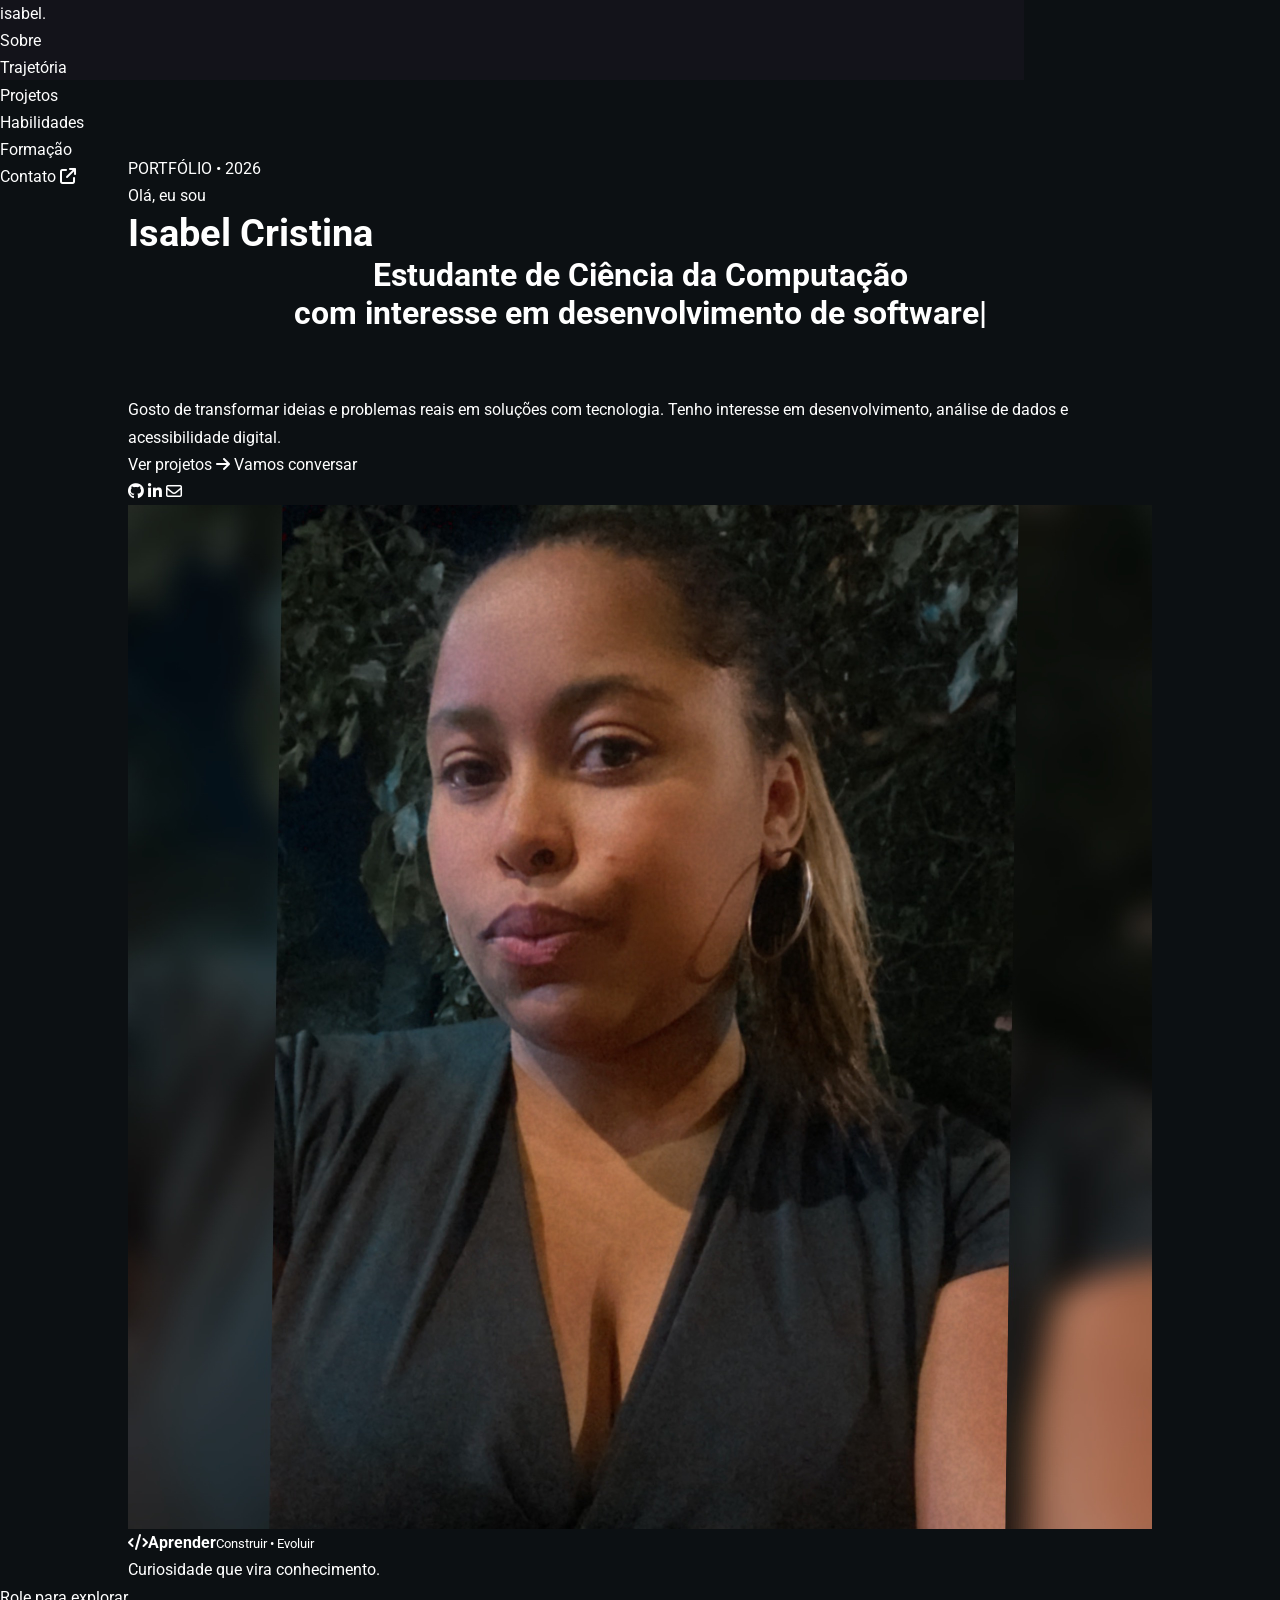
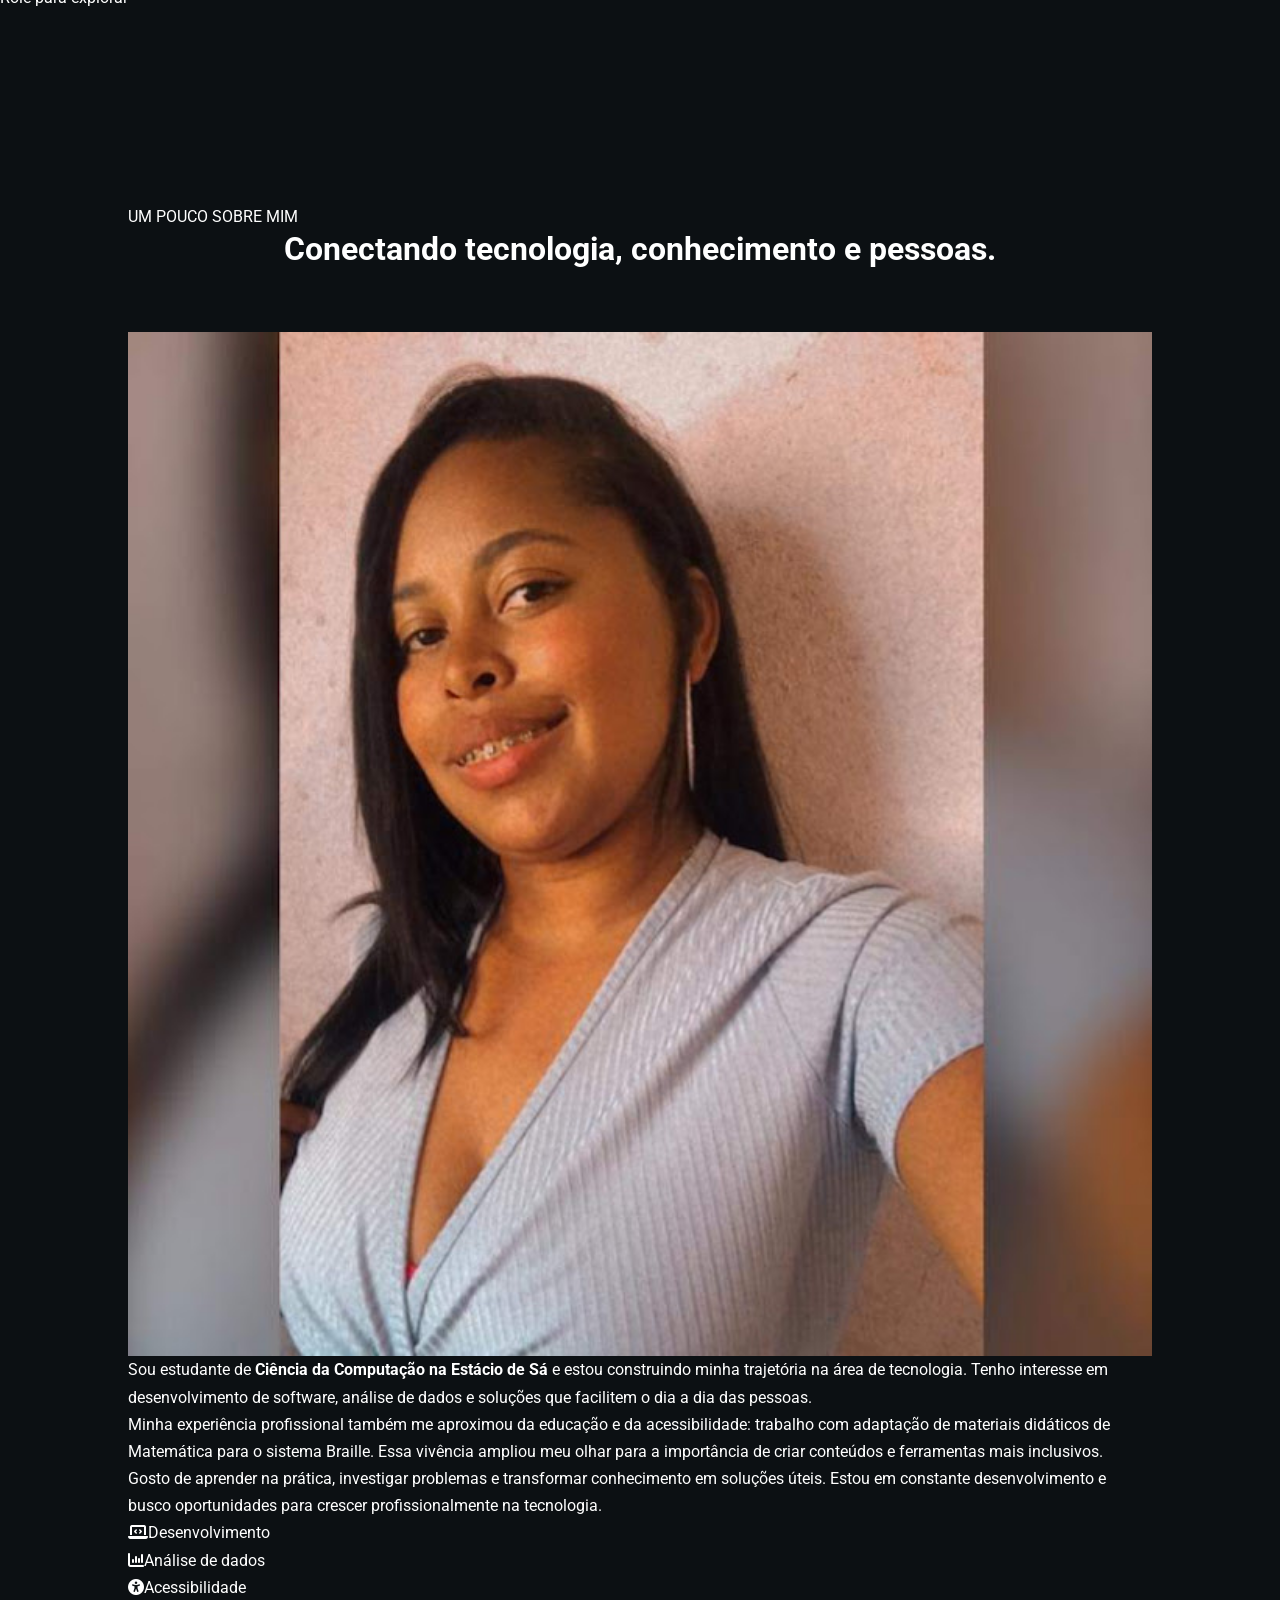
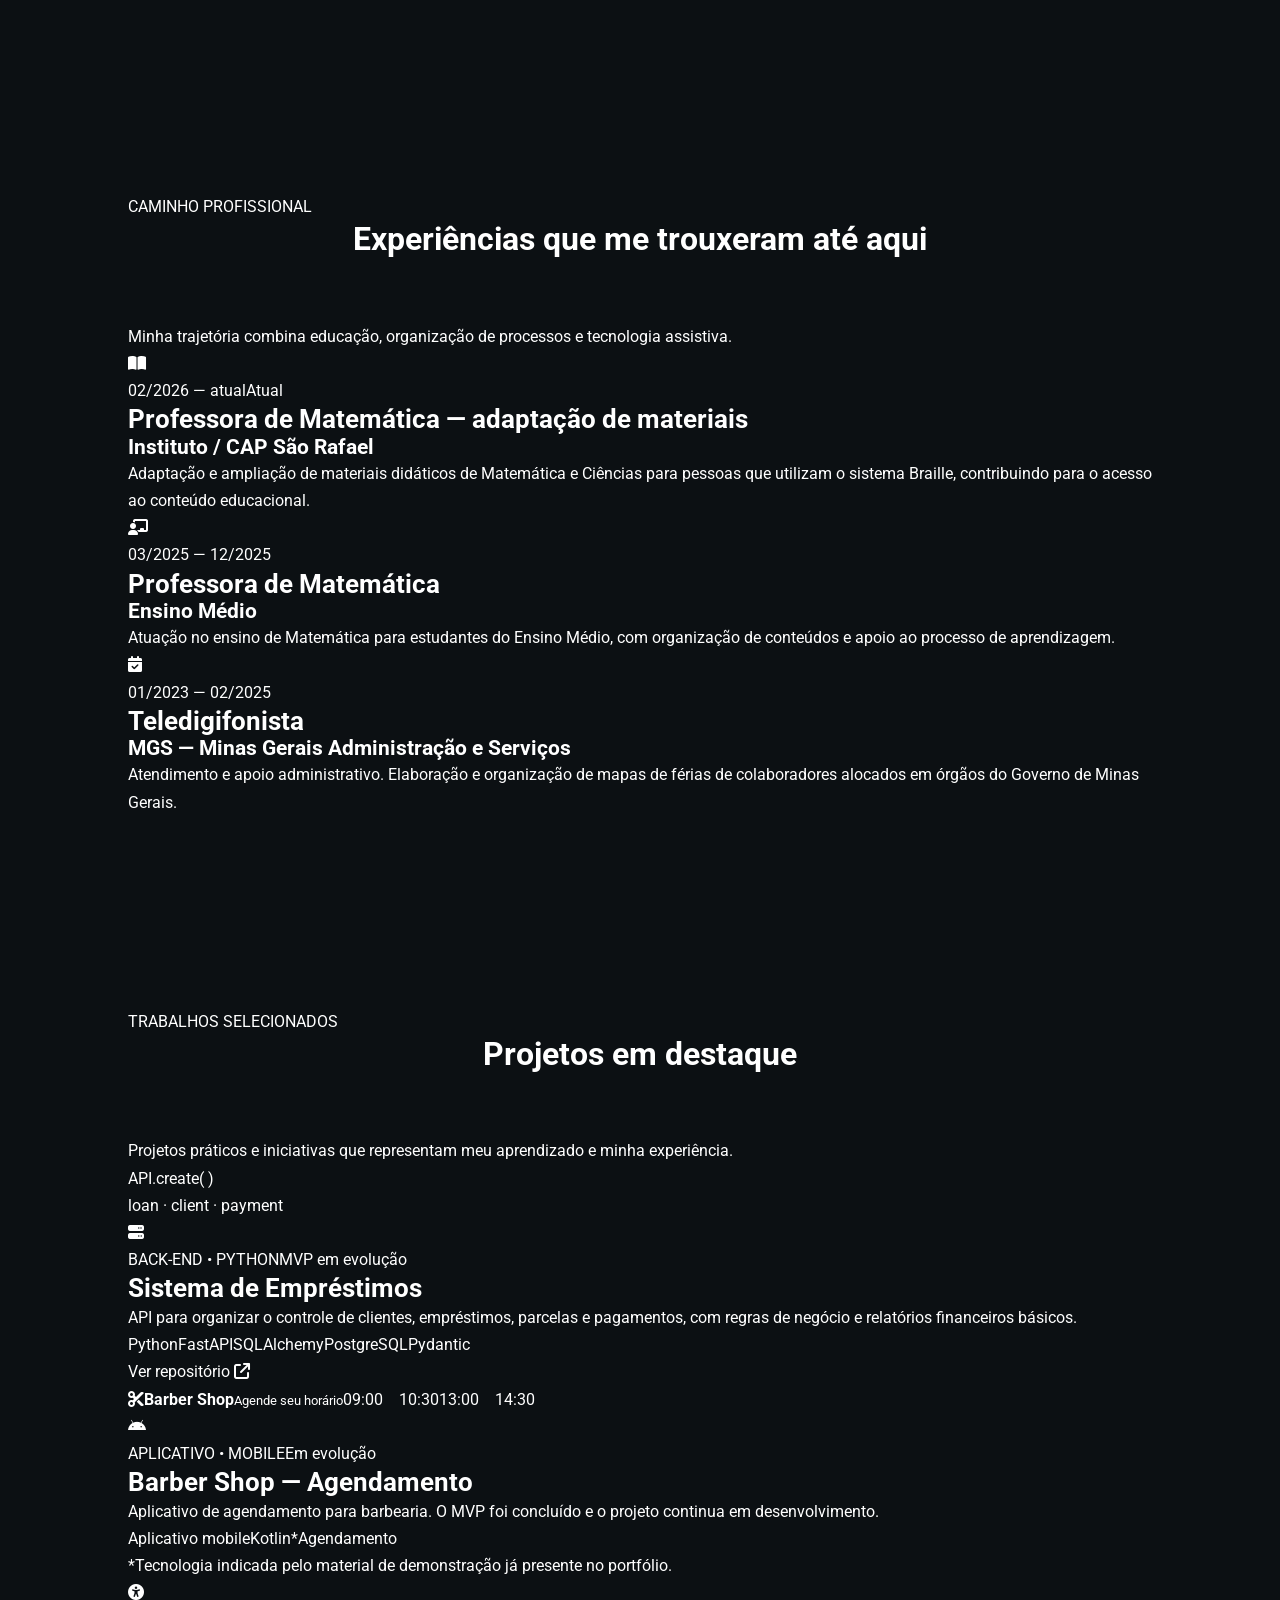
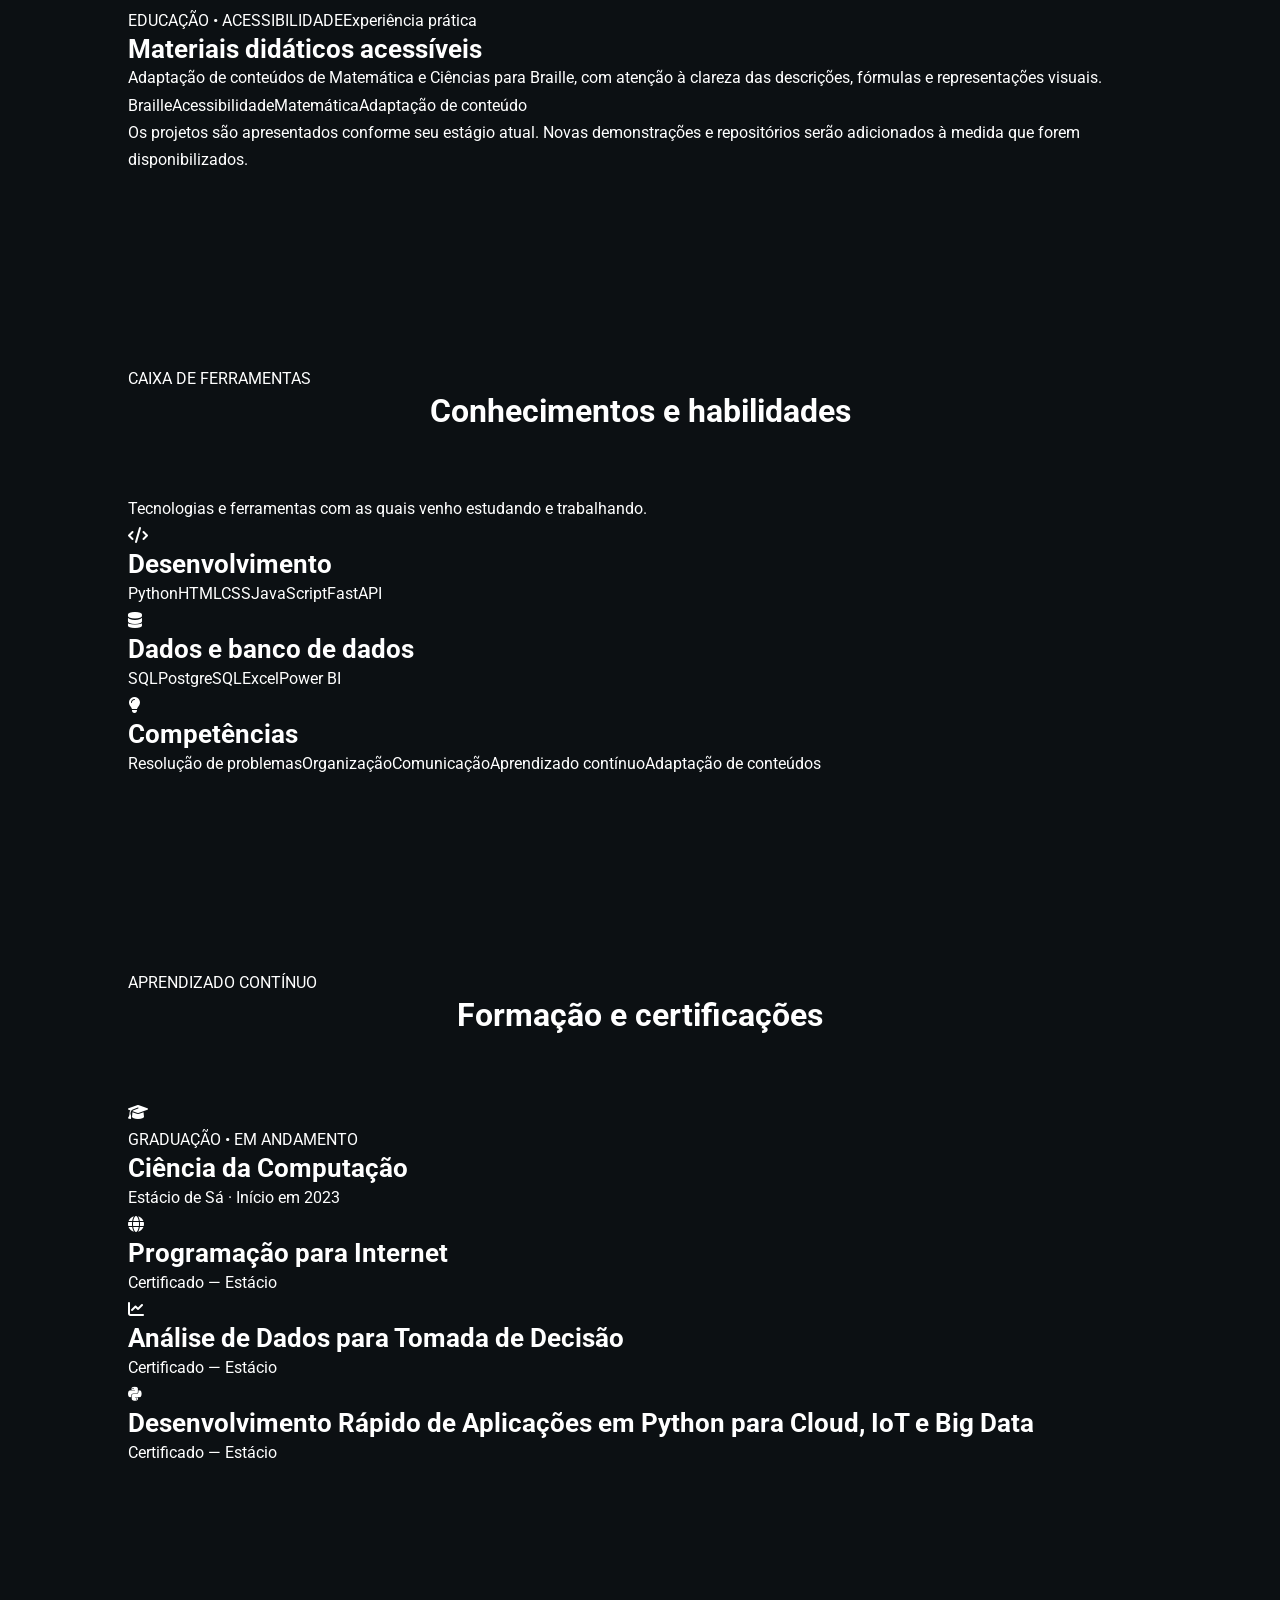
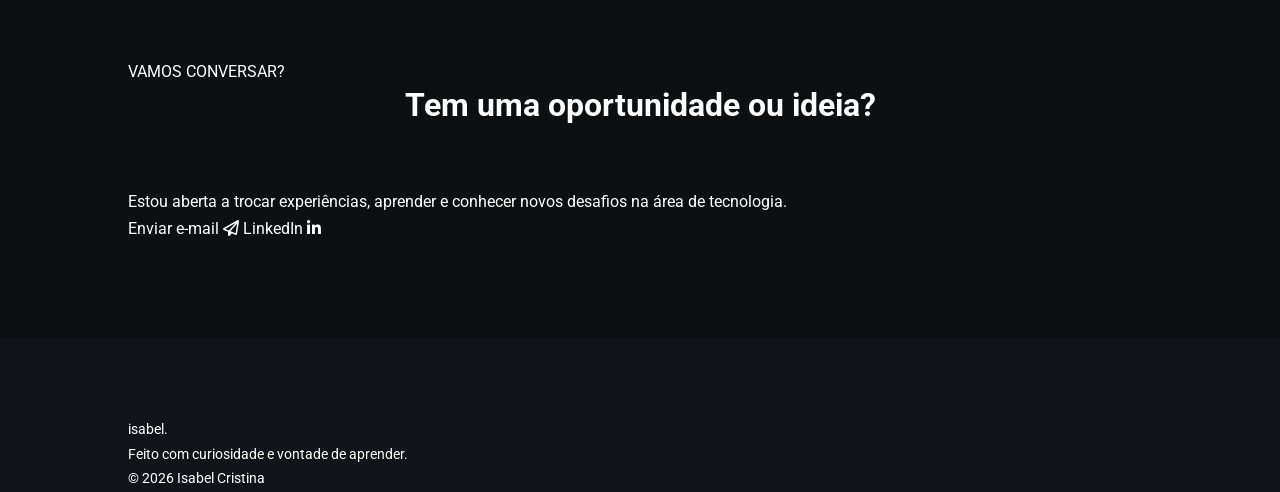
==== index.html @ 296ea8b0 "Reformula a página inicial do portfólio" ====
<!DOCTYPE html>
<html lang="pt-BR">
<head>
  <meta charset="UTF-8">
  <meta name="viewport" content="width=device-width, initial-scale=1.0">
  <meta name="description" content="Portfólio de Isabel Cristina — estudante de Ciência da Computação, desenvolvimento de software, análise de dados e tecnologia assistiva.">
  <meta name="theme-color" content="#0b0a12">
  <title>Isabel Cristina | Portfólio</title>
  <link rel="icon" type="image/png" href="imagens/visualization.png">
  <link rel="preconnect" href="https://fonts.googleapis.com">
  <link rel="preconnect" href="https://fonts.gstatic.com" crossorigin>
  <link href="https://fonts.googleapis.com/css2?family=DM+Sans:wght@400;500;600;700&family=Space+Grotesk:wght@400;500;600;700&display=swap" rel="stylesheet">
  <link rel="stylesheet" href="https://cdnjs.cloudflare.com/ajax/libs/font-awesome/6.5.2/css/all.min.css">
  <link rel="stylesheet" href="css/style.css">
</head>
<body>
  <a class="skip-link" href="#conteudo">Pular para o conteúdo</a>
  <header class="site-header">
    <nav class="nav container" aria-label="Navegação principal">
      <a class="brand" href="#inicio" aria-label="Isabel Cristina — início">isabel<span>.</span></a>
      <button class="menu-toggle" type="button" aria-label="Abrir menu" aria-expanded="false" aria-controls="nav-links">
        <i class="fa-solid fa-bars" aria-hidden="true"></i>
      </button>
      <ul class="nav-links" id="nav-links">
        <li><a href="#sobre">Sobre</a></li>
        <li><a href="#trajetoria">Trajetória</a></li>
        <li><a href="#projetos">Projetos</a></li>
        <li><a href="#habilidades">Habilidades</a></li>
        <li><a href="#formacao">Formação</a></li>
        <li><a class="nav-contact" href="#contato">Contato <i class="fa-solid fa-arrow-up-right-from-square" aria-hidden="true"></i></a></li>
      </ul>
    </nav>
  </header>

  <main id="conteudo">
    <section class="hero section-shell" id="inicio">
      <div class="hero-glow glow-one" aria-hidden="true"></div>
      <div class="hero-glow glow-two" aria-hidden="true"></div>
      <div class="container hero-grid">
        <div class="hero-copy">
          <p class="eyebrow"><span class="status-dot"></span> PORTFÓLIO • 2026</p>
          <p class="hero-greeting">Olá, eu sou</p>
          <h1>Isabel <span>Cristina</span></h1>
          <h2>Estudante de Ciência da Computação<br><span class="role-line">com interesse em <span class="typing" aria-live="polite">desenvolvimento de software</span><span class="cursor" aria-hidden="true">|</span></span></h2>
          <p class="hero-description">Gosto de transformar ideias e problemas reais em soluções com tecnologia. Tenho interesse em desenvolvimento, análise de dados e acessibilidade digital.</p>
          <div class="hero-actions">
            <a class="button button-primary" href="#projetos">Ver projetos <i class="fa-solid fa-arrow-right" aria-hidden="true"></i></a>
            <a class="button button-secondary" href="#contato">Vamos conversar</a>
          </div>
          <div class="social-links" aria-label="Redes profissionais">
            <a href="https://github.com/Isa-Cris24" target="_blank" rel="noopener noreferrer" aria-label="GitHub"><i class="fa-brands fa-github"></i></a>
            <a href="https://www.linkedin.com/in/isabel-cristina-12018b15b/" target="_blank" rel="noopener noreferrer" aria-label="LinkedIn"><i class="fa-brands fa-linkedin-in"></i></a>
            <a href="mailto:Isabelcris.dev@gmail.com" aria-label="E-mail"><i class="fa-regular fa-envelope"></i></a>
          </div>
        </div>
        <div class="hero-visual">
          <div class="portrait-frame">
            <div class="portrait-orbit orbit-a" aria-hidden="true"></div>
            <div class="portrait-orbit orbit-b" aria-hidden="true"></div>
            <img src="imagens/HZHR9663.JPG" alt="Retrato de Isabel Cristina" class="hero-photo">
            <div class="floating-card"><span class="floating-icon"><i class="fa-solid fa-code"></i></span><span><strong>Aprender</strong><small>Construir • Evoluir</small></span></div>
          </div>
          <span class="visual-caption">Curiosidade que vira conhecimento.</span>
        </div>
      </div>
      <a class="scroll-cue" href="#sobre"><span></span> Role para explorar</a>
    </section>

    <section class="section container" id="sobre">
      <div class="section-heading">
        <p class="eyebrow">UM POUCO SOBRE MIM</p>
        <h2>Conectando <span>tecnologia</span>, conhecimento e pessoas.</h2>
      </div>
      <div class="about-grid">
        <div class="about-photo-wrap">
          <img src="imagens/eu.jpg" alt="Isabel Cristina" class="about-photo" loading="lazy">
          <span class="photo-decoration" aria-hidden="true"></span>
        </div>
        <div class="about-copy">
          <p>Sou estudante de <strong>Ciência da Computação na Estácio de Sá</strong> e estou construindo minha trajetória na área de tecnologia. Tenho interesse em desenvolvimento de software, análise de dados e soluções que facilitem o dia a dia das pessoas.</p>
          <p>Minha experiência profissional também me aproximou da educação e da acessibilidade: trabalho com adaptação de materiais didáticos de Matemática para o sistema Braille. Essa vivência ampliou meu olhar para a importância de criar conteúdos e ferramentas mais inclusivos.</p>
          <p>Gosto de aprender na prática, investigar problemas e transformar conhecimento em soluções úteis. Estou em constante desenvolvimento e busco oportunidades para crescer profissionalmente na tecnologia.</p>
          <div class="about-highlights">
            <div><i class="fa-solid fa-laptop-code"></i><span>Desenvolvimento</span></div>
            <div><i class="fa-solid fa-chart-column"></i><span>Análise de dados</span></div>
            <div><i class="fa-solid fa-universal-access"></i><span>Acessibilidade</span></div>
          </div>
        </div>
      </div>
    </section>

    <section class="section section-muted" id="trajetoria">
      <div class="container">
        <div class="section-heading">
          <p class="eyebrow">CAMINHO PROFISSIONAL</p>
          <h2>Experiências que <span>me trouxeram até aqui</span></h2>
          <p class="section-intro">Minha trajetória combina educação, organização de processos e tecnologia assistiva.</p>
        </div>
        <div class="timeline">
          <article class="timeline-item">
            <span class="timeline-marker"><i class="fa-solid fa-book-open"></i></span>
            <div class="timeline-card">
              <div class="timeline-meta"><span>02/2026 — atual</span><span class="tag">Atual</span></div>
              <h3>Professora de Matemática — adaptação de materiais</h3>
              <h4>Instituto / CAP São Rafael</h4>
              <p>Adaptação e ampliação de materiais didáticos de Matemática e Ciências para pessoas que utilizam o sistema Braille, contribuindo para o acesso ao conteúdo educacional.</p>
            </div>
          </article>
          <article class="timeline-item">
            <span class="timeline-marker"><i class="fa-solid fa-chalkboard-user"></i></span>
            <div class="timeline-card">
              <div class="timeline-meta"><span>03/2025 — 12/2025</span></div>
              <h3>Professora de Matemática</h3>
              <h4>Ensino Médio</h4>
              <p>Atuação no ensino de Matemática para estudantes do Ensino Médio, com organização de conteúdos e apoio ao processo de aprendizagem.</p>
            </div>
          </article>
          <article class="timeline-item">
            <span class="timeline-marker"><i class="fa-solid fa-calendar-check"></i></span>
            <div class="timeline-card">
              <div class="timeline-meta"><span>01/2023 — 02/2025</span></div>
              <h3>Teledigifonista</h3>
              <h4>MGS — Minas Gerais Administração e Serviços</h4>
              <p>Atendimento e apoio administrativo. Elaboração e organização de mapas de férias de colaboradores alocados em órgãos do Governo de Minas Gerais.</p>
            </div>
          </article>
        </div>
      </div>
    </section>

    <section class="section container" id="projetos">
      <div class="section-heading">
        <p class="eyebrow">TRABALHOS SELECIONADOS</p>
        <h2>Projetos em <span>destaque</span></h2>
        <p class="section-intro">Projetos práticos e iniciativas que representam meu aprendizado e minha experiência.</p>
      </div>
      <div class="project-grid">
        <article class="project-card project-featured">
          <div class="project-art art-api"><div class="art-window"><span></span><span></span><span></span><code>API.create( )<br>loan · client · payment</code></div><i class="fa-solid fa-server art-symbol"></i></div>
          <div class="project-content">
            <div class="project-topline"><span class="project-type">BACK-END • PYTHON</span><span class="tag tag-live">MVP em evolução</span></div>
            <h3>Sistema de Empréstimos</h3>
            <p>API para organizar o controle de clientes, empréstimos, parcelas e pagamentos, com regras de negócio e relatórios financeiros básicos.</p>
            <div class="tech-list"><span>Python</span><span>FastAPI</span><span>SQLAlchemy</span><span>PostgreSQL</span><span>Pydantic</span></div>
            <a class="project-link" href="https://github.com/Isa-Cris24/sistema-emprestimo-fastapi" target="_blank" rel="noopener noreferrer">Ver repositório <i class="fa-solid fa-arrow-up-right-from-square"></i></a>
          </div>
        </article>
        <article class="project-card">
          <div class="project-art art-mobile"><div class="phone-mock"><div class="phone-speaker"></div><div class="phone-screen"><i class="fa-solid fa-scissors"></i><b>Barber Shop</b><small>Agende seu horário</small><span class="phone-slot">09:00　10:30</span><span class="phone-slot">13:00　14:30</span></div></div><i class="fa-brands fa-android art-symbol"></i></div>
          <div class="project-content">
            <div class="project-topline"><span class="project-type">APLICATIVO • MOBILE</span><span class="tag">Em evolução</span></div>
            <h3>Barber Shop — Agendamento</h3>
            <p>Aplicativo de agendamento para barbearia. O MVP foi concluído e o projeto continua em desenvolvimento.</p>
            <div class="tech-list"><span>Aplicativo mobile</span><span>Kotlin*</span><span>Agendamento</span></div>
            <p class="project-note">*Tecnologia indicada pelo material de demonstração já presente no portfólio.</p>
          </div>
        </article>
        <article class="project-card">
          <div class="project-art art-access"><div class="braille-dots" aria-hidden="true"><i></i><i></i><i></i><i></i><i></i><i></i></div><i class="fa-solid fa-universal-access art-symbol"></i></div>
          <div class="project-content">
            <div class="project-topline"><span class="project-type">EDUCAÇÃO • ACESSIBILIDADE</span><span class="tag">Experiência prática</span></div>
            <h3>Materiais didáticos acessíveis</h3>
            <p>Adaptação de conteúdos de Matemática e Ciências para Braille, com atenção à clareza das descrições, fórmulas e representações visuais.</p>
            <div class="tech-list"><span>Braille</span><span>Acessibilidade</span><span>Matemática</span><span>Adaptação de conteúdo</span></div>
          </div>
        </article>
      </div>
      <p class="projects-footnote">Os projetos são apresentados conforme seu estágio atual. Novas demonstrações e repositórios serão adicionados à medida que forem disponibilizados.</p>
    </section>

    <section class="section section-muted" id="habilidades">
      <div class="container">
        <div class="section-heading">
          <p class="eyebrow">CAIXA DE FERRAMENTAS</p>
          <h2>Conhecimentos e <span>habilidades</span></h2>
          <p class="section-intro">Tecnologias e ferramentas com as quais venho estudando e trabalhando.</p>
        </div>
        <div class="skills-grid">
          <article class="skill-group"><div class="skill-icon"><i class="fa-solid fa-code"></i></div><h3>Desenvolvimento</h3><div class="skill-chips"><span>Python</span><span>HTML</span><span>CSS</span><span>JavaScript</span><span>FastAPI</span></div></article>
          <article class="skill-group"><div class="skill-icon"><i class="fa-solid fa-database"></i></div><h3>Dados e banco de dados</h3><div class="skill-chips"><span>SQL</span><span>PostgreSQL</span><span>Excel</span><span>Power BI</span></div></article>
          <article class="skill-group"><div class="skill-icon"><i class="fa-solid fa-lightbulb"></i></div><h3>Competências</h3><div class="skill-chips"><span>Resolução de problemas</span><span>Organização</span><span>Comunicação</span><span>Aprendizado contínuo</span><span>Adaptação de conteúdos</span></div></article>
        </div>
      </div>
    </section>

    <section class="section container" id="formacao">
      <div class="section-heading">
        <p class="eyebrow">APRENDIZADO CONTÍNUO</p>
        <h2>Formação e <span>certificações</span></h2>
      </div>
      <div class="education-card">
        <div class="education-icon"><i class="fa-solid fa-graduation-cap"></i></div>
        <div><span class="education-label">GRADUAÇÃO • EM ANDAMENTO</span><h3>Ciência da Computação</h3><p>Estácio de Sá · Início em 2023</p></div>
      </div>
      <div class="cert-grid">
        <article class="cert-card"><i class="fa-solid fa-globe"></i><div><h3>Programação para Internet</h3><p>Certificado — Estácio</p></div></article>
        <article class="cert-card"><i class="fa-solid fa-chart-line"></i><div><h3>Análise de Dados para Tomada de Decisão</h3><p>Certificado — Estácio</p></div></article>
        <article class="cert-card"><i class="fa-brands fa-python"></i><div><h3>Desenvolvimento Rápido de Aplicações em Python para Cloud, IoT e Big Data</h3><p>Certificado — Estácio</p></div></article>
      </div>
    </section>

    <section class="contact-section" id="contato">
      <div class="container contact-inner">
        <div><p class="eyebrow">VAMOS CONVERSAR?</p><h2>Tem uma oportunidade ou ideia?</h2><p>Estou aberta a trocar experiências, aprender e conhecer novos desafios na área de tecnologia.</p></div>
        <div class="contact-actions">
          <a class="button button-primary" href="mailto:Isabelcris.dev@gmail.com">Enviar e-mail <i class="fa-regular fa-paper-plane"></i></a>
          <a class="button button-secondary" href="https://www.linkedin.com/in/isabel-cristina-12018b15b/" target="_blank" rel="noopener noreferrer">LinkedIn <i class="fa-brands fa-linkedin-in"></i></a>
        </div>
      </div>
    </section>
  </main>

  <footer class="footer">
    <div class="container footer-inner"><a class="brand" href="#inicio">isabel<span>.</span></a><p>Feito com curiosidade e vontade de aprender.</p><span>© <span id="year">2026</span> Isabel Cristina</span></div>
  </footer>
  <script src="js/script.js"></script>
</body>
</html>
---- css/style.css ----
@import url('https://fonts.googleapis.com/css2?family=Roboto:wght@100;400;500;900&display=swap');

:root {
    --primary: #e448dc;
    --normal: #ffffff;
    --black: #13131a;
    --bg: #0c1013;
    --danger: #f75842;
    --border: 0.1rem solid rgba(255, 255, 255, 0.3);


    --container-width-lg: 80%;
    --container-width-md: 90%;
    --container-width-sm: 94%;
}

/* Universal selector  */
* {
    font-family: 'Roboto', sans-serif;
    margin: 0;
    padding: 0;
    outline-offset: none;
    border: none;
    box-sizing: border-box;
    text-decoration: none;
    list-style: none;
    transition: all 0.5s linear;
    scroll-behavior: smooth;
}

/* Custom Scroll bar */
::-webkit-scrollbar {
    width: 10px;
}

::-webkit-scrollbar-track {
    background: var(--normal);
}

::-webkit-scrollbar-thumb {
    background: var(--black);
}

::-webkit-scrollbar-thumb:hover {
    background: var(--danger);
}

body {
    line-height: 1.7;
    color: var(--normal);
    background-color: var(--bg);
}

.container {
    width: var(--container-width-lg);
    margin: 0 auto;
}

section {
    padding: 6rem 0;
}

section h2 {
    text-align: center;
    margin-bottom: 4rem;
}

h1,
h2,
h3,
h4 {
    line-height: 1.2;
}

h1 {
    font-size: 2.4rem;
}

h2 {
    font-size: 2rem;
}

h3 {
    font-size: 1.6rem;
}

h4 {
    font-size: 1.3rem;
}

a {
    color: var(--normal);
}

img {
    width: 100%;
    display: block;
    object-fit: cover;
}

.btn {
    display: inline-block;
    background-color: var(--primary);
    color: var(--black);
    padding: 0.5rem 2rem;
    border: 1px solid transparent;
    border-radius: 0.3rem;
    font-weight: 500;
}

.btn:hover {
    color: var(--primary);
    background-color: transparent;
    border-color: var(--primary);
}

.border_bottom {
    text-align: center;
    display: inline-block;
    border-bottom: 2px solid var(--primary);
    color: var(--primary);
    margin-bottom: 2.5rem;
}

nav {
    background-color: var(--black);
    width: 100vw;
    height: 5rem;
    position: fixed;
    top: 0;
    z-index: 1000;
}

.window-scroll{
    background-color:#0c1013f1;
}

.nav_container {
    display: flex;
    height: 100%;
    justify-content: space-between;
    align-items: center;
}

.nav_container span {
    color: var(--primary);
}

.nav_container h4 {
    font-size: 1.8rem;
}

.nav_container h4::first-letter {
    font-size: 2rem;
}

.nav_container h4:hover {
    color: var(--primary);
    transform: rotateX(360deg);
    transition-duration: 1.2s;
}

nav button {
    display: none;
}

.nav_menu {
    display: flex;
    align-items: center;
    gap: 3rem;
}

.nav_menu a {
    font-size: 1rem;
}

.nav_menu a:hover {
    color: var(--primary);
    border-bottom: 3px solid var(--primary);
    padding-bottom: 0.8rem;
    background-color: var(--black);
}

/* ======HEADER======= */

header {
    position: relative;
    top: 5rem;
    overflow: hidden;
    margin-bottom: 2rem;
    background-color: var(--black);
}

.header_container {
    display: flex;
    align-items: center;
    position: relative;
}

.header_left {
    flex: 1;
}

.header_right {
    flex: 1;
}

.header_left_img {
   width: 80%;
   border: 1px solid rgba(0, 0, 0, 0.5);
   border-radius: 50%;
}


.header_right .text-1 {
    font-size: 1.8rem;
    margin-bottom: 0.3rem;
}

.header_right .text-2 {
    font-size: 3.6rem;
    font-weight: 550;
}

.header_right .text-3 {
    font-size: 2.5rem;
    margin: 0.3rem 0;
}

/* header::before {
    content: "";
    position: absolute;
    background-color: var(--bg);
    width: 100%;
    height: 5rem;
    bottom: 0;
    margin-bottom: -3.1rem;
    z-index: 99;
    transform: skewY(-2deg);
    transform-origin: left;
} */

.header_right .typing {
    color: var(--primary);
    font-weight: 500;
}

/* ======ABOUT ME======= */

.about {
    text-align: center;
}

.about_container {
    display: flex;
    margin: auto;
    align-items: center;
    justify-content: center;
    position: relative;
    margin-bottom: 2.5rem;
}

.about_container .about-img {
    border: 1px solid var(--primary);
    border-radius: 50%;
    overflow: hidden;
    max-width: 12.5rem;
    max-height: 12.5rem;
    margin-right: 2rem;
    position: relative;
    align-items: center;
    margin-bottom: 2rem;
}

.about_container .about-text {
    max-width: 70%;
    text-align: justify;
    line-height: 1.5rem;
    letter-spacing: 0.5px;
    padding-bottom: 2.5rem;
}

.about_container .about-text p {
    margin-bottom: 0.8rem;
}

.about_container .about-text .text {
    margin-bottom: 1rem;
}

.about_container .about-text .text span {
    color: var(--primary);
    font-weight: 500;
}

/* ======SERVICES======= */
.services {
    text-align: center;
    margin-top: -5rem;
}

.services_container .cards {
    display: grid;
    grid-template-columns: repeat(3, 1fr);
    justify-content: space-between;
    align-items: center;
    margin-bottom: 3rem;
}

.services_container .cards .card {
    background-color: var(--primary);
    padding: 1.5rem 1rem;
    margin: 0 1.5rem;
    cursor: pointer;
    position: relative;
}

.sbox i {
    font-size: 2rem;
    width: 4rem;
    height: 4rem;
    color: var(--bg);
    border: 1px solid rgba(0, 0, 0, 0.5);
    border-radius: 50%;
    padding: 14px;
    transition: all 1s;
}

.sbox h3 {
    font-size: 1.2rem;
    color: var(--black);
}

.sbox p {
    margin: 1.2rem 0;
    color: var(--bg);
}

.sbox a {
    color: var(--normal);
    font-size: 1.2rem;
    font-weight: 500;
    padding: 0.3rem 1rem;
    background-color: var(--bg);
    border-radius: 1rem;
}

.sbox a:hover {
    background-color: var(--normal);
    color: var(--bg);
    border: 1px solid var(--bg);
}

.services_container .cards .card:hover .sbox i {
    background-color: var(--bg);
    color: var(--normal);
}

.services_container .cards .card::after {
    content: "";
    height: 100%;
    width: 100%;
    background-color: var(--normal);
    position: absolute;
    top: 0;
    left: 0;
    z-index: -1;
    transition: all 0.5s;
}

.services_container .cards .card:hover::after {
    transform: rotate(13deg);
}

/* ======SKILLS======= */
.skills .new {
    text-align: center;
}

.skills_container {
    display: flex;
    margin: auto;
    position: relative;
    flex-direction: column;
    padding: 1.6rem 1.8rem;
    max-width: 40rem;
    background-color: var(--black);
    border-radius: 0.7rem;
    box-shadow: 0.3rem 0.3rem 1.2rem rgba(0, 0, 0, 0.2);
}

.skills_container .bar {
    margin: 1.2rem 0;
}

.skills_container .bar:first-child {
    margin-top: 0rem;
}

.skills_container .bar .info {
    margin-bottom: 0.3rem;
}

.skills_container .bar .info span {
    font-weight: 500;
    font-size: 1rem;
    opacity: 0;
    animation: showText 0.5s 1s linear forwards;
}

@keyframes showText {
    100% {
        opacity: 1;
    }
}

.skills_container .bar .progress-line {
    height: 10px;
    width: 100%;
    background-color: var(--normal);
    position: relative;
    transform: scaleX(0);
    transform-origin: left;
    border-radius: 0.7rem;
    box-shadow: inset 0 1px 1px rgba(0, 0, 0, 0.05), 0 1px rgba(255, 255, 255, 0.8);
    animation: animate 1s cubic-bezier(1, 0, 0.5, 1) forwards;
}

@keyframes animate {
    100% {
        transform: scaleX(1);
    }
}

.bar .progress-line span {
    height: 100%;
    position: absolute;
    border-radius: 0.7rem;
    transform: scaleX(0);
    transform-origin: left;
    background-color: var(--primary);
    animation: animate 1s 3s cubic-bezier(1, 0, 0.5, 1) forwards;
}

.bar .progress-line.html span {
    width: 90%;
}

.bar .progress-line.css span {
    width: 90%;
}

.bar .progress-line.jquery span {
    width: 80%;
}

.bar .progress-line.python span {
    width: 80%;
}

.bar .progress-line.postgresql span {
    width: 70%;
}

.progress-line span::before {
    position: absolute;
    content: "";
    top: -0.7rem;
    right: 0;
    height: 0;
    width: 0;
    border: 0.5rem solid transparent;
    border-bottom-width: 0rem;
    border-right-width: 0rem;
    border-top-color: var(--bg);
    opacity: 0;
    animation: showText2 0.5s 1s linear forwards;
}

.progress-line span::after {
    position: absolute;
    top: -1.8rem;
    right: 0;
    font-weight: 500;
    background: #000;
    color: #fff;
    padding: 1px 0.5rem;
    font-size: 0.7rem;
    border-radius: 0.2rem;
    opacity: 0;
    animation: showText2 0.5s 1s linear forwards;
}


@keyframes showText2 {
    100% {
        opacity: 1;
    }
}

.progress-line.html span::after {
    content: "90%";
}

.progress-line.css span::after {
    content: "90%";
}

.progress-line.jquery span::after {
    content: "80%";
}

.progress-line.python span::after {
    content: "80%";
}

.progress-line.mysql span::after {
    content: "80%";
}

/* =======PORTFOLIO======= */

.portfolio_container {
    text-align: center;
    margin-top: 3rem;
}

.gallery {
    display: flex;
    justify-content: center;
    flex-wrap: wrap;
    margin: 0 auto;
    margin-bottom: 3rem;
    background-color: var(--black);
    border-radius: 2rem;
}

.gallery a {
    height: 15rem;
    width: 20rem;
    margin: 1.2rem;
    border-radius: 0.3rem;
    overflow: hidden;
    box-shadow: 0 3px 5px var(--primary);
}

.gallery a img {
    width: 100%;
    height: 100%;
    object-fit: cover;
}

.gallery a img:hover {
    transform: scale(1.4);
}

/* ======COURSES======= */
.courses {
    text-align: center;
    margin-top: 3rem;
}

.courses_container {
    display: grid;
    grid-template-columns: repeat(3, 1fr);
    gap: 2rem;
}

.course {
    background-color: var(--black);
    text-align: center;
    border: 1px solid transparent;
}

.course:hover {
    border-color: var(--primary);
    background: transparent;
}

.course_info {
    padding: 2rem;
}

.course_info p {
    margin: 1.2rem 0 2rem;
    font-size: 0.9rem;
}

/* ======FAQs SECTION======= */
.faqs {
    text-align: center;
    margin-top: 2rem;
}

.faqs_container {
    display: grid;
    grid-template-columns: 1fr 1fr;
    gap: 1rem;
    background-color: var(--black);
    box-shadow: inset 0 0 3rem rgba(0, 0, 0, 0.5);
}

.faq {
    padding: 2rem;
    margin: 1rem;
    display: flex;
    align-items: center;
    gap: 1.4rem;
    height: fit-content;
    background-color: var(--primary);
    color: var(--bg);
    text-align: justify;
    cursor: pointer;
    border-radius: 1rem;
}

.faq h4 {
    font-size: 1rem;
    line-height: 2.23;
}

.faq_icon {
    align-self: flex-start;
    font-size: 1.3rem;
}

.faq p {
    margin-top: 0.8rem;
    display: none;
}

/* for showing ans on click */
.faq.open p {
    display: block;
}

/* ======Footer SECTION======= */
footer {
    padding-top: 5rem;
    background-color: var(--black);
    font-size: 0.9rem;
}

.footer_container {
    display: grid;
    grid-template-columns: repeat(4, 1fr);
    gap: 5rem;
}

.footer_container>div h4 {
    margin-bottom: 1.2rem;
}

.footer_1 p {
    margin: 0 0 2rem;
}

footer ul li {
    margin-bottom: 0.7rem;
}

footer ul li a:hover {
    text-decoration: underline;
    color: var(--primary);
}

.footer_4 .mail {
    text-transform: lowercase;
}

.footer_social {
    display: flex;
    gap: 1rem;
    font-size: 1.2rem;
    margin-top: 2rem;
}

.footer_copyright {
    text-align: center;
    margin-top: 4rem;
    padding: 1.2rem 0;
    border-top: 1px solid var(--normal);
}

/* ======MEDIA QUERIES (TABLETS)======= */

@media screen and (max-width:1024px) {
    .container {
        width: var(--container-width-md);
    }

    h1 {
        font-size: 2.2rem;
    }

    h2 {
        font-size: 1.7rem;
    }

    h3 {
        font-size: 1.4rem;
    }

    h4 {
        font-size: 1.2rem;
    }

    .header_right .text-1 {
        font-size: 1.2rem;
    }

    .header_right .text-2 {
        font-size: 2rem;
    }

    .header_right .text-3 {
        font-size: 1.5rem;
    }

    .header_right .typing {
        font-weight: 450;
    }

    .btn {
        padding: 0.3rem 1.2rem;
    }

    /* ======NAVBAR OPEN======= */
    nav button {
        display: inline-block;
        background: transparent;
        font-size: 1.8rem;
        color: var(--normal);
        cursor: pointer;
    }

    nav button#close-menu-btn {
        display: none;
    }

    .nav_menu {
        position: fixed;
        top: 5rem;
        right: 5%;
        gap: 0;
        height: fit-content;
        width: 18rem;
        flex-direction: column;
        display: none;
        /* we will display with js  */
    }

    .nav_menu li{
        width: 100%;
        height: 3rem;
        animation: animateNavItems 0.2s linear forwards;
        transform-origin: top right;
        opacity: 0;
    }
    .nav_menu li a{
        background-color: var(--primary);
        box-shadow: -4rem 6rem 10rem rgba(0,0,0,0.6);
        width: 100%;
        height: 100%;
        display: grid;
        color: var(--bg);
        place-items: center;
    }

    .nav_menu li:nth-child(2){
        animation-delay: 0.2s;
    }
    .nav_menu li:nth-child(3){
        animation-delay: 0.4s;
    }
    .nav_menu li:nth-child(4){
        animation-delay: 0.6s;
    }
    .nav_menu li:nth-child(5){
        animation-delay: 0.8s;
    }
    .nav_menu li:nth-child(6){
        animation-delay: 1s;
    }
    .nav_menu li:nth-child(7){
        animation-delay: 1.2s;
    }
    
    @keyframes animateNavItems {
        0%{
            transform: rotateZ(-90deg);
        }
        100%{
            transform: rotateZ(0);
            opacity: 1;
        }
    }

    .services_container .cards {
        row-gap: 1rem;
        grid-template-columns: repeat(2, 1fr);
    }
    
    .services_container .cards .card {
       padding: 2rem 0.3rem;
       margin: 0 0.5rem;
    }
    .services_container .cards .card:hover::after {
        transform: rotate(5deg);
    }
    .gallery a {
        height: 14rem;
        width: 18rem;
        margin: 1.2rem;
        border-radius: 0.3rem;
        overflow: hidden;
        box-shadow: 0 3px 5px var(--primary);
    }

    .gallery video {
        height: 14rem;
        width: 18rem;
        margin: 1.2rem;
        border-radius: 0.3rem;
        overflow: hidden;
        box-shadow: 0 3px 5px var(--primary);
    }

    .courses_container{
        grid-template-columns: repeat(2,1fr);
    }
    
    .faqs_container{
        grid-template-columns: 1fr;
    }
    .faq{
        padding: 1.5rem;
    }
    .footer_container{
        grid-template-columns: repeat(2,1fr);
    }
}

/* ========MEDIA QUERIES (MOBILE)======== */
@media screen and (max-width:600px) {
    .container{
        width: var(--container-width-sm);
    }    
    .nav_menu{
        right: 3%;
    }

    .about_container .about-img {
        margin-right: 0rem;
    }

    .header_right .text-1 {
        font-size: 1rem;
    }

    .header_right .text-2 {
        font-size: 1.2rem;
    }

    .header_right .text-3 {
        font-size: 1.2rem;
    }
    .header_right a{
        margin-bottom: 0.3rem;
    }

    .btn {
        padding: 0.3rem 1rem;
    }

    .about_container{
        flex-direction: column;
    }
    .services_container .cards {
        display: flex;
        flex-direction: column;
        align-items: center;
        margin-bottom: 3rem;
    }
    
    .services_container .cards .card {
       padding: 3rem 1rem;
       margin: 1rem 1rem;
    }
    .services_container .cards .card:hover::after {
        transform: rotate(5deg);
    }

    .gallery a{
        width: 25rem;
    }

    .courses_container{
        grid-template-columns: 1fr;
        width: 80%;
    }

    .courses_container .course{
        margin-bottom: 1rem;
    }

    .footer_container{
        grid-template-columns: 1fr;
        text-align: center;
        gap: 2rem;
    }

    .footer_social{
        justify-content: center;
    }
}
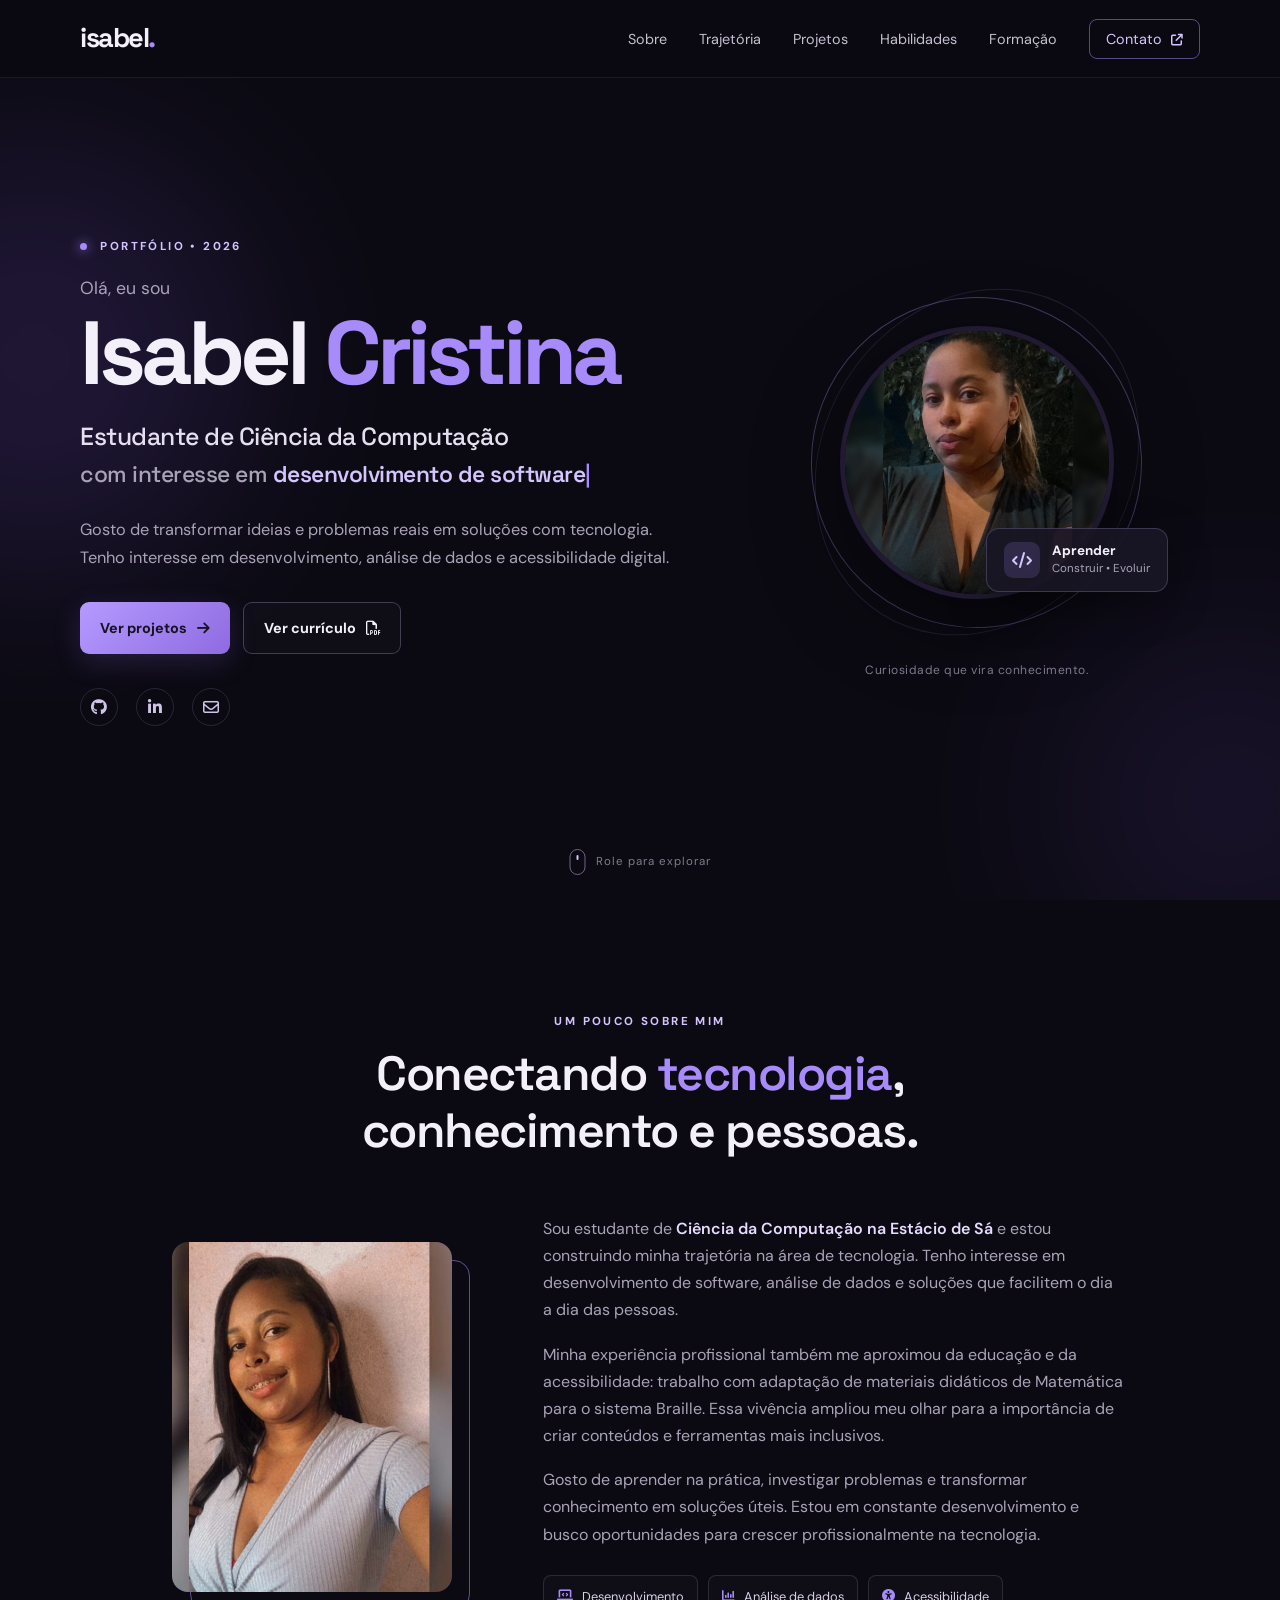
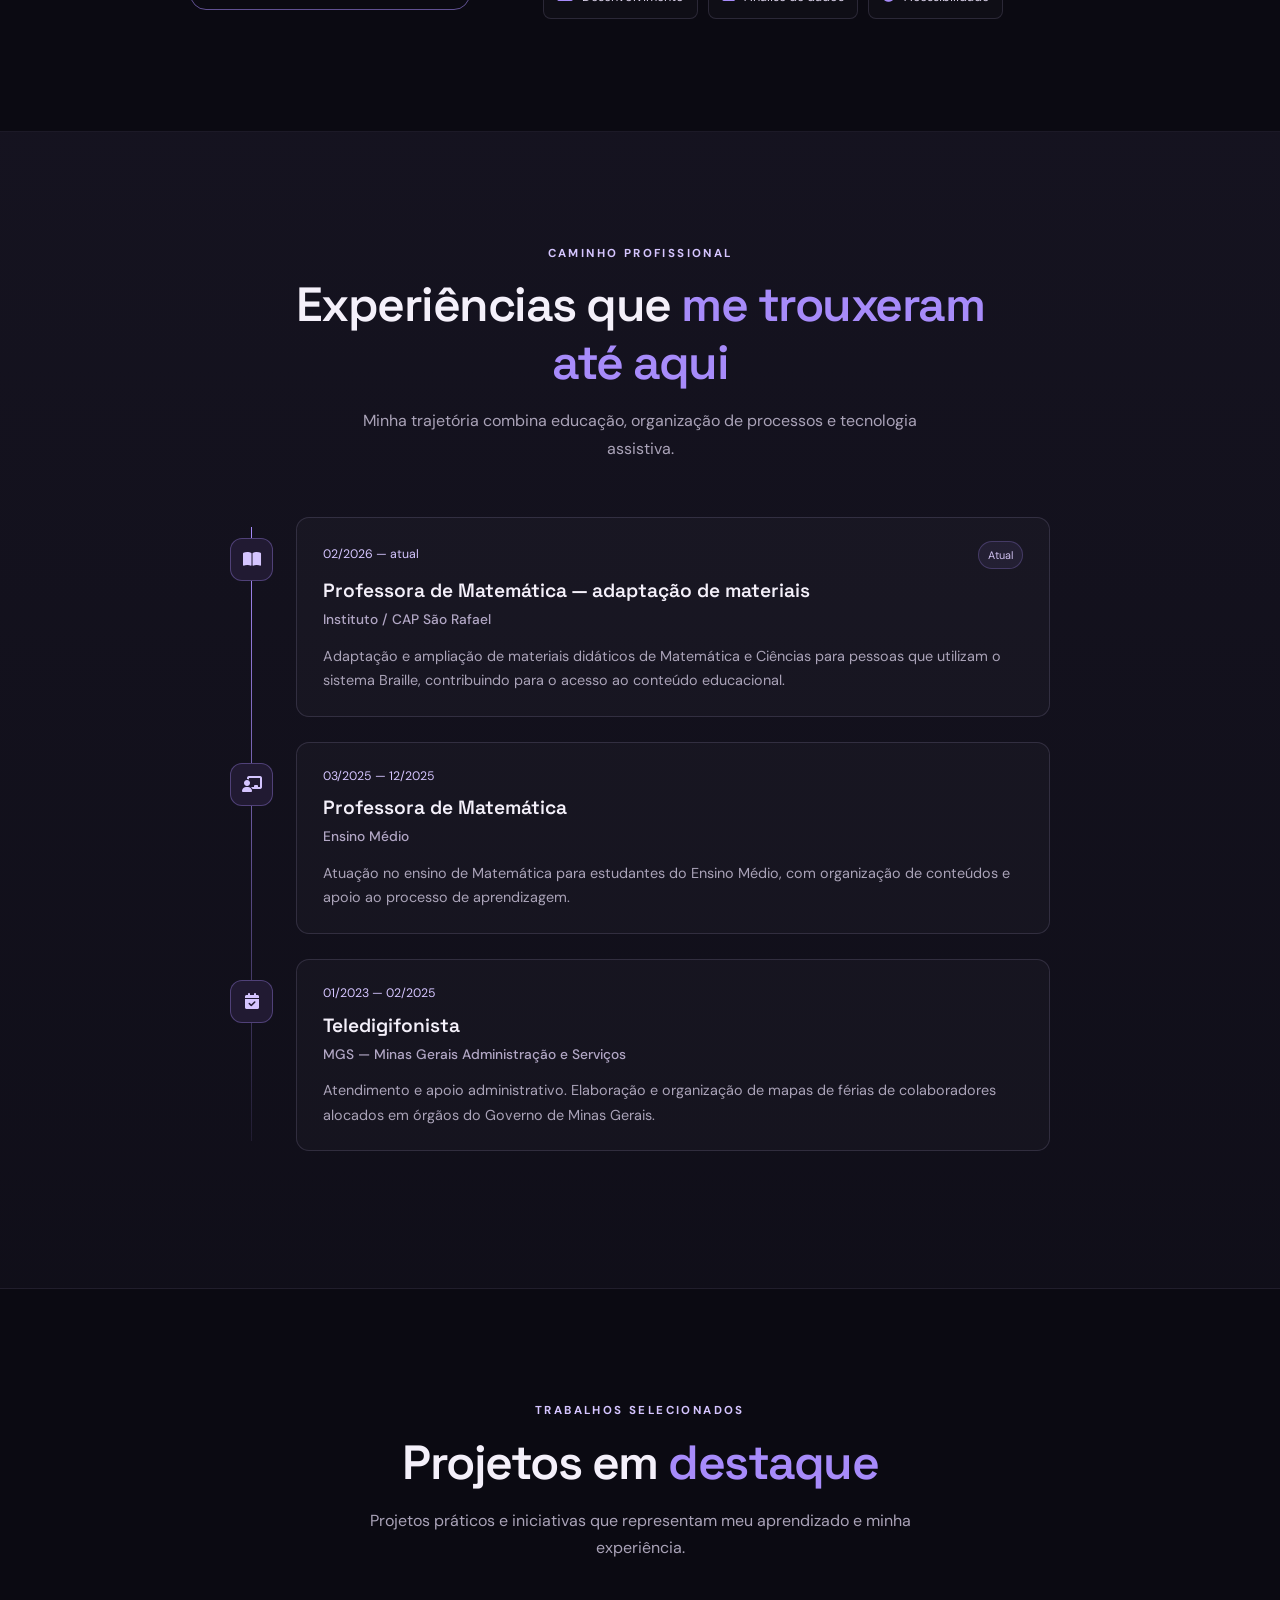
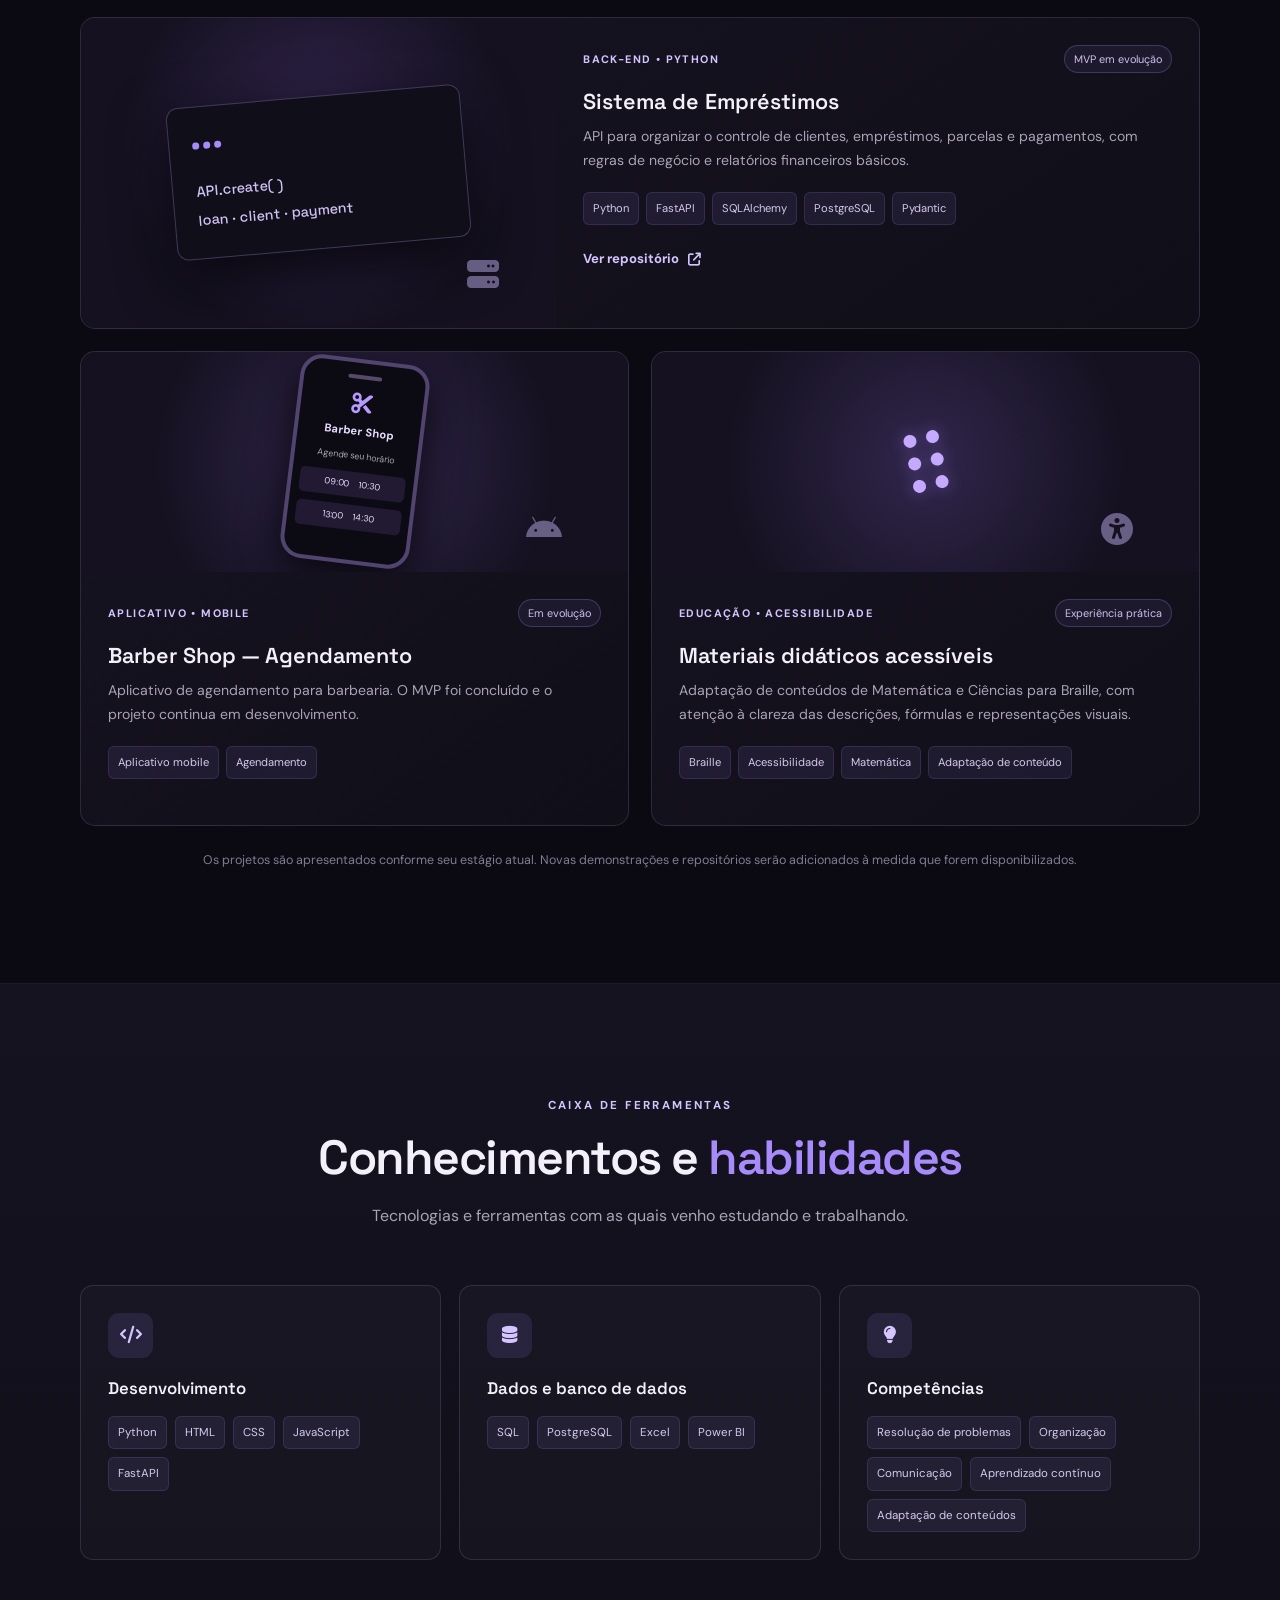
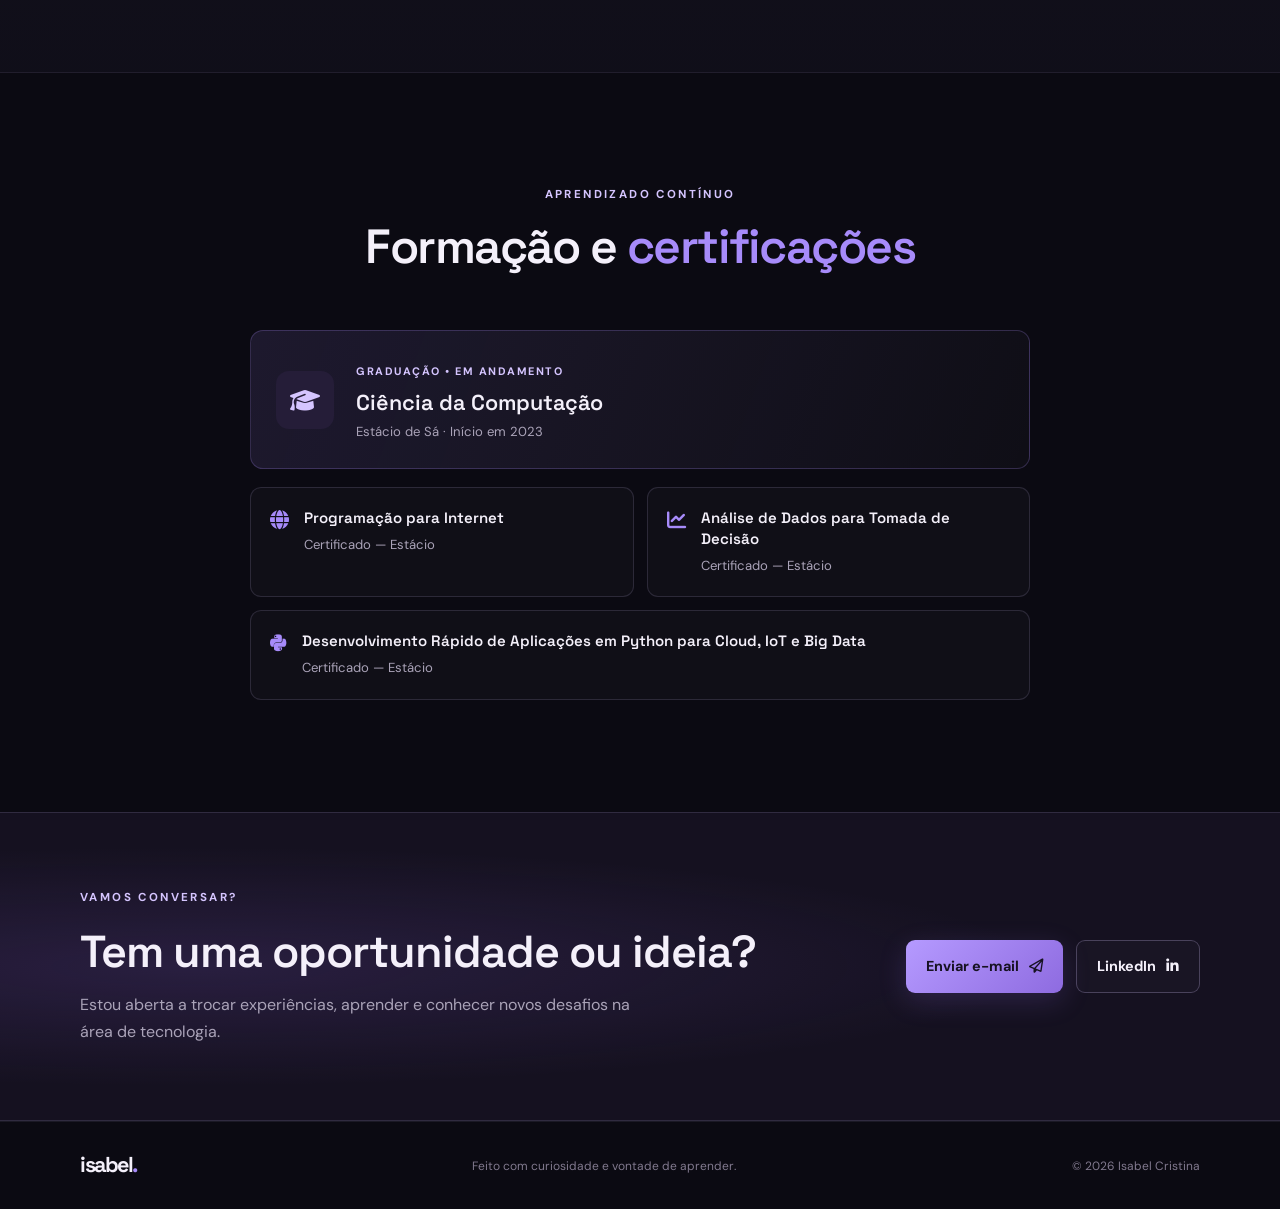
==== commit cfd14e00: "Adiciona acesso ao currículo e ajusta detalhes do projeto mobile" ====
--- a/index.html
+++ b/index.html
@@ -45,7 +45,7 @@
           <p class="hero-description">Gosto de transformar ideias e problemas reais em soluções com tecnologia. Tenho interesse em desenvolvimento, análise de dados e acessibilidade digital.</p>
           <div class="hero-actions">
             <a class="button button-primary" href="#projetos">Ver projetos <i class="fa-solid fa-arrow-right" aria-hidden="true"></i></a>
-            <a class="button button-secondary" href="#contato">Vamos conversar</a>
+            <a class="button button-secondary" href="curriculo_isabel.pdf" target="_blank" rel="noopener noreferrer">Ver currículo <i class="fa-regular fa-file-pdf" aria-hidden="true"></i></a>
           </div>
           <div class="social-links" aria-label="Redes profissionais">
             <a href="https://github.com/Isa-Cris24" target="_blank" rel="noopener noreferrer" aria-label="GitHub"><i class="fa-brands fa-github"></i></a>
@@ -151,8 +151,7 @@
             <div class="project-topline"><span class="project-type">APLICATIVO • MOBILE</span><span class="tag">Em evolução</span></div>
             <h3>Barber Shop — Agendamento</h3>
             <p>Aplicativo de agendamento para barbearia. O MVP foi concluído e o projeto continua em desenvolvimento.</p>
-            <div class="tech-list"><span>Aplicativo mobile</span><span>Kotlin*</span><span>Agendamento</span></div>
-            <p class="project-note">*Tecnologia indicada pelo material de demonstração já presente no portfólio.</p>
+            <div class="tech-list"><span>Aplicativo mobile</span><span>Agendamento</span></div>
           </div>
         </article>
         <article class="project-card">
--- a/css/style.css
+++ b/css/style.css
@@ -1,916 +1,147 @@
-@import url('https://fonts.googleapis.com/css2?family=Roboto:wght@100;400;500;900&display=swap');
-
-:root {
-    --primary: #e448dc;
-    --normal: #ffffff;
-    --black: #13131a;
-    --bg: #0c1013;
-    --danger: #f75842;
-    --border: 0.1rem solid rgba(255, 255, 255, 0.3);
-
-
-    --container-width-lg: 80%;
-    --container-width-md: 90%;
-    --container-width-sm: 94%;
-}
-
-/* Universal selector  */
-* {
-    font-family: 'Roboto', sans-serif;
-    margin: 0;
-    padding: 0;
-    outline-offset: none;
-    border: none;
-    box-sizing: border-box;
-    text-decoration: none;
-    list-style: none;
-    transition: all 0.5s linear;
-    scroll-behavior: smooth;
-}
-
-/* Custom Scroll bar */
-::-webkit-scrollbar {
-    width: 10px;
-}
-
-::-webkit-scrollbar-track {
-    background: var(--normal);
-}
-
-::-webkit-scrollbar-thumb {
-    background: var(--black);
-}
-
-::-webkit-scrollbar-thumb:hover {
-    background: var(--danger);
-}
-
-body {
-    line-height: 1.7;
-    color: var(--normal);
-    background-color: var(--bg);
-}
-
-.container {
-    width: var(--container-width-lg);
-    margin: 0 auto;
-}
-
-section {
-    padding: 6rem 0;
-}
-
-section h2 {
-    text-align: center;
-    margin-bottom: 4rem;
-}
-
-h1,
-h2,
-h3,
-h4 {
-    line-height: 1.2;
-}
-
-h1 {
-    font-size: 2.4rem;
-}
-
-h2 {
-    font-size: 2rem;
-}
-
-h3 {
-    font-size: 1.6rem;
-}
-
-h4 {
-    font-size: 1.3rem;
-}
-
-a {
-    color: var(--normal);
-}
-
-img {
-    width: 100%;
-    display: block;
-    object-fit: cover;
-}
-
-.btn {
-    display: inline-block;
-    background-color: var(--primary);
-    color: var(--black);
-    padding: 0.5rem 2rem;
-    border: 1px solid transparent;
-    border-radius: 0.3rem;
-    font-weight: 500;
-}
-
-.btn:hover {
-    color: var(--primary);
-    background-color: transparent;
-    border-color: var(--primary);
-}
-
-.border_bottom {
-    text-align: center;
-    display: inline-block;
-    border-bottom: 2px solid var(--primary);
-    color: var(--primary);
-    margin-bottom: 2.5rem;
-}
-
-nav {
-    background-color: var(--black);
-    width: 100vw;
-    height: 5rem;
-    position: fixed;
-    top: 0;
-    z-index: 1000;
-}
-
-.window-scroll{
-    background-color:#0c1013f1;
-}
-
-.nav_container {
-    display: flex;
-    height: 100%;
-    justify-content: space-between;
-    align-items: center;
-}
-
-.nav_container span {
-    color: var(--primary);
-}
-
-.nav_container h4 {
-    font-size: 1.8rem;
-}
-
-.nav_container h4::first-letter {
-    font-size: 2rem;
-}
-
-.nav_container h4:hover {
-    color: var(--primary);
-    transform: rotateX(360deg);
-    transition-duration: 1.2s;
-}
-
-nav button {
-    display: none;
-}
-
-.nav_menu {
-    display: flex;
-    align-items: center;
-    gap: 3rem;
-}
-
-.nav_menu a {
-    font-size: 1rem;
-}
-
-.nav_menu a:hover {
-    color: var(--primary);
-    border-bottom: 3px solid var(--primary);
-    padding-bottom: 0.8rem;
-    background-color: var(--black);
-}
-
-/* ======HEADER======= */
-
-header {
-    position: relative;
-    top: 5rem;
-    overflow: hidden;
-    margin-bottom: 2rem;
-    background-color: var(--black);
-}
-
-.header_container {
-    display: flex;
-    align-items: center;
-    position: relative;
-}
-
-.header_left {
-    flex: 1;
-}
-
-.header_right {
-    flex: 1;
-}
-
-.header_left_img {
-   width: 80%;
-   border: 1px solid rgba(0, 0, 0, 0.5);
-   border-radius: 50%;
-}
-
-
-.header_right .text-1 {
-    font-size: 1.8rem;
-    margin-bottom: 0.3rem;
-}
-
-.header_right .text-2 {
-    font-size: 3.6rem;
-    font-weight: 550;
-}
-
-.header_right .text-3 {
-    font-size: 2.5rem;
-    margin: 0.3rem 0;
-}
-
-/* header::before {
-    content: "";
-    position: absolute;
-    background-color: var(--bg);
-    width: 100%;
-    height: 5rem;
-    bottom: 0;
-    margin-bottom: -3.1rem;
-    z-index: 99;
-    transform: skewY(-2deg);
-    transform-origin: left;
-} */
-
-.header_right .typing {
-    color: var(--primary);
-    font-weight: 500;
-}
-
-/* ======ABOUT ME======= */
-
-.about {
-    text-align: center;
-}
-
-.about_container {
-    display: flex;
-    margin: auto;
-    align-items: center;
-    justify-content: center;
-    position: relative;
-    margin-bottom: 2.5rem;
-}
-
-.about_container .about-img {
-    border: 1px solid var(--primary);
-    border-radius: 50%;
-    overflow: hidden;
-    max-width: 12.5rem;
-    max-height: 12.5rem;
-    margin-right: 2rem;
-    position: relative;
-    align-items: center;
-    margin-bottom: 2rem;
-}
-
-.about_container .about-text {
-    max-width: 70%;
-    text-align: justify;
-    line-height: 1.5rem;
-    letter-spacing: 0.5px;
-    padding-bottom: 2.5rem;
-}
-
-.about_container .about-text p {
-    margin-bottom: 0.8rem;
-}
-
-.about_container .about-text .text {
-    margin-bottom: 1rem;
-}
-
-.about_container .about-text .text span {
-    color: var(--primary);
-    font-weight: 500;
-}
-
-/* ======SERVICES======= */
-.services {
-    text-align: center;
-    margin-top: -5rem;
-}
-
-.services_container .cards {
-    display: grid;
-    grid-template-columns: repeat(3, 1fr);
-    justify-content: space-between;
-    align-items: center;
-    margin-bottom: 3rem;
-}
-
-.services_container .cards .card {
-    background-color: var(--primary);
-    padding: 1.5rem 1rem;
-    margin: 0 1.5rem;
-    cursor: pointer;
-    position: relative;
-}
-
-.sbox i {
-    font-size: 2rem;
-    width: 4rem;
-    height: 4rem;
-    color: var(--bg);
-    border: 1px solid rgba(0, 0, 0, 0.5);
-    border-radius: 50%;
-    padding: 14px;
-    transition: all 1s;
-}
-
-.sbox h3 {
-    font-size: 1.2rem;
-    color: var(--black);
-}
-
-.sbox p {
-    margin: 1.2rem 0;
-    color: var(--bg);
-}
-
-.sbox a {
-    color: var(--normal);
-    font-size: 1.2rem;
-    font-weight: 500;
-    padding: 0.3rem 1rem;
-    background-color: var(--bg);
-    border-radius: 1rem;
-}
-
-.sbox a:hover {
-    background-color: var(--normal);
-    color: var(--bg);
-    border: 1px solid var(--bg);
-}
-
-.services_container .cards .card:hover .sbox i {
-    background-color: var(--bg);
-    color: var(--normal);
-}
-
-.services_container .cards .card::after {
-    content: "";
-    height: 100%;
-    width: 100%;
-    background-color: var(--normal);
-    position: absolute;
-    top: 0;
-    left: 0;
-    z-index: -1;
-    transition: all 0.5s;
-}
-
-.services_container .cards .card:hover::after {
-    transform: rotate(13deg);
-}
-
-/* ======SKILLS======= */
-.skills .new {
-    text-align: center;
-}
-
-.skills_container {
-    display: flex;
-    margin: auto;
-    position: relative;
-    flex-direction: column;
-    padding: 1.6rem 1.8rem;
-    max-width: 40rem;
-    background-color: var(--black);
-    border-radius: 0.7rem;
-    box-shadow: 0.3rem 0.3rem 1.2rem rgba(0, 0, 0, 0.2);
-}
-
-.skills_container .bar {
-    margin: 1.2rem 0;
-}
-
-.skills_container .bar:first-child {
-    margin-top: 0rem;
-}
-
-.skills_container .bar .info {
-    margin-bottom: 0.3rem;
-}
-
-.skills_container .bar .info span {
-    font-weight: 500;
-    font-size: 1rem;
-    opacity: 0;
-    animation: showText 0.5s 1s linear forwards;
-}
-
-@keyframes showText {
-    100% {
-        opacity: 1;
-    }
-}
-
-.skills_container .bar .progress-line {
-    height: 10px;
-    width: 100%;
-    background-color: var(--normal);
-    position: relative;
-    transform: scaleX(0);
-    transform-origin: left;
-    border-radius: 0.7rem;
-    box-shadow: inset 0 1px 1px rgba(0, 0, 0, 0.05), 0 1px rgba(255, 255, 255, 0.8);
-    animation: animate 1s cubic-bezier(1, 0, 0.5, 1) forwards;
-}
-
-@keyframes animate {
-    100% {
-        transform: scaleX(1);
-    }
-}
-
-.bar .progress-line span {
-    height: 100%;
-    position: absolute;
-    border-radius: 0.7rem;
-    transform: scaleX(0);
-    transform-origin: left;
-    background-color: var(--primary);
-    animation: animate 1s 3s cubic-bezier(1, 0, 0.5, 1) forwards;
-}
-
-.bar .progress-line.html span {
-    width: 90%;
-}
-
-.bar .progress-line.css span {
-    width: 90%;
-}
-
-.bar .progress-line.jquery span {
-    width: 80%;
-}
-
-.bar .progress-line.python span {
-    width: 80%;
-}
-
-.bar .progress-line.postgresql span {
-    width: 70%;
-}
-
-.progress-line span::before {
-    position: absolute;
-    content: "";
-    top: -0.7rem;
-    right: 0;
-    height: 0;
-    width: 0;
-    border: 0.5rem solid transparent;
-    border-bottom-width: 0rem;
-    border-right-width: 0rem;
-    border-top-color: var(--bg);
-    opacity: 0;
-    animation: showText2 0.5s 1s linear forwards;
-}
-
-.progress-line span::after {
-    position: absolute;
-    top: -1.8rem;
-    right: 0;
-    font-weight: 500;
-    background: #000;
-    color: #fff;
-    padding: 1px 0.5rem;
-    font-size: 0.7rem;
-    border-radius: 0.2rem;
-    opacity: 0;
-    animation: showText2 0.5s 1s linear forwards;
-}
-
-
-@keyframes showText2 {
-    100% {
-        opacity: 1;
-    }
-}
-
-.progress-line.html span::after {
-    content: "90%";
-}
-
-.progress-line.css span::after {
-    content: "90%";
-}
-
-.progress-line.jquery span::after {
-    content: "80%";
-}
-
-.progress-line.python span::after {
-    content: "80%";
-}
-
-.progress-line.mysql span::after {
-    content: "80%";
-}
-
-/* =======PORTFOLIO======= */
-
-.portfolio_container {
-    text-align: center;
-    margin-top: 3rem;
-}
-
-.gallery {
-    display: flex;
-    justify-content: center;
-    flex-wrap: wrap;
-    margin: 0 auto;
-    margin-bottom: 3rem;
-    background-color: var(--black);
-    border-radius: 2rem;
-}
-
-.gallery a {
-    height: 15rem;
-    width: 20rem;
-    margin: 1.2rem;
-    border-radius: 0.3rem;
-    overflow: hidden;
-    box-shadow: 0 3px 5px var(--primary);
-}
-
-.gallery a img {
-    width: 100%;
-    height: 100%;
-    object-fit: cover;
-}
-
-.gallery a img:hover {
-    transform: scale(1.4);
-}
-
-/* ======COURSES======= */
-.courses {
-    text-align: center;
-    margin-top: 3rem;
-}
-
-.courses_container {
-    display: grid;
-    grid-template-columns: repeat(3, 1fr);
-    gap: 2rem;
-}
-
-.course {
-    background-color: var(--black);
-    text-align: center;
-    border: 1px solid transparent;
-}
-
-.course:hover {
-    border-color: var(--primary);
-    background: transparent;
-}
-
-.course_info {
-    padding: 2rem;
-}
-
-.course_info p {
-    margin: 1.2rem 0 2rem;
-    font-size: 0.9rem;
-}
-
-/* ======FAQs SECTION======= */
-.faqs {
-    text-align: center;
-    margin-top: 2rem;
-}
-
-.faqs_container {
-    display: grid;
-    grid-template-columns: 1fr 1fr;
-    gap: 1rem;
-    background-color: var(--black);
-    box-shadow: inset 0 0 3rem rgba(0, 0, 0, 0.5);
-}
-
-.faq {
-    padding: 2rem;
-    margin: 1rem;
-    display: flex;
-    align-items: center;
-    gap: 1.4rem;
-    height: fit-content;
-    background-color: var(--primary);
-    color: var(--bg);
-    text-align: justify;
-    cursor: pointer;
-    border-radius: 1rem;
-}
-
-.faq h4 {
-    font-size: 1rem;
-    line-height: 2.23;
-}
-
-.faq_icon {
-    align-self: flex-start;
-    font-size: 1.3rem;
-}
-
-.faq p {
-    margin-top: 0.8rem;
-    display: none;
-}
-
-/* for showing ans on click */
-.faq.open p {
-    display: block;
-}
-
-/* ======Footer SECTION======= */
-footer {
-    padding-top: 5rem;
-    background-color: var(--black);
-    font-size: 0.9rem;
-}
-
-.footer_container {
-    display: grid;
-    grid-template-columns: repeat(4, 1fr);
-    gap: 5rem;
-}
-
-.footer_container>div h4 {
-    margin-bottom: 1.2rem;
-}
-
-.footer_1 p {
-    margin: 0 0 2rem;
-}
-
-footer ul li {
-    margin-bottom: 0.7rem;
-}
-
-footer ul li a:hover {
-    text-decoration: underline;
-    color: var(--primary);
-}
-
-.footer_4 .mail {
-    text-transform: lowercase;
-}
-
-.footer_social {
-    display: flex;
-    gap: 1rem;
-    font-size: 1.2rem;
-    margin-top: 2rem;
-}
-
-.footer_copyright {
-    text-align: center;
-    margin-top: 4rem;
-    padding: 1.2rem 0;
-    border-top: 1px solid var(--normal);
-}
-
-/* ======MEDIA QUERIES (TABLETS)======= */
-
-@media screen and (max-width:1024px) {
-    .container {
-        width: var(--container-width-md);
-    }
-
-    h1 {
-        font-size: 2.2rem;
-    }
-
-    h2 {
-        font-size: 1.7rem;
-    }
-
-    h3 {
-        font-size: 1.4rem;
-    }
-
-    h4 {
-        font-size: 1.2rem;
-    }
-
-    .header_right .text-1 {
-        font-size: 1.2rem;
-    }
-
-    .header_right .text-2 {
-        font-size: 2rem;
-    }
-
-    .header_right .text-3 {
-        font-size: 1.5rem;
-    }
-
-    .header_right .typing {
-        font-weight: 450;
-    }
-
-    .btn {
-        padding: 0.3rem 1.2rem;
-    }
-
-    /* ======NAVBAR OPEN======= */
-    nav button {
-        display: inline-block;
-        background: transparent;
-        font-size: 1.8rem;
-        color: var(--normal);
-        cursor: pointer;
-    }
-
-    nav button#close-menu-btn {
-        display: none;
-    }
-
-    .nav_menu {
-        position: fixed;
-        top: 5rem;
-        right: 5%;
-        gap: 0;
-        height: fit-content;
-        width: 18rem;
-        flex-direction: column;
-        display: none;
-        /* we will display with js  */
-    }
-
-    .nav_menu li{
-        width: 100%;
-        height: 3rem;
-        animation: animateNavItems 0.2s linear forwards;
-        transform-origin: top right;
-        opacity: 0;
-    }
-    .nav_menu li a{
-        background-color: var(--primary);
-        box-shadow: -4rem 6rem 10rem rgba(0,0,0,0.6);
-        width: 100%;
-        height: 100%;
-        display: grid;
-        color: var(--bg);
-        place-items: center;
-    }
-
-    .nav_menu li:nth-child(2){
-        animation-delay: 0.2s;
-    }
-    .nav_menu li:nth-child(3){
-        animation-delay: 0.4s;
-    }
-    .nav_menu li:nth-child(4){
-        animation-delay: 0.6s;
-    }
-    .nav_menu li:nth-child(5){
-        animation-delay: 0.8s;
-    }
-    .nav_menu li:nth-child(6){
-        animation-delay: 1s;
-    }
-    .nav_menu li:nth-child(7){
-        animation-delay: 1.2s;
-    }
-    
-    @keyframes animateNavItems {
-        0%{
-            transform: rotateZ(-90deg);
-        }
-        100%{
-            transform: rotateZ(0);
-            opacity: 1;
-        }
-    }
-
-    .services_container .cards {
-        row-gap: 1rem;
-        grid-template-columns: repeat(2, 1fr);
-    }
-    
-    .services_container .cards .card {
-       padding: 2rem 0.3rem;
-       margin: 0 0.5rem;
-    }
-    .services_container .cards .card:hover::after {
-        transform: rotate(5deg);
-    }
-    .gallery a {
-        height: 14rem;
-        width: 18rem;
-        margin: 1.2rem;
-        border-radius: 0.3rem;
-        overflow: hidden;
-        box-shadow: 0 3px 5px var(--primary);
-    }
-
-    .gallery video {
-        height: 14rem;
-        width: 18rem;
-        margin: 1.2rem;
-        border-radius: 0.3rem;
-        overflow: hidden;
-        box-shadow: 0 3px 5px var(--primary);
-    }
-
-    .courses_container{
-        grid-template-columns: repeat(2,1fr);
-    }
-    
-    .faqs_container{
-        grid-template-columns: 1fr;
-    }
-    .faq{
-        padding: 1.5rem;
-    }
-    .footer_container{
-        grid-template-columns: repeat(2,1fr);
-    }
-}
-
-/* ========MEDIA QUERIES (MOBILE)======== */
-@media screen and (max-width:600px) {
-    .container{
-        width: var(--container-width-sm);
-    }    
-    .nav_menu{
-        right: 3%;
-    }
-
-    .about_container .about-img {
-        margin-right: 0rem;
-    }
-
-    .header_right .text-1 {
-        font-size: 1rem;
-    }
-
-    .header_right .text-2 {
-        font-size: 1.2rem;
-    }
-
-    .header_right .text-3 {
-        font-size: 1.2rem;
-    }
-    .header_right a{
-        margin-bottom: 0.3rem;
-    }
-
-    .btn {
-        padding: 0.3rem 1rem;
-    }
-
-    .about_container{
-        flex-direction: column;
-    }
-    .services_container .cards {
-        display: flex;
-        flex-direction: column;
-        align-items: center;
-        margin-bottom: 3rem;
-    }
-    
-    .services_container .cards .card {
-       padding: 3rem 1rem;
-       margin: 1rem 1rem;
-    }
-    .services_container .cards .card:hover::after {
-        transform: rotate(5deg);
-    }
-
-    .gallery a{
-        width: 25rem;
-    }
-
-    .courses_container{
-        grid-template-columns: 1fr;
-        width: 80%;
-    }
-
-    .courses_container .course{
-        margin-bottom: 1rem;
-    }
-
-    .footer_container{
-        grid-template-columns: 1fr;
-        text-align: center;
-        gap: 2rem;
-    }
-
-    .footer_social{
-        justify-content: center;
-    }
-}+:root{--bg:#0b0a12;--surface:#12101c;--surface-2:#191625;--text:#f4f0fa;--muted:#aaa3b8;--purple:#a78bfa;--lilac:#d5c5ff;--line:rgba(213,197,255,.14);--container:1120px;--font:'DM Sans',sans-serif;--display:'Space Grotesk',sans-serif}
+*{box-sizing:border-box;margin:0;padding:0}
+html{scroll-behavior:smooth;scroll-padding-top:88px}
+body{background:var(--bg);color:var(--text);font-family:var(--font);line-height:1.7;overflow-x:hidden}
+a{color:inherit;text-decoration:none}
+img{display:block;max-width:100%}
+button{font:inherit}
+::selection{background:rgba(167,139,250,.35);color:#fff}
+.skip-link{position:absolute;top:-60px;left:1rem;z-index:2000;background:var(--lilac);color:#171222;padding:.7rem 1rem;border-radius:8px}
+.skip-link:focus{top:1rem}
+.container{width:min(var(--container),calc(100% - 48px));margin-inline:auto}
+.section{padding:112px 0}
+.section-muted{background:linear-gradient(180deg,rgba(25,22,37,.72),rgba(18,16,28,.72));border-block:1px solid rgba(213,197,255,.06)}
+.site-header{height:78px;position:sticky;top:0;z-index:100;background:rgba(11,10,18,.84);backdrop-filter:blur(18px);border-bottom:1px solid rgba(213,197,255,.09)}
+.nav{height:100%;display:flex;align-items:center;justify-content:space-between}
+.brand{font-family:var(--display);font-size:1.7rem;font-weight:700;letter-spacing:-1.5px}
+.brand span{color:var(--purple)}
+.nav-links{display:flex;align-items:center;gap:32px;list-style:none}
+.nav-links a{font-size:.9rem;color:#c5bfd0;transition:color .2s}
+.nav-links a:hover,.nav-links a:focus-visible{color:var(--lilac)}
+.nav-links .nav-contact{border:1px solid rgba(167,139,250,.5);padding:10px 16px;border-radius:8px;color:var(--lilac)}
+.nav-contact i{font-size:.75rem;margin-left:5px}
+.menu-toggle{display:none;background:none;border:0;color:var(--text);font-size:1.4rem;cursor:pointer}
+.hero{min-height:calc(100svh - 78px);position:relative;display:flex;align-items:center;overflow:hidden;padding:90px 0 105px}
+.hero-grid{display:grid;grid-template-columns:1.15fr .85fr;align-items:center;gap:70px;position:relative;z-index:1}
+.hero-glow{position:absolute;border-radius:50%;filter:blur(90px);opacity:.16;pointer-events:none}
+.glow-one{width:430px;height:430px;background:#8956e8;top:8%;left:-180px}
+.glow-two{width:360px;height:360px;background:#5b3c9e;right:-130px;bottom:-80px}
+.eyebrow{font-size:.72rem;letter-spacing:2.4px;color:var(--lilac);font-weight:700;margin-bottom:18px}
+.status-dot{display:inline-block;width:7px;height:7px;background:#a78bfa;border-radius:50%;margin-right:8px;box-shadow:0 0 12px #a78bfa}
+.hero-greeting{font-size:1.1rem;color:var(--muted);margin-bottom:4px}
+.hero h1{font:700 clamp(3.6rem,7vw,6.4rem)/1.02 var(--display);letter-spacing:-5px;margin-bottom:18px}
+.hero h1 span,.section-heading h2 span{color:var(--purple)}
+.hero h2{font:500 clamp(1.15rem,2vw,1.55rem)/1.5 var(--display);color:#e5dff0;letter-spacing:-.5px}
+.role-line{color:var(--muted);font-size:.92em}
+.typing{color:var(--lilac);font-weight:600}
+.cursor{color:var(--purple);animation:blink .8s infinite}
+@keyframes blink{50%{opacity:0}}
+.hero-description{max-width:590px;color:var(--muted);font-size:1.02rem;margin:24px 0 30px}
+.hero-actions,.contact-actions{display:flex;flex-wrap:wrap;gap:13px}
+.button{display:inline-flex;align-items:center;gap:10px;justify-content:center;padding:13px 20px;border-radius:9px;font-size:.9rem;font-weight:700;transition:transform .2s,background .2s,border .2s}
+.button:hover{transform:translateY(-3px)}
+.button-primary{background:linear-gradient(135deg,#b59aff,#8e6be0);color:#171222;box-shadow:0 8px 28px rgba(142,107,224,.2)}
+.button-secondary{border:1px solid rgba(213,197,255,.25);color:var(--text);background:rgba(255,255,255,.02)}
+.button-secondary:hover{border-color:var(--purple)}
+.social-links{display:flex;gap:18px;margin-top:34px}
+.social-links a{width:38px;height:38px;display:grid;place-items:center;border:1px solid var(--line);border-radius:50%;color:#cfc4e4;transition:.2s}
+.social-links a:hover{background:var(--surface-2);color:var(--lilac);transform:translateY(-3px)}
+.hero-visual{display:flex;align-items:center;flex-direction:column}
+.portrait-frame{width:min(360px,80vw);aspect-ratio:1;position:relative;display:grid;place-items:center}
+.hero-photo{width:76%;height:76%;object-fit:cover;object-position:center 30%;border-radius:50%;position:relative;z-index:2;border:5px solid #211a32;box-shadow:0 25px 80px rgba(0,0,0,.5)}
+.portrait-orbit{position:absolute;border:1px solid rgba(185,157,255,.32);border-radius:50%;inset:4%;transform:rotate(-24deg)}
+.orbit-b{inset:0;border-color:rgba(185,157,255,.13);transform:rotate(32deg) scaleX(.86)}
+.floating-card{position:absolute;z-index:3;right:-3%;bottom:14%;display:flex;gap:12px;align-items:center;padding:13px 17px;background:rgba(25,22,37,.94);border:1px solid rgba(213,197,255,.2);border-radius:13px;box-shadow:0 12px 40px rgba(0,0,0,.4)}
+.floating-icon{width:36px;height:36px;display:grid;place-items:center;background:rgba(167,139,250,.17);border-radius:9px;color:var(--lilac)}
+.floating-card strong,.floating-card small{display:block;line-height:1.4}
+.floating-card strong{font-size:.84rem}
+.floating-card small{font-size:.72rem;color:var(--muted)}
+.visual-caption{font-size:.75rem;color:#837b91;letter-spacing:.5px;margin-top:18px}
+.scroll-cue{position:absolute;bottom:25px;left:50%;transform:translateX(-50%);display:flex;align-items:center;gap:10px;color:#81798e;font-size:.72rem;letter-spacing:1px}
+.scroll-cue span{height:26px;width:16px;border:1px solid #726487;border-radius:12px;position:relative}
+.scroll-cue span:after{content:"";position:absolute;top:5px;left:6px;width:2px;height:5px;background:var(--lilac);border-radius:3px;animation:scroll 1.4s infinite}
+@keyframes scroll{to{transform:translateY(8px);opacity:0}}
+.section-heading{max-width:720px;margin:0 auto 55px;text-align:center}
+.section-heading .eyebrow{margin-bottom:13px}
+.section-heading h2{font:600 clamp(2rem,4vw,3rem)/1.2 var(--display);letter-spacing:-1.5px}
+.section-intro{color:var(--muted);margin:16px auto 0;max-width:590px}
+.about-grid{display:grid;grid-template-columns:.7fr 1.3fr;gap:75px;align-items:center;max-width:970px;margin:auto}
+.about-photo-wrap{position:relative;width:min(280px,100%);justify-self:center}
+.about-photo{width:100%;aspect-ratio:4/5;object-fit:cover;object-position:center 25%;border-radius:16px;position:relative;z-index:1;filter:saturate(.82)}
+.photo-decoration{position:absolute;inset:18px -18px -18px 18px;border:1px solid rgba(167,139,250,.55);border-radius:16px}
+.about-copy p{color:var(--muted);margin-bottom:17px}
+.about-copy strong{color:#e7dcff;font-weight:600}
+.about-highlights{display:flex;flex-wrap:wrap;gap:10px;margin-top:27px}
+.about-highlights div{display:flex;align-items:center;gap:9px;padding:10px 13px;border:1px solid var(--line);border-radius:8px;color:#d9d0e8;font-size:.8rem;background:rgba(255,255,255,.018)}
+.about-highlights i{color:var(--purple)}
+.timeline{max-width:820px;margin:auto;position:relative}
+.timeline:before{content:"";position:absolute;left:21px;top:10px;bottom:10px;width:1px;background:linear-gradient(var(--purple),rgba(167,139,250,.1))}
+.timeline-item{position:relative;padding-left:66px;margin-bottom:25px}
+.timeline-marker{position:absolute;left:0;top:21px;width:43px;height:43px;display:grid;place-items:center;border-radius:12px;background:#211a32;border:1px solid rgba(167,139,250,.35);color:var(--lilac);z-index:1}
+.timeline-card{background:rgba(255,255,255,.025);border:1px solid var(--line);padding:23px 26px;border-radius:13px}
+.timeline-meta,.project-topline{display:flex;align-items:center;justify-content:space-between;gap:12px;flex-wrap:wrap}
+.timeline-meta{font-size:.77rem;color:var(--lilac);margin-bottom:9px}
+.tag{font-size:.68rem;padding:4px 9px;border:1px solid rgba(167,139,250,.25);border-radius:20px;color:#cfc0ef;background:rgba(167,139,250,.08);white-space:nowrap}
+.timeline-card h3,.project-content h3{font:600 1.2rem var(--display);margin-bottom:5px}
+.timeline-card h4{font-size:.86rem;color:#b2a7c5;font-weight:500;margin-bottom:12px}
+.timeline-card p{color:var(--muted);font-size:.9rem}
+.project-grid{display:grid;grid-template-columns:repeat(2,1fr);gap:22px}
+.project-card{overflow:hidden;border:1px solid var(--line);border-radius:15px;background:linear-gradient(145deg,#171422,#100e18);transition:transform .25s,border-color .25s}
+.project-card:hover{transform:translateY(-5px);border-color:rgba(167,139,250,.45)}
+.project-featured{grid-column:1/-1;display:grid;grid-template-columns:.85fr 1.15fr}
+.project-art{min-height:220px;position:relative;display:grid;place-items:center;overflow:hidden;background:radial-gradient(circle at 50% 40%,rgba(129,91,205,.28),transparent 65%),#151120}
+.project-featured .project-art{min-height:310px}
+.art-window{width:62%;padding:23px;background:#100e18;border:1px solid rgba(190,165,255,.28);border-radius:12px;box-shadow:0 18px 55px #08070d;transform:rotate(-5deg)}
+.art-window span{display:inline-block;width:7px;height:7px;border-radius:50%;background:#a78bfa;margin-right:4px}
+.art-window code{display:block;color:#cfc1f5;font:500 .9rem/2 var(--display);margin-top:20px}
+.art-symbol{position:absolute;right:12%;bottom:12%;font-size:2rem;color:rgba(207,190,255,.45)}
+.art-mobile{background:radial-gradient(circle,rgba(142,107,224,.25),transparent 68%),#151120}
+.phone-mock{width:130px;height:205px;border:4px solid #51446e;border-radius:22px;background:#0c0a12;padding:12px 8px;box-shadow:0 15px 40px #09070e;transform:rotate(7deg)}
+.phone-speaker{height:4px;width:34px;background:#554b68;border-radius:5px;margin:0 auto 14px}
+.phone-screen{display:flex;flex-direction:column;align-items:center;gap:8px;text-align:center;color:#e7dcff;font-size:.7rem}
+.phone-screen>i{font-size:1.3rem;color:#b69aff}
+.phone-screen small{font-size:.55rem;color:#aaa}
+.phone-slot{width:100%;padding:5px 2px;background:#211a32;border-radius:5px;font-size:.56rem}
+.art-access{background:radial-gradient(circle,rgba(142,107,224,.23),transparent 68%),#151120}
+.braille-dots{display:grid;grid-template-columns:repeat(2,13px);grid-template-rows:repeat(3,13px);gap:10px;transform:rotate(-12deg)}
+.braille-dots i{width:13px;height:13px;border-radius:50%;background:#c5aaff;box-shadow:0 0 16px rgba(167,139,250,.4)}
+.project-content{padding:27px}
+.project-type{font-size:.68rem;letter-spacing:1.4px;color:var(--lilac);font-weight:700}
+.project-content h3{font-size:1.35rem;margin:15px 0 10px}
+.project-content>p{font-size:.88rem;color:var(--muted)}
+.tech-list{display:flex;flex-wrap:wrap;gap:7px;margin:19px 0}
+.tech-list span,.skill-chips span{font-size:.7rem;padding:6px 9px;border-radius:6px;background:rgba(167,139,250,.09);border:1px solid rgba(167,139,250,.15);color:#d5c9ed}
+.project-link{display:inline-flex;gap:9px;align-items:center;font-size:.82rem;color:var(--lilac);font-weight:700;margin-top:4px}
+.project-link:hover{color:#fff}
+.project-note{font-size:.72rem!important;color:#857d91!important;margin-top:-8px}
+.projects-footnote{font-size:.78rem;color:#837b91;margin-top:24px;text-align:center}
+.skills-grid{display:grid;grid-template-columns:repeat(3,1fr);gap:18px}
+.skill-group{padding:27px;background:rgba(255,255,255,.025);border:1px solid var(--line);border-radius:13px}
+.skill-icon{width:45px;height:45px;display:grid;place-items:center;background:rgba(167,139,250,.12);border-radius:11px;color:var(--lilac);font-size:1.1rem;margin-bottom:19px}
+.skill-group h3{font:600 1.05rem var(--display);margin-bottom:17px}
+.skill-chips{display:flex;flex-wrap:wrap;gap:8px}
+.skill-chips span{font-size:.72rem}
+.education-card{max-width:780px;margin:0 auto 18px;display:flex;align-items:center;gap:22px;padding:25px;background:linear-gradient(110deg,rgba(167,139,250,.12),rgba(255,255,255,.02));border:1px solid rgba(167,139,250,.23);border-radius:13px}
+.education-icon{width:58px;height:58px;flex-shrink:0;display:grid;place-items:center;border-radius:13px;background:#251d38;color:var(--lilac);font-size:1.5rem}
+.education-label{font-size:.68rem;letter-spacing:1.5px;color:var(--lilac);font-weight:700}
+.education-card h3{font:600 1.35rem var(--display);margin:5px 0}
+.education-card p,.cert-card p{font-size:.82rem;color:var(--muted)}
+.cert-grid{max-width:780px;margin:auto;display:grid;grid-template-columns:1fr 1fr;gap:13px}
+.cert-card{display:flex;gap:15px;align-items:flex-start;padding:19px;background:rgba(255,255,255,.025);border:1px solid var(--line);border-radius:11px}
+.cert-card:last-child{grid-column:1/-1}
+.cert-card>i{color:var(--purple);font-size:1.2rem;margin-top:4px}
+.cert-card h3{font:600 .94rem/1.4 var(--display);margin-bottom:6px}
+.contact-section{padding:75px 0;background:radial-gradient(ellipse at 15% 50%,rgba(120,83,191,.2),transparent 55%),#151120;border-block:1px solid var(--line)}
+.contact-inner{display:flex;align-items:center;justify-content:space-between;gap:35px}
+.contact-inner h2{font:600 clamp(1.8rem,4vw,2.8rem)/1.2 var(--display);letter-spacing:-1px}
+.contact-inner p:not(.eyebrow){color:var(--muted);max-width:550px;margin-top:12px}
+.contact-actions{flex-shrink:0}
+.footer{padding:25px 0;border-top:1px solid rgba(213,197,255,.08)}
+.footer-inner{display:flex;align-items:center;justify-content:space-between;gap:20px}
+.footer-inner p,.footer-inner>span{font-size:.75rem;color:#81798e}
+.footer .brand{font-size:1.35rem}
+:focus-visible{outline:2px solid var(--lilac);outline-offset:4px}
+@media(max-width:900px){.nav-links{gap:18px}.hero-grid{gap:30px}.hero h1{letter-spacing:-3px}.about-grid{gap:45px}.skills-grid{grid-template-columns:1fr 1fr}.skill-group:last-child{grid-column:1/-1}.project-featured{grid-template-columns:1fr 1fr}}
+@media(max-width:700px){.container{width:min(100% - 36px,var(--container))}.section{padding:78px 0}.site-header{height:68px}.menu-toggle{display:block}.nav-links{display:none;position:absolute;top:68px;left:0;right:0;padding:15px 22px 22px;background:rgba(15,13,23,.98);border-bottom:1px solid var(--line);flex-direction:column;align-items:stretch;gap:0}.nav-links.open{display:flex}.nav-links li a{display:block;padding:12px 4px}.nav-links .nav-contact{display:inline-block;margin-top:8px;padding:9px 13px}.hero{min-height:auto;padding:76px 0 95px}.hero-grid{grid-template-columns:1fr;text-align:center;gap:42px}.hero-copy{order:1}.hero-visual{order:0}.hero-description{margin-inline:auto}.hero-actions,.social-links{justify-content:center}.hero h1{font-size:clamp(3.4rem,14vw,5.2rem)}.hero h2{font-size:1.12rem}.portrait-frame{width:min(270px,72vw)}.floating-card{right:-5%;bottom:10%}.scroll-cue{display:none}.section-heading{margin-bottom:38px}.section-heading h2{font-size:2rem}.about-grid{grid-template-columns:1fr;gap:40px}.about-photo-wrap{width:210px}.about-copy{text-align:left}.project-grid{grid-template-columns:1fr}.project-featured{grid-column:auto;grid-template-columns:1fr}.project-featured .project-art{min-height:230px}.project-art{min-height:205px}.skills-grid{grid-template-columns:1fr}.skill-group:last-child{grid-column:auto}.cert-grid{grid-template-columns:1fr}.cert-card:last-child{grid-column:auto}.contact-inner{align-items:flex-start;flex-direction:column}.footer-inner{flex-direction:column;text-align:center;gap:8px}}
+@media(max-width:420px){.hero-actions{flex-direction:column}.hero-actions .button{width:100%}.timeline-item{padding-left:52px}.timeline:before{left:17px}.timeline-marker{width:36px;height:36px}.timeline-card{padding:19px}.education-card{align-items:flex-start;padding:19px}.education-icon{width:45px;height:45px}.floating-card{right:-10%;padding:10px 12px}}
+@media(prefers-reduced-motion:reduce){*,*::before,*::after{scroll-behavior:auto!important;animation-duration:.01ms!important;animation-iteration-count:1!important;transition-duration:.01ms!important}}
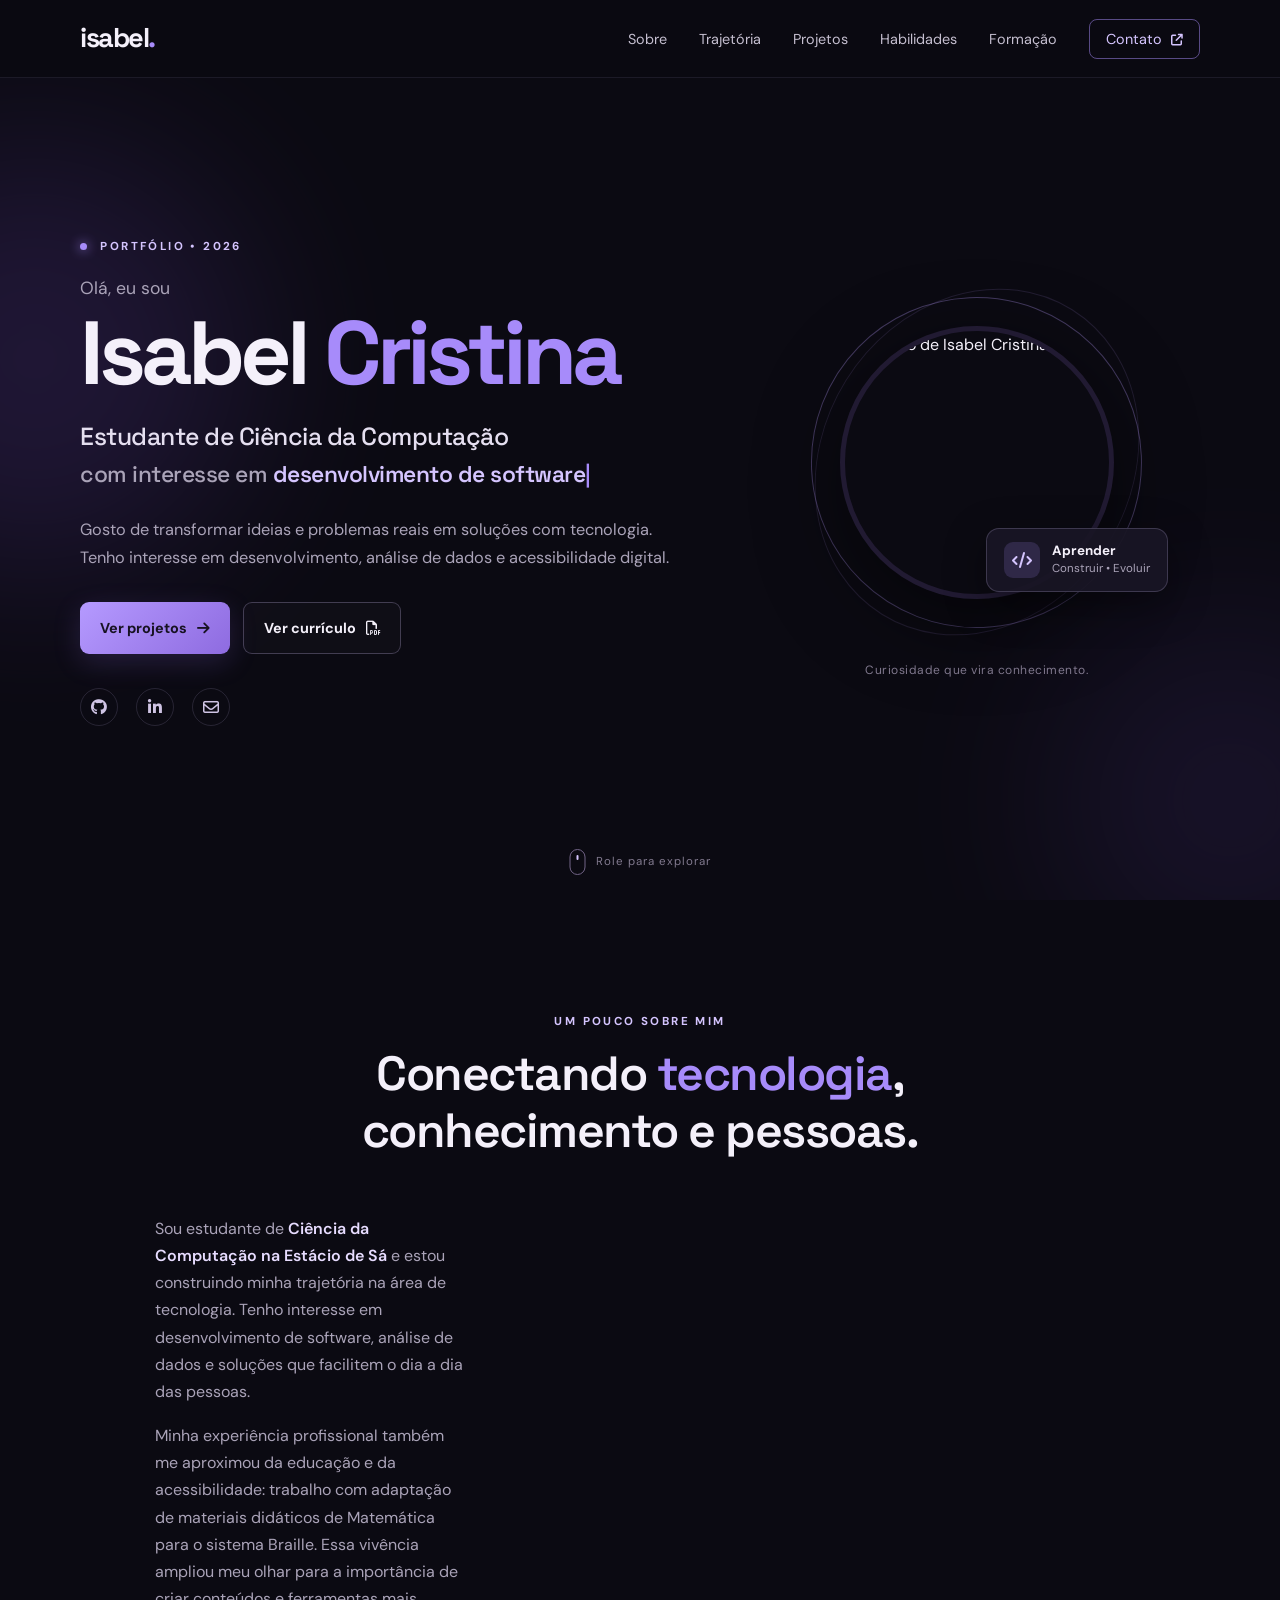
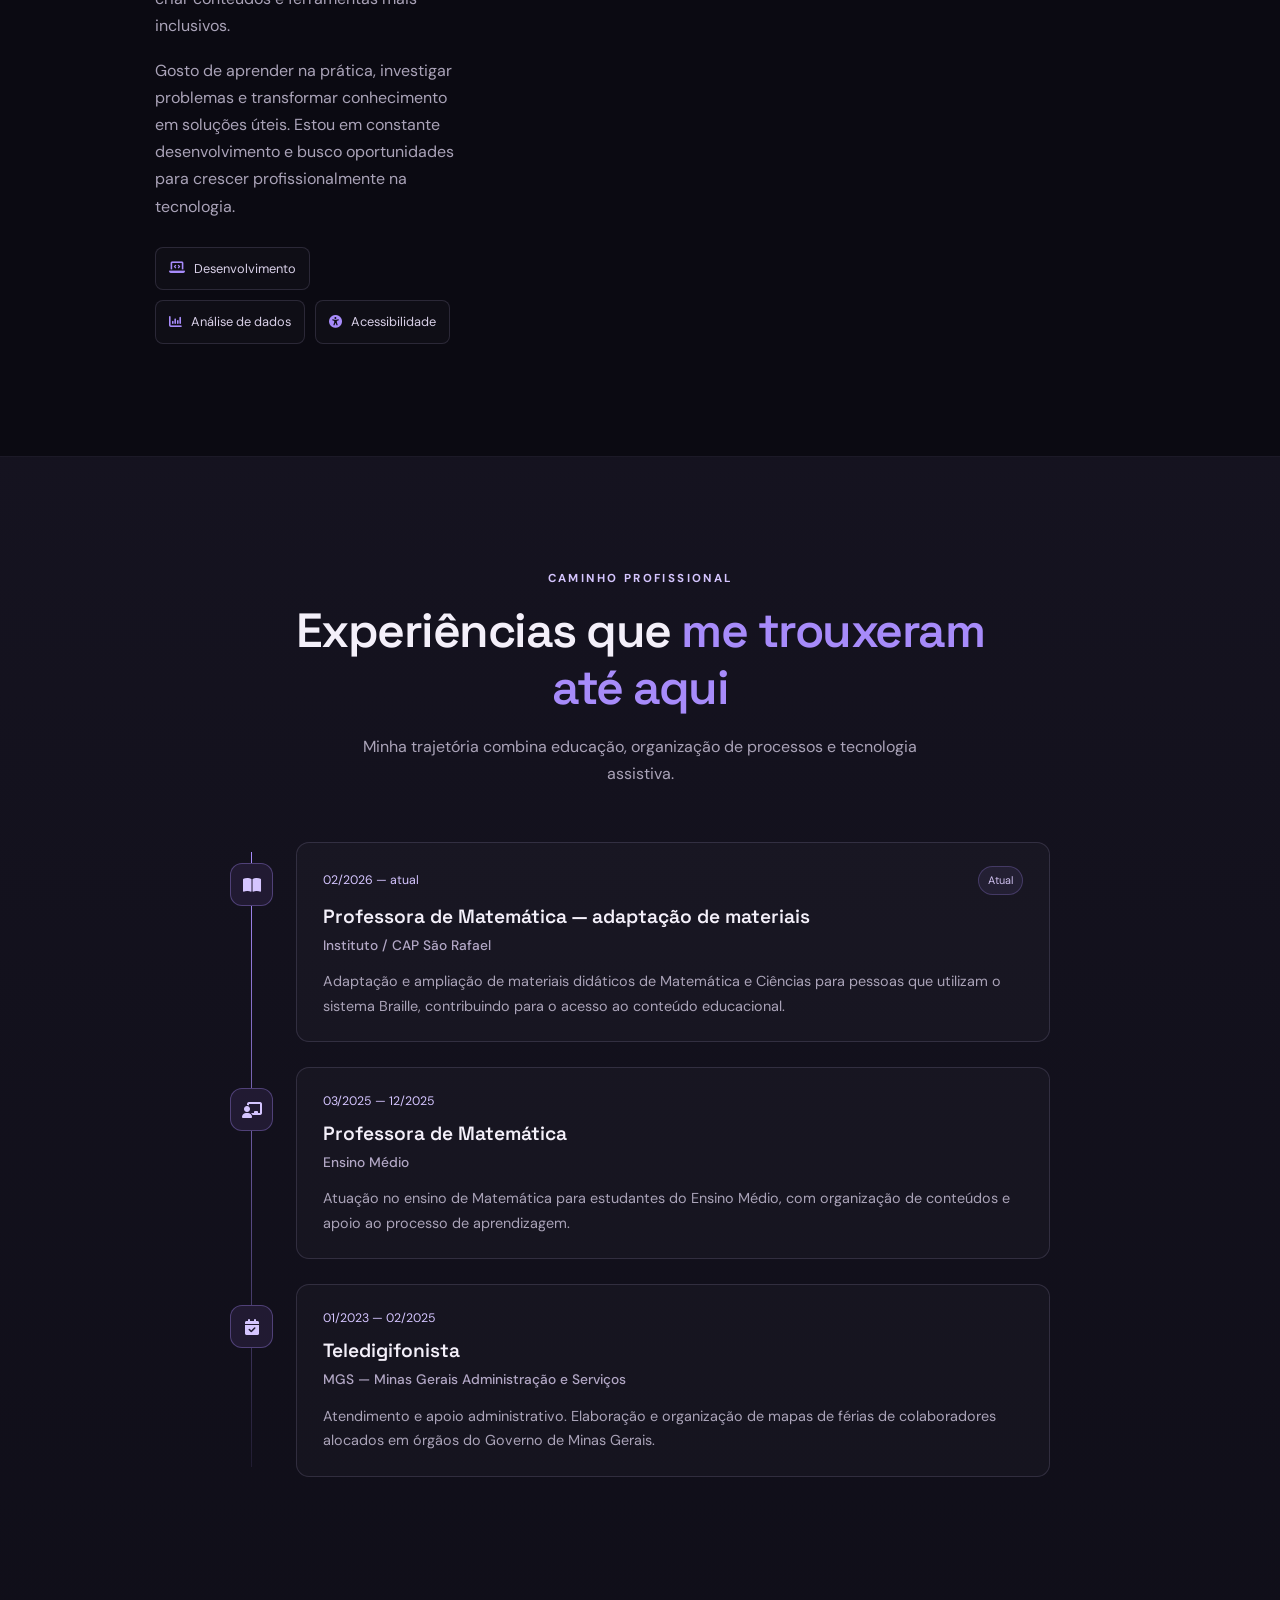
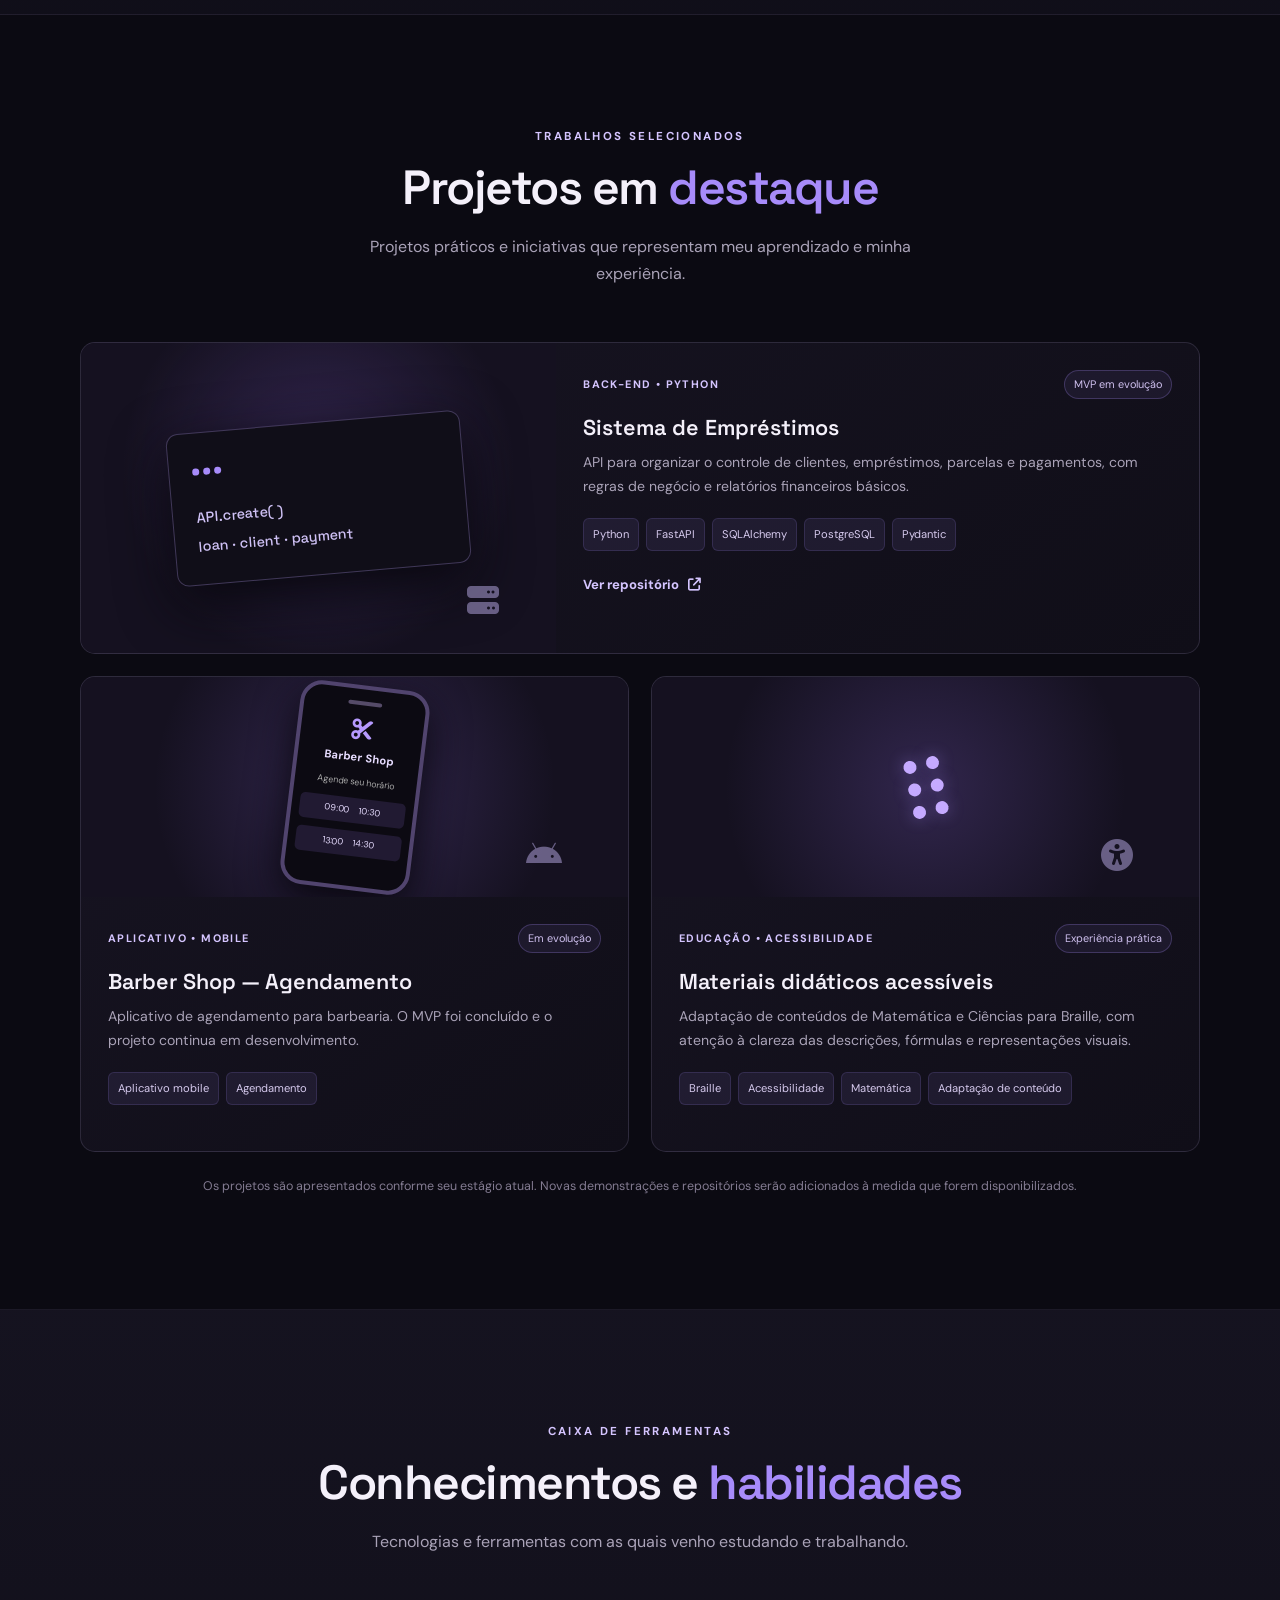
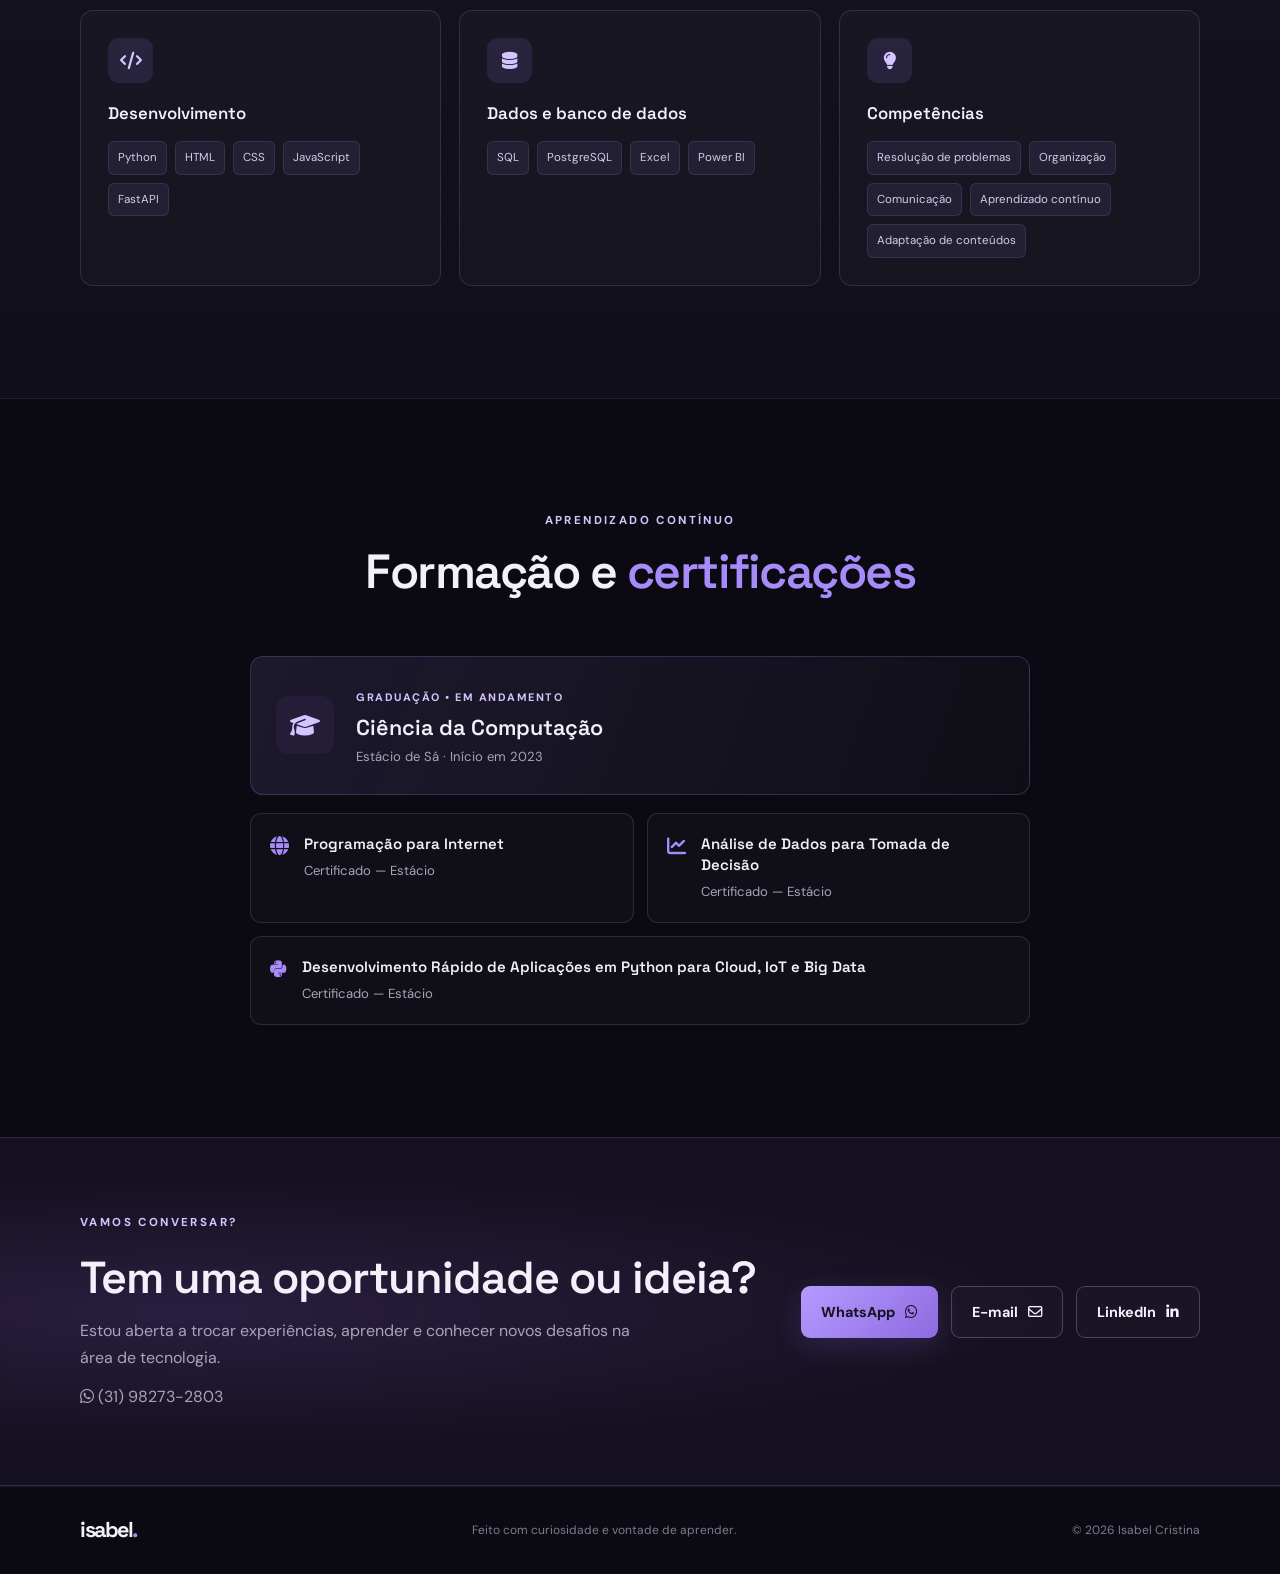
==== commit 61a72431: "Atualiza foto de perfil e contatos" ====
--- a/index.html
+++ b/index.html
@@ -45,19 +45,19 @@
           <p class="hero-description">Gosto de transformar ideias e problemas reais em soluções com tecnologia. Tenho interesse em desenvolvimento, análise de dados e acessibilidade digital.</p>
           <div class="hero-actions">
             <a class="button button-primary" href="#projetos">Ver projetos <i class="fa-solid fa-arrow-right" aria-hidden="true"></i></a>
-            <a class="button button-secondary" href="curriculo_isabel.pdf" target="_blank" rel="noopener noreferrer">Ver currículo <i class="fa-regular fa-file-pdf" aria-hidden="true"></i></a>
+            <a class="button button-secondary" href="curriculo.html">Ver currículo <i class="fa-regular fa-file-pdf" aria-hidden="true"></i></a>
           </div>
           <div class="social-links" aria-label="Redes profissionais">
             <a href="https://github.com/Isa-Cris24" target="_blank" rel="noopener noreferrer" aria-label="GitHub"><i class="fa-brands fa-github"></i></a>
             <a href="https://www.linkedin.com/in/isabel-cristina-12018b15b/" target="_blank" rel="noopener noreferrer" aria-label="LinkedIn"><i class="fa-brands fa-linkedin-in"></i></a>
-            <a href="mailto:Isabelcris.dev@gmail.com" aria-label="E-mail"><i class="fa-regular fa-envelope"></i></a>
+            <a href="https://wa.me/5531982732803" target="_blank" rel="noopener noreferrer" aria-label="WhatsApp"><i class="fa-regular fa-envelope"></i></a>
           </div>
         </div>
         <div class="hero-visual">
           <div class="portrait-frame">
             <div class="portrait-orbit orbit-a" aria-hidden="true"></div>
             <div class="portrait-orbit orbit-b" aria-hidden="true"></div>
-            <img src="imagens/HZHR9663.JPG" alt="Retrato de Isabel Cristina" class="hero-photo">
+            <img src="imagens/isabel-cristina.jpg" alt="Retrato de Isabel Cristina" class="hero-photo">
             <div class="floating-card"><span class="floating-icon"><i class="fa-solid fa-code"></i></span><span><strong>Aprender</strong><small>Construir • Evoluir</small></span></div>
           </div>
           <span class="visual-caption">Curiosidade que vira conhecimento.</span>
@@ -72,10 +72,6 @@
         <h2>Conectando <span>tecnologia</span>, conhecimento e pessoas.</h2>
       </div>
       <div class="about-grid">
-        <div class="about-photo-wrap">
-          <img src="imagens/eu.jpg" alt="Isabel Cristina" class="about-photo" loading="lazy">
-          <span class="photo-decoration" aria-hidden="true"></span>
-        </div>
         <div class="about-copy">
           <p>Sou estudante de <strong>Ciência da Computação na Estácio de Sá</strong> e estou construindo minha trajetória na área de tecnologia. Tenho interesse em desenvolvimento de software, análise de dados e soluções que facilitem o dia a dia das pessoas.</p>
           <p>Minha experiência profissional também me aproximou da educação e da acessibilidade: trabalho com adaptação de materiais didáticos de Matemática para o sistema Braille. Essa vivência ampliou meu olhar para a importância de criar conteúdos e ferramentas mais inclusivos.</p>
@@ -200,10 +196,10 @@
 
     <section class="contact-section" id="contato">
       <div class="container contact-inner">
-        <div><p class="eyebrow">VAMOS CONVERSAR?</p><h2>Tem uma oportunidade ou ideia?</h2><p>Estou aberta a trocar experiências, aprender e conhecer novos desafios na área de tecnologia.</p></div>
+        <div><p class="eyebrow">VAMOS CONVERSAR?</p><h2>Tem uma oportunidade ou ideia?</h2><p>Estou aberta a trocar experiências, aprender e conhecer novos desafios na área de tecnologia.</p><p class="contact-phone"><i class="fa-brands fa-whatsapp"></i> (31) 98273-2803</p></div>
         <div class="contact-actions">
-          <a class="button button-primary" href="mailto:Isabelcris.dev@gmail.com">Enviar e-mail <i class="fa-regular fa-paper-plane"></i></a>
-          <a class="button button-secondary" href="https://www.linkedin.com/in/isabel-cristina-12018b15b/" target="_blank" rel="noopener noreferrer">LinkedIn <i class="fa-brands fa-linkedin-in"></i></a>
+          <a class="button button-primary" href="https://wa.me/5531982732803" target="_blank" rel="noopener noreferrer">WhatsApp <i class="fa-brands fa-whatsapp"></i></a>
+          <a class="button button-secondary" href="mailto:Isabelcris.dev@gmail.com">E-mail <i class="fa-regular fa-envelope"></i></a><a class="button button-secondary" href="https://www.linkedin.com/in/isabel-cristina-12018b15b/" target="_blank" rel="noopener noreferrer">LinkedIn <i class="fa-brands fa-linkedin-in"></i></a>
         </div>
       </div>
     </section>
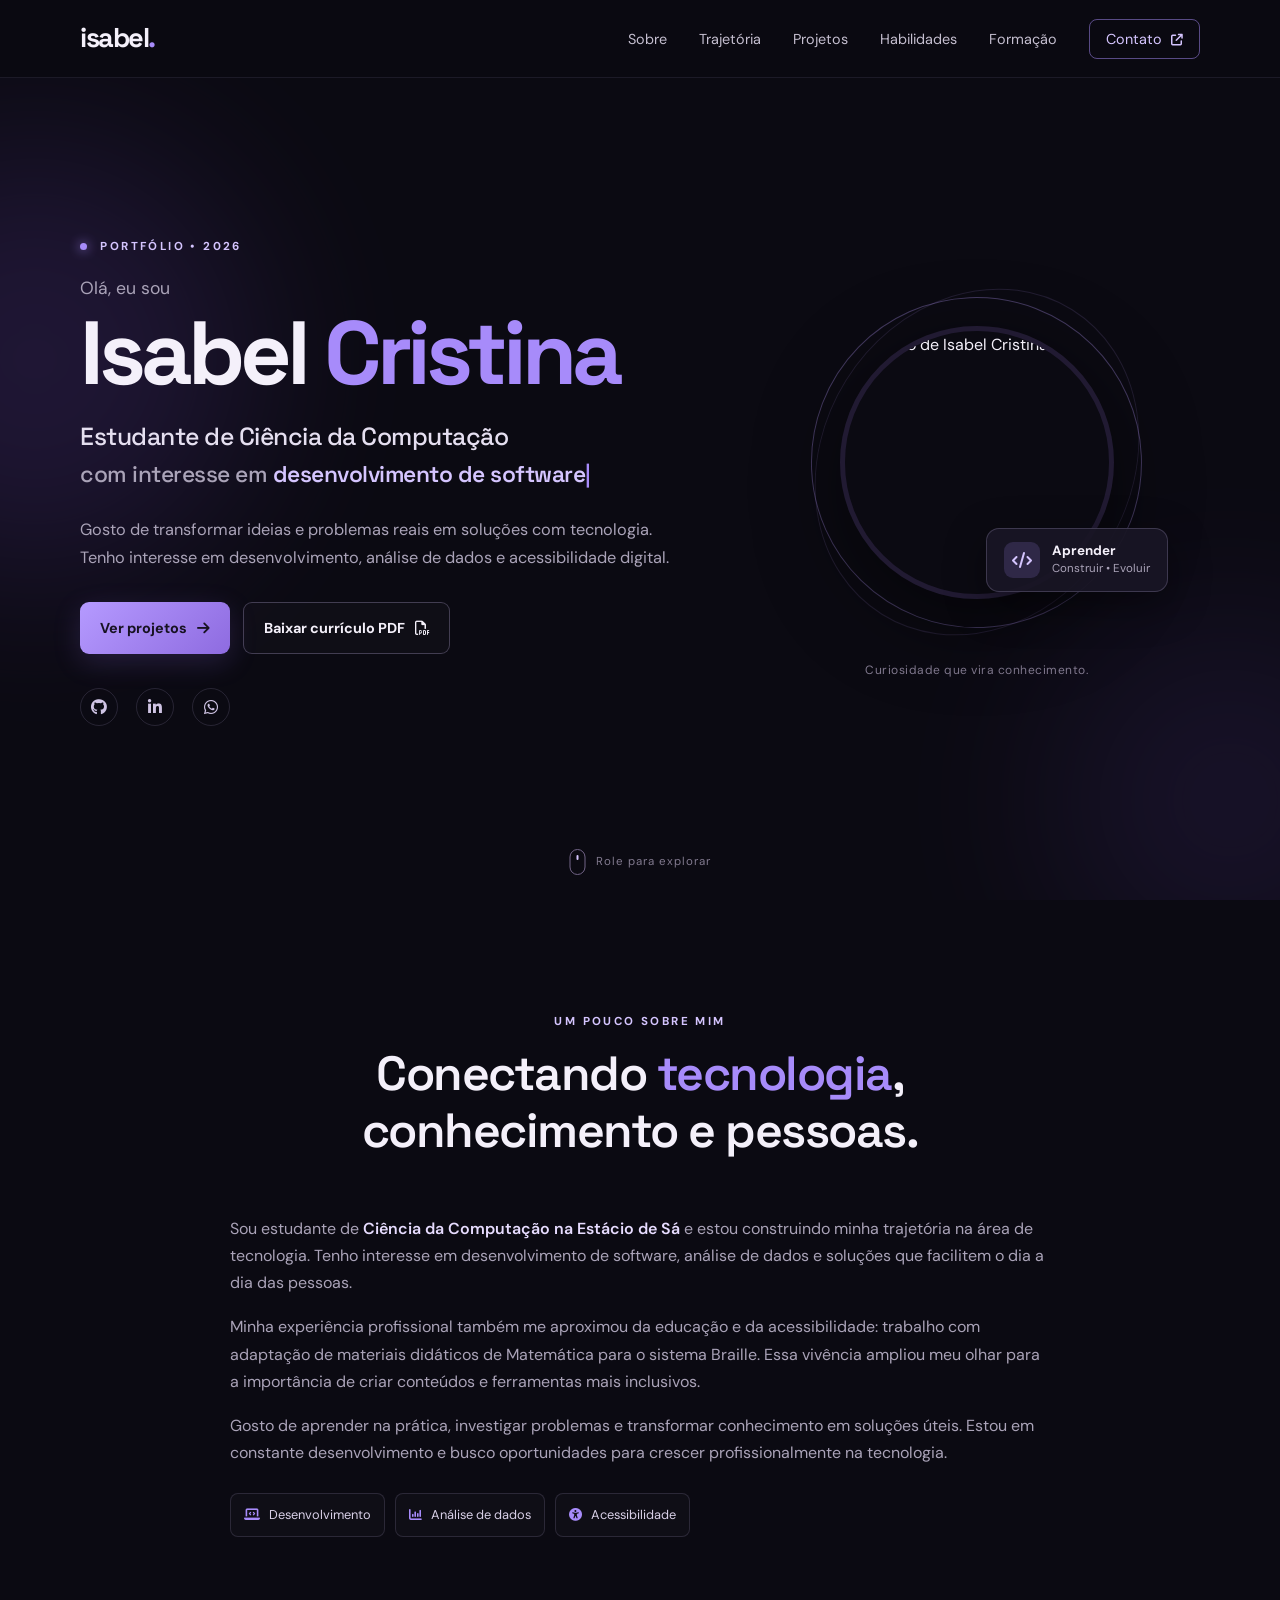
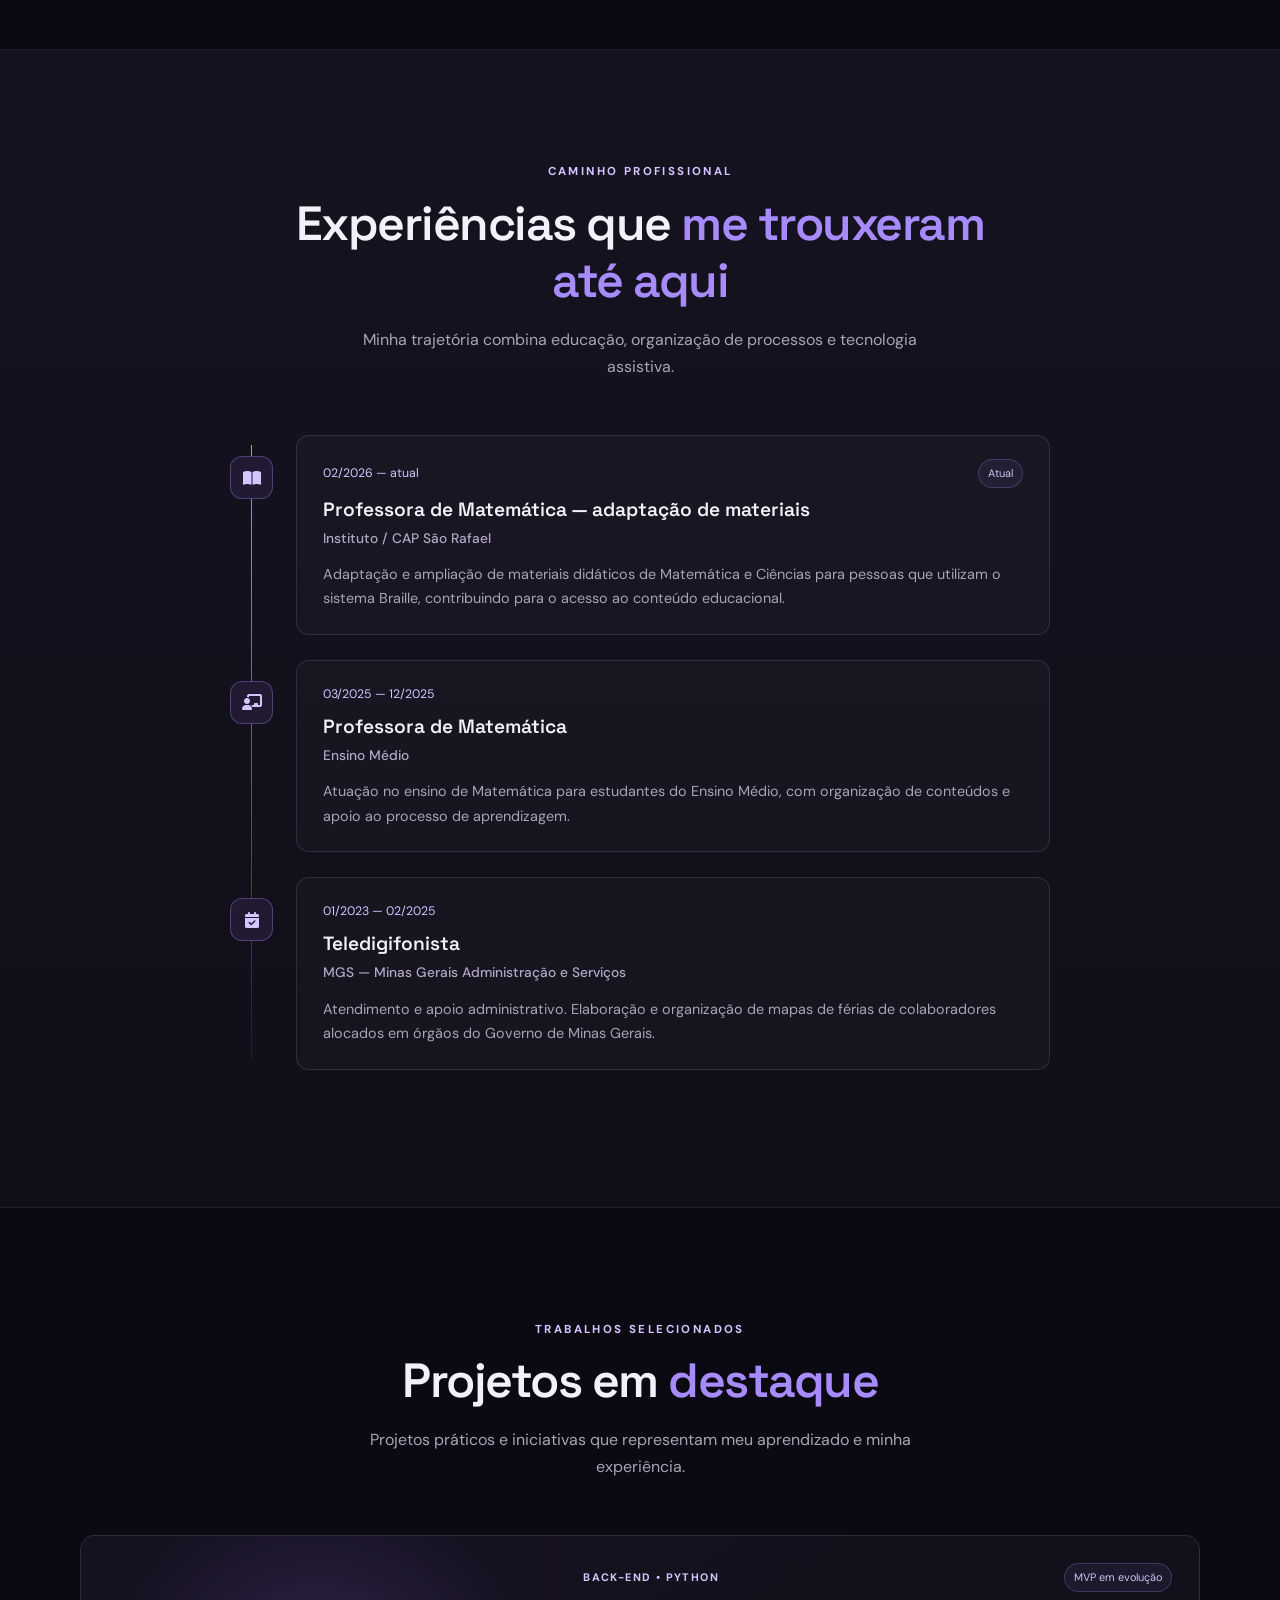
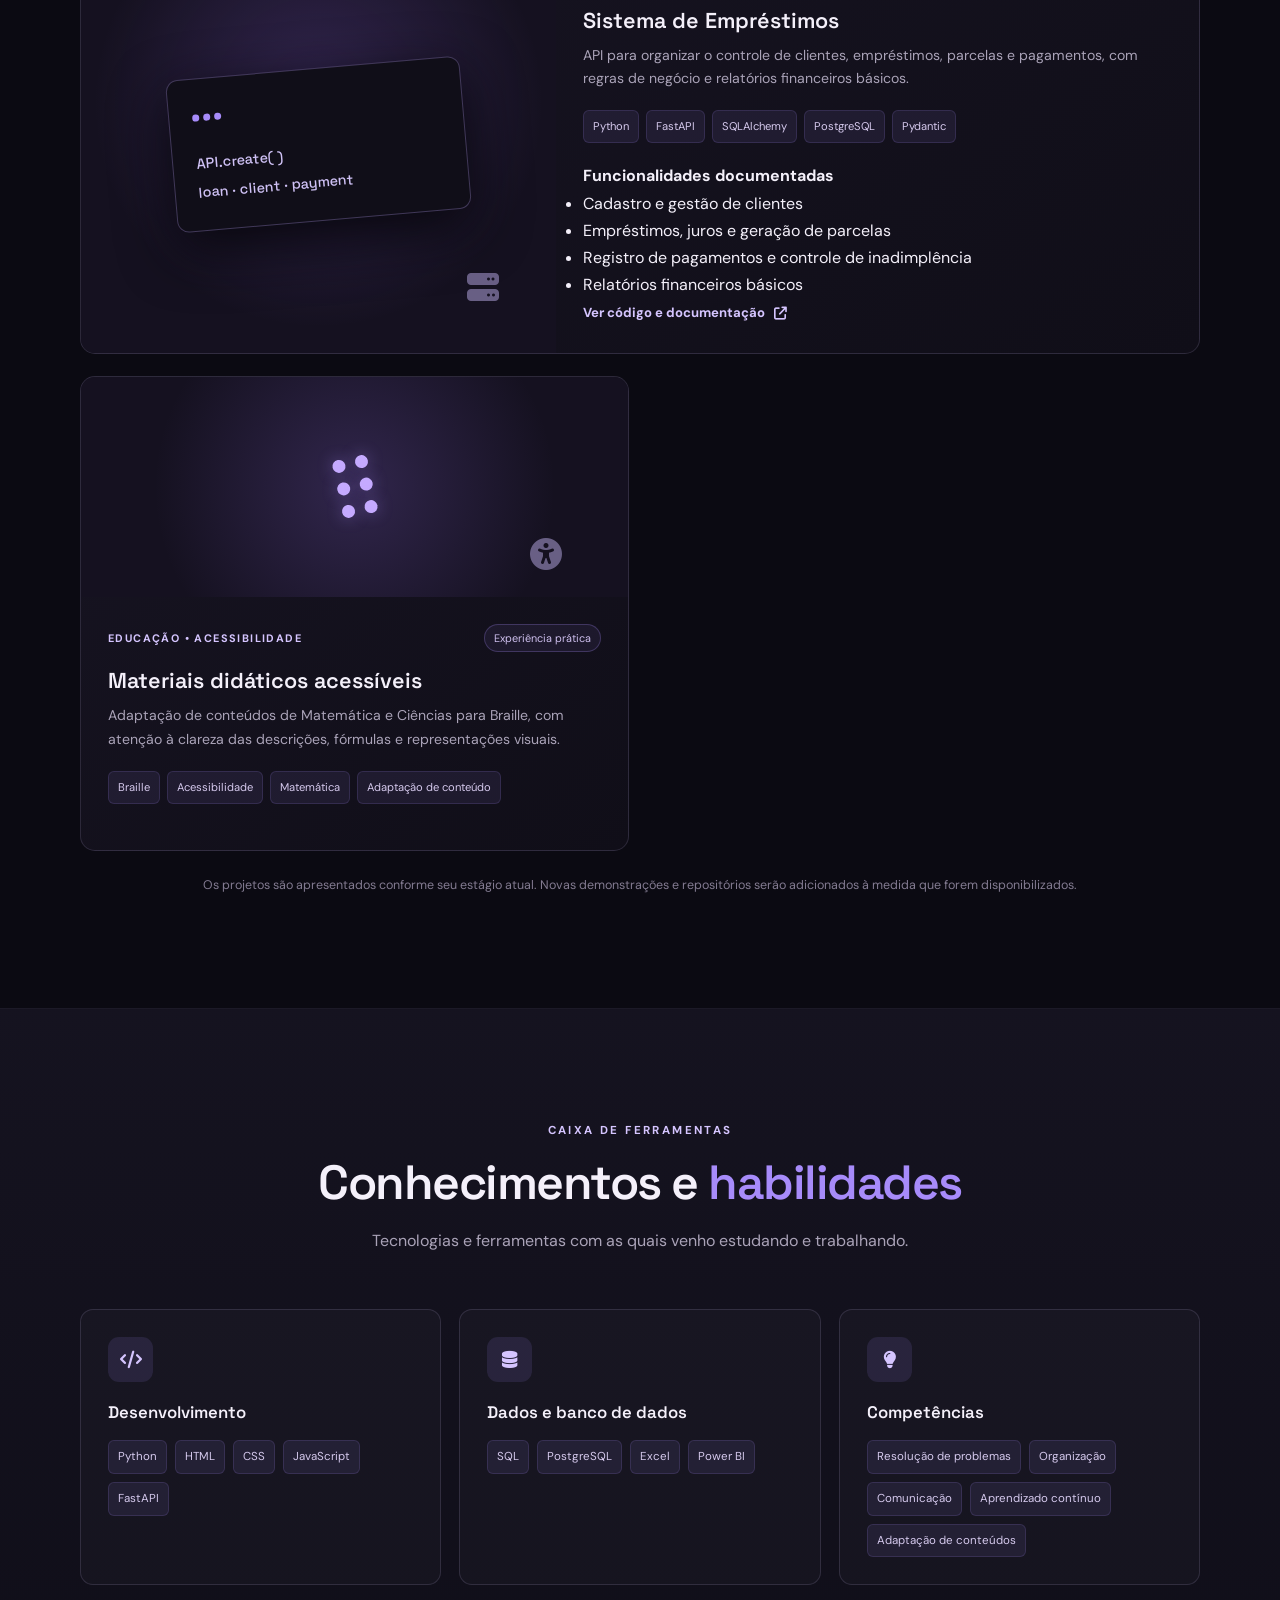
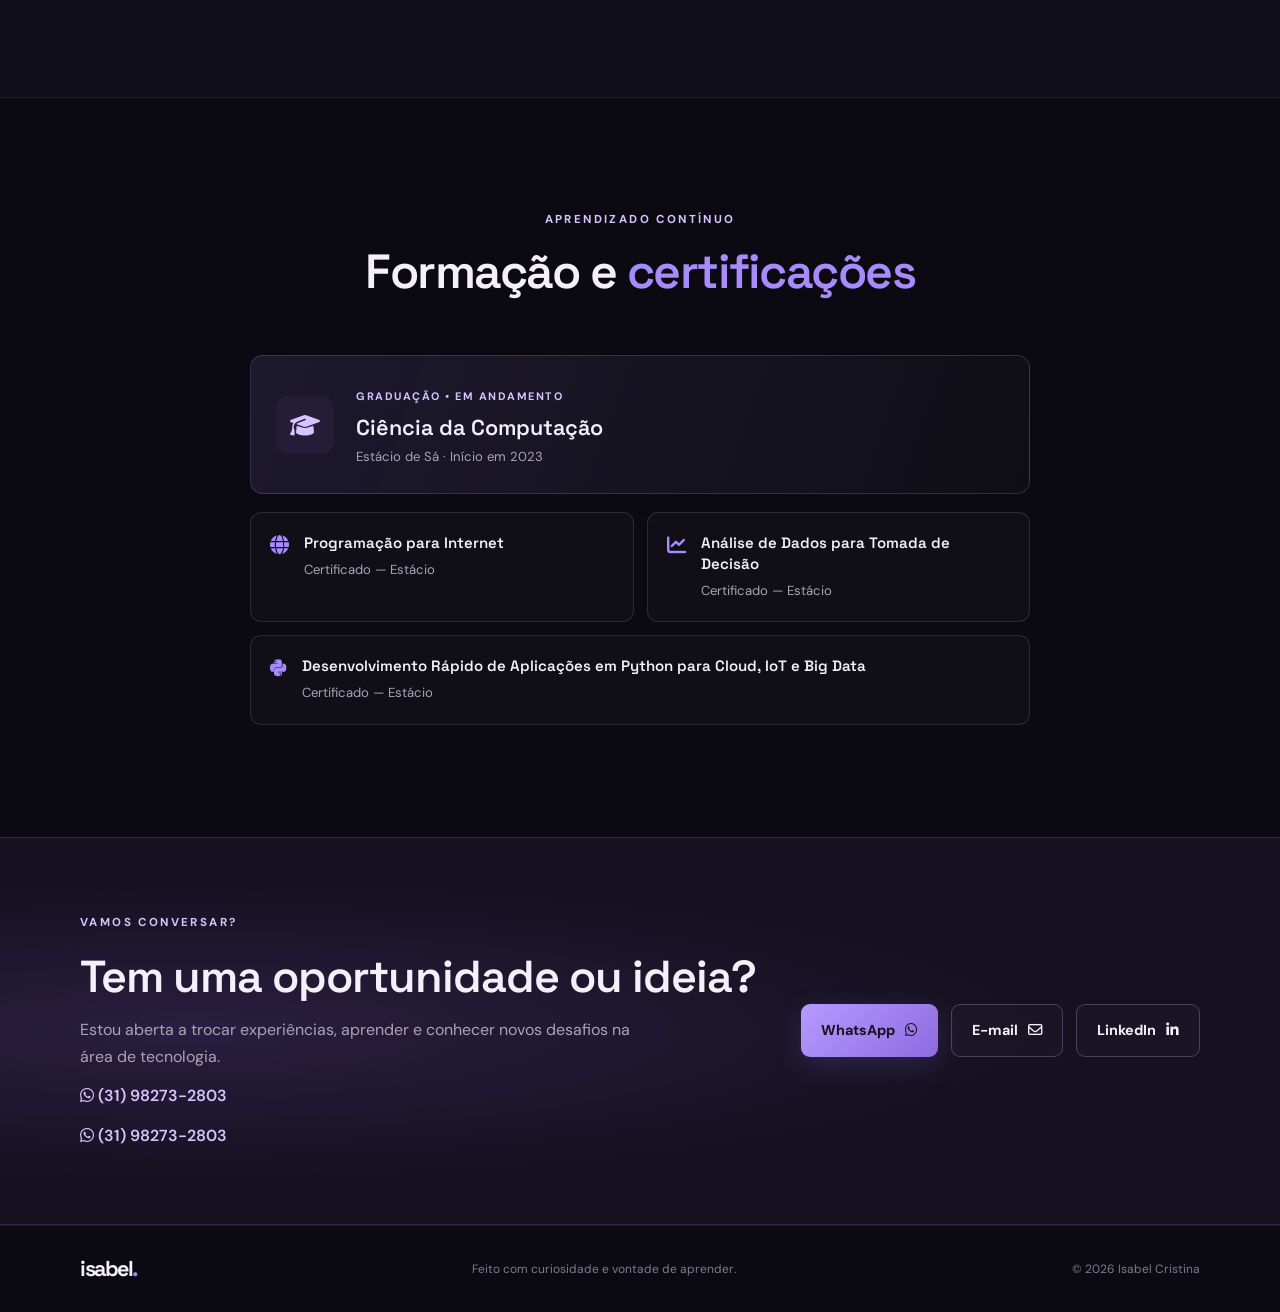
==== commit cecc842a: "Prepara revisão: remove Barber Shop e destaca API e contato" ====
--- a/index.html
+++ b/index.html
@@ -45,12 +45,12 @@
           <p class="hero-description">Gosto de transformar ideias e problemas reais em soluções com tecnologia. Tenho interesse em desenvolvimento, análise de dados e acessibilidade digital.</p>
           <div class="hero-actions">
             <a class="button button-primary" href="#projetos">Ver projetos <i class="fa-solid fa-arrow-right" aria-hidden="true"></i></a>
-            <a class="button button-secondary" href="curriculo.html">Ver currículo <i class="fa-regular fa-file-pdf" aria-hidden="true"></i></a>
+            <a class="button button-secondary" href="curriculo_isabel.pdf" target="_blank" rel="noopener noreferrer">Baixar currículo PDF <i class="fa-regular fa-file-pdf" aria-hidden="true"></i></a>
           </div>
           <div class="social-links" aria-label="Redes profissionais">
             <a href="https://github.com/Isa-Cris24" target="_blank" rel="noopener noreferrer" aria-label="GitHub"><i class="fa-brands fa-github"></i></a>
             <a href="https://www.linkedin.com/in/isabel-cristina-12018b15b/" target="_blank" rel="noopener noreferrer" aria-label="LinkedIn"><i class="fa-brands fa-linkedin-in"></i></a>
-            <a href="https://wa.me/5531982732803" target="_blank" rel="noopener noreferrer" aria-label="WhatsApp"><i class="fa-regular fa-envelope"></i></a>
+            <a href="https://wa.me/5531982732803" target="_blank" rel="noopener noreferrer" aria-label="WhatsApp"><i class="fa-brands fa-whatsapp"></i></a>
           </div>
         </div>
         <div class="hero-visual">
@@ -138,19 +138,10 @@
             <h3>Sistema de Empréstimos</h3>
             <p>API para organizar o controle de clientes, empréstimos, parcelas e pagamentos, com regras de negócio e relatórios financeiros básicos.</p>
             <div class="tech-list"><span>Python</span><span>FastAPI</span><span>SQLAlchemy</span><span>PostgreSQL</span><span>Pydantic</span></div>
-            <a class="project-link" href="https://github.com/Isa-Cris24/sistema-emprestimo-fastapi" target="_blank" rel="noopener noreferrer">Ver repositório <i class="fa-solid fa-arrow-up-right-from-square"></i></a>
+            <div class="project-details"><strong>Funcionalidades documentadas</strong><ul><li>Cadastro e gestão de clientes</li><li>Empréstimos, juros e geração de parcelas</li><li>Registro de pagamentos e controle de inadimplência</li><li>Relatórios financeiros básicos</li></ul></div><a class="project-link" href="https://github.com/Isa-Cris24/sistema-emprestimo-fastapi" target="_blank" rel="noopener noreferrer">Ver código e documentação <i class="fa-solid fa-arrow-up-right-from-square"></i></a>
           </div>
         </article>
-        <article class="project-card">
-          <div class="project-art art-mobile"><div class="phone-mock"><div class="phone-speaker"></div><div class="phone-screen"><i class="fa-solid fa-scissors"></i><b>Barber Shop</b><small>Agende seu horário</small><span class="phone-slot">09:00　10:30</span><span class="phone-slot">13:00　14:30</span></div></div><i class="fa-brands fa-android art-symbol"></i></div>
-          <div class="project-content">
-            <div class="project-topline"><span class="project-type">APLICATIVO • MOBILE</span><span class="tag">Em evolução</span></div>
-            <h3>Barber Shop — Agendamento</h3>
-            <p>Aplicativo de agendamento para barbearia. O MVP foi concluído e o projeto continua em desenvolvimento.</p>
-            <div class="tech-list"><span>Aplicativo mobile</span><span>Agendamento</span></div>
-          </div>
-        </article>
-        <article class="project-card">
+<article class="project-card">
           <div class="project-art art-access"><div class="braille-dots" aria-hidden="true"><i></i><i></i><i></i><i></i><i></i><i></i></div><i class="fa-solid fa-universal-access art-symbol"></i></div>
           <div class="project-content">
             <div class="project-topline"><span class="project-type">EDUCAÇÃO • ACESSIBILIDADE</span><span class="tag">Experiência prática</span></div>
@@ -196,7 +187,7 @@
 
     <section class="contact-section" id="contato">
       <div class="container contact-inner">
-        <div><p class="eyebrow">VAMOS CONVERSAR?</p><h2>Tem uma oportunidade ou ideia?</h2><p>Estou aberta a trocar experiências, aprender e conhecer novos desafios na área de tecnologia.</p><p class="contact-phone"><i class="fa-brands fa-whatsapp"></i> (31) 98273-2803</p></div>
+        <div><p class="eyebrow">VAMOS CONVERSAR?</p><h2>Tem uma oportunidade ou ideia?</h2><p>Estou aberta a trocar experiências, aprender e conhecer novos desafios na área de tecnologia.</p><p class="contact-phone"><i class="fa-brands fa-whatsapp"></i> (31) 98273-2803</p><p class="contact-phone"><i class="fa-brands fa-whatsapp"></i> (31) 98273-2803</p></div>
         <div class="contact-actions">
           <a class="button button-primary" href="https://wa.me/5531982732803" target="_blank" rel="noopener noreferrer">WhatsApp <i class="fa-brands fa-whatsapp"></i></a>
           <a class="button button-secondary" href="mailto:Isabelcris.dev@gmail.com">E-mail <i class="fa-regular fa-envelope"></i></a><a class="button button-secondary" href="https://www.linkedin.com/in/isabel-cristina-12018b15b/" target="_blank" rel="noopener noreferrer">LinkedIn <i class="fa-brands fa-linkedin-in"></i></a>
--- a/css/style.css
+++ b/css/style.css
@@ -65,9 +65,9 @@
 .section-heading .eyebrow{margin-bottom:13px}
 .section-heading h2{font:600 clamp(2rem,4vw,3rem)/1.2 var(--display);letter-spacing:-1.5px}
 .section-intro{color:var(--muted);margin:16px auto 0;max-width:590px}
-.about-grid{display:grid;grid-template-columns:.7fr 1.3fr;gap:75px;align-items:center;max-width:970px;margin:auto}
-.about-photo-wrap{position:relative;width:min(280px,100%);justify-self:center}
-.about-photo{width:100%;aspect-ratio:4/5;object-fit:cover;object-position:center 25%;border-radius:16px;position:relative;z-index:1;filter:saturate(.82)}
+.about-grid{display:grid;grid-template-columns:1fr;gap:0;align-items:center;max-width:820px;margin:auto}.about-copy{max-width:820px}
+.about-photo-wrap{display:none}
+.about-photo{display:none}
 .photo-decoration{position:absolute;inset:18px -18px -18px 18px;border:1px solid rgba(167,139,250,.55);border-radius:16px}
 .about-copy p{color:var(--muted);margin-bottom:17px}
 .about-copy strong{color:#e7dcff;font-weight:600}
@@ -145,3 +145,5 @@
 @media(max-width:700px){.container{width:min(100% - 36px,var(--container))}.section{padding:78px 0}.site-header{height:68px}.menu-toggle{display:block}.nav-links{display:none;position:absolute;top:68px;left:0;right:0;padding:15px 22px 22px;background:rgba(15,13,23,.98);border-bottom:1px solid var(--line);flex-direction:column;align-items:stretch;gap:0}.nav-links.open{display:flex}.nav-links li a{display:block;padding:12px 4px}.nav-links .nav-contact{display:inline-block;margin-top:8px;padding:9px 13px}.hero{min-height:auto;padding:76px 0 95px}.hero-grid{grid-template-columns:1fr;text-align:center;gap:42px}.hero-copy{order:1}.hero-visual{order:0}.hero-description{margin-inline:auto}.hero-actions,.social-links{justify-content:center}.hero h1{font-size:clamp(3.4rem,14vw,5.2rem)}.hero h2{font-size:1.12rem}.portrait-frame{width:min(270px,72vw)}.floating-card{right:-5%;bottom:10%}.scroll-cue{display:none}.section-heading{margin-bottom:38px}.section-heading h2{font-size:2rem}.about-grid{grid-template-columns:1fr;gap:40px}.about-photo-wrap{width:210px}.about-copy{text-align:left}.project-grid{grid-template-columns:1fr}.project-featured{grid-column:auto;grid-template-columns:1fr}.project-featured .project-art{min-height:230px}.project-art{min-height:205px}.skills-grid{grid-template-columns:1fr}.skill-group:last-child{grid-column:auto}.cert-grid{grid-template-columns:1fr}.cert-card:last-child{grid-column:auto}.contact-inner{align-items:flex-start;flex-direction:column}.footer-inner{flex-direction:column;text-align:center;gap:8px}}
 @media(max-width:420px){.hero-actions{flex-direction:column}.hero-actions .button{width:100%}.timeline-item{padding-left:52px}.timeline:before{left:17px}.timeline-marker{width:36px;height:36px}.timeline-card{padding:19px}.education-card{align-items:flex-start;padding:19px}.education-icon{width:45px;height:45px}.floating-card{right:-10%;padding:10px 12px}}
 @media(prefers-reduced-motion:reduce){*,*::before,*::after{scroll-behavior:auto!important;animation-duration:.01ms!important;animation-iteration-count:1!important;transition-duration:.01ms!important}}
+
+.contact-phone{margin-top:10px;color:var(--lilac)!important;font-weight:600}
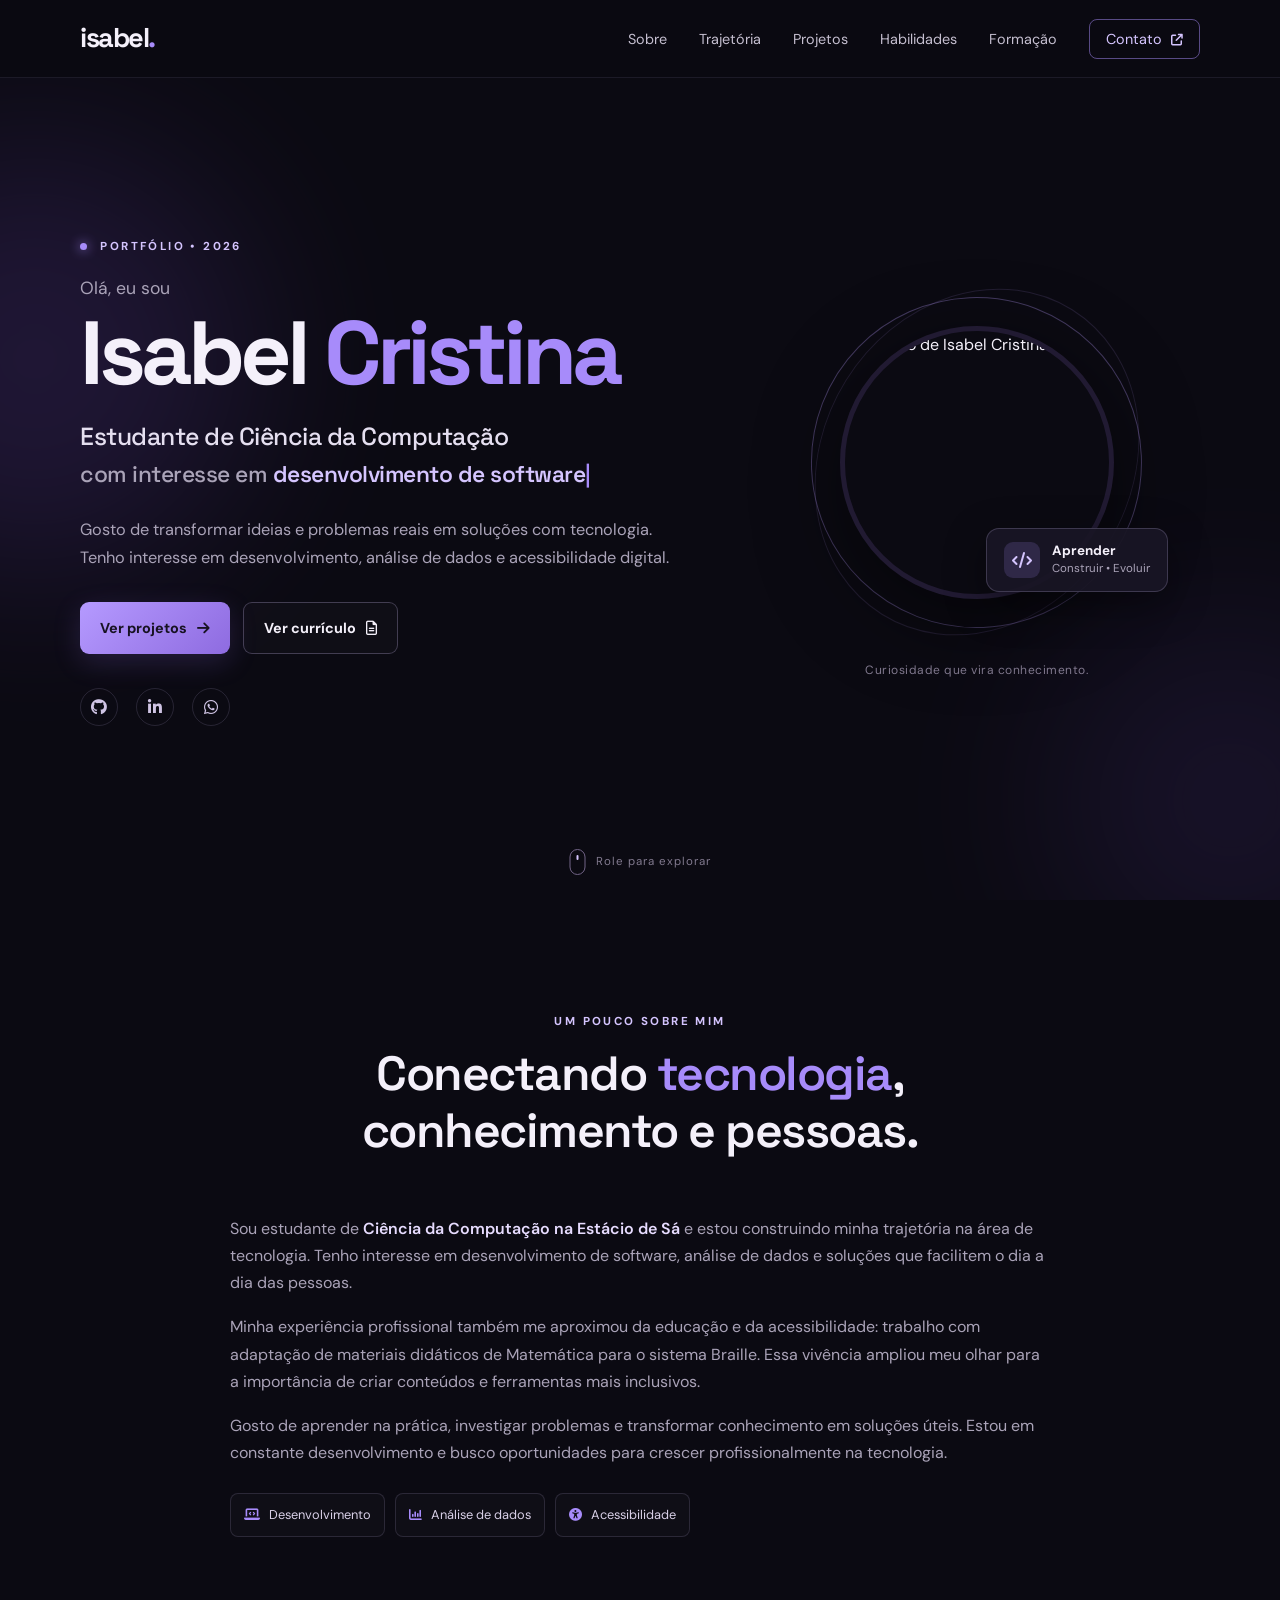
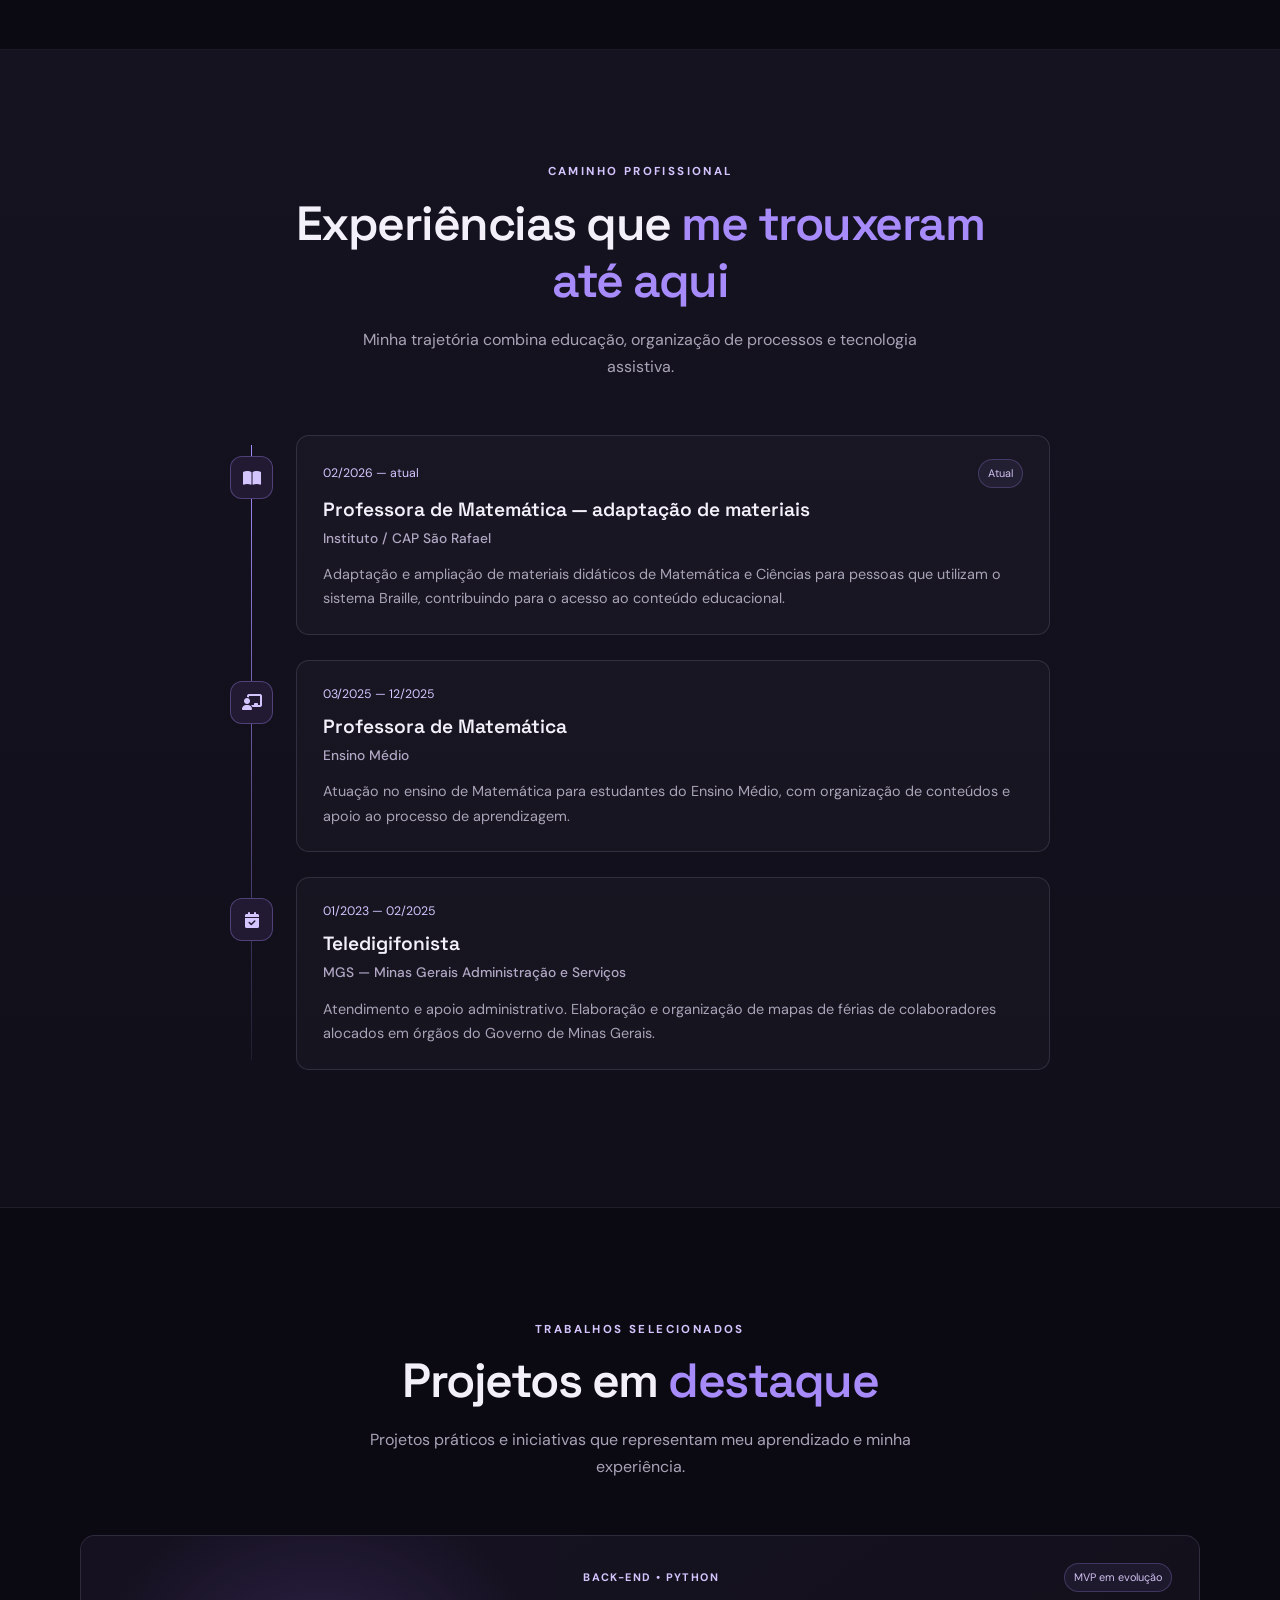
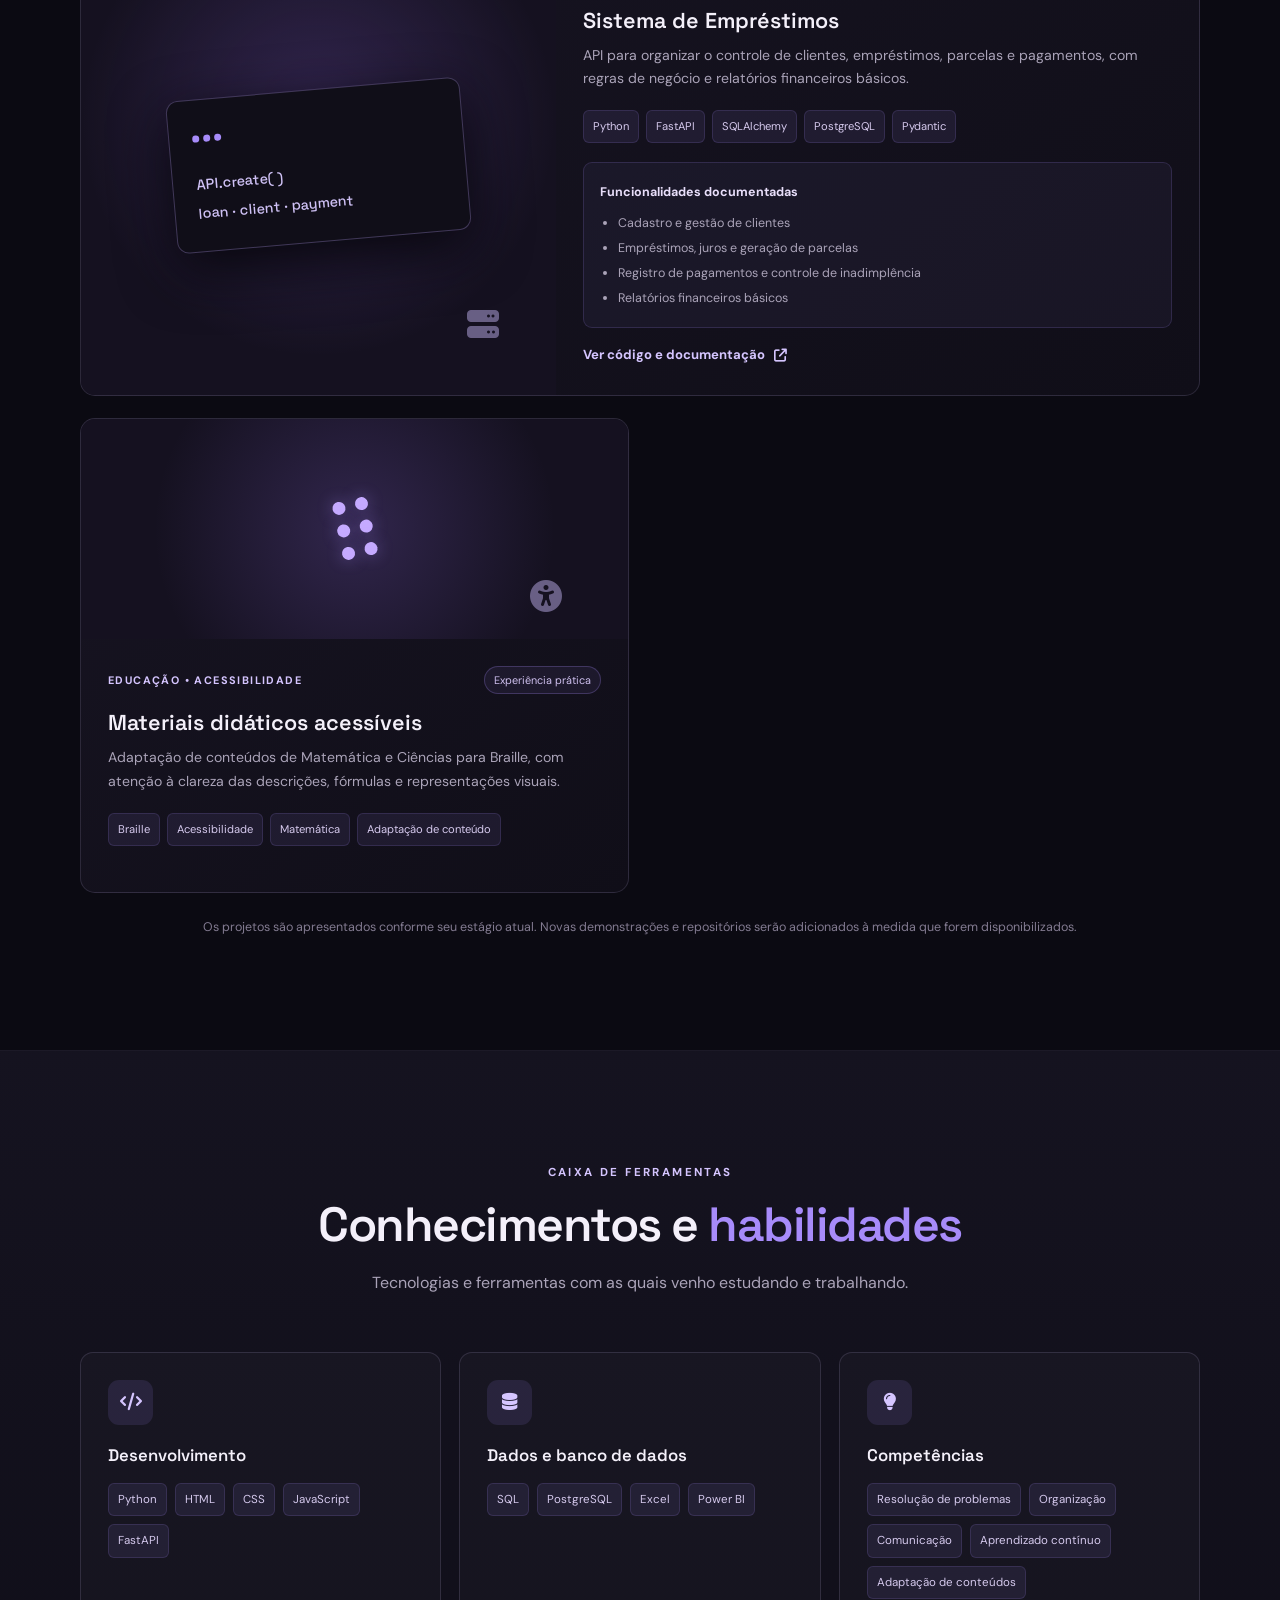
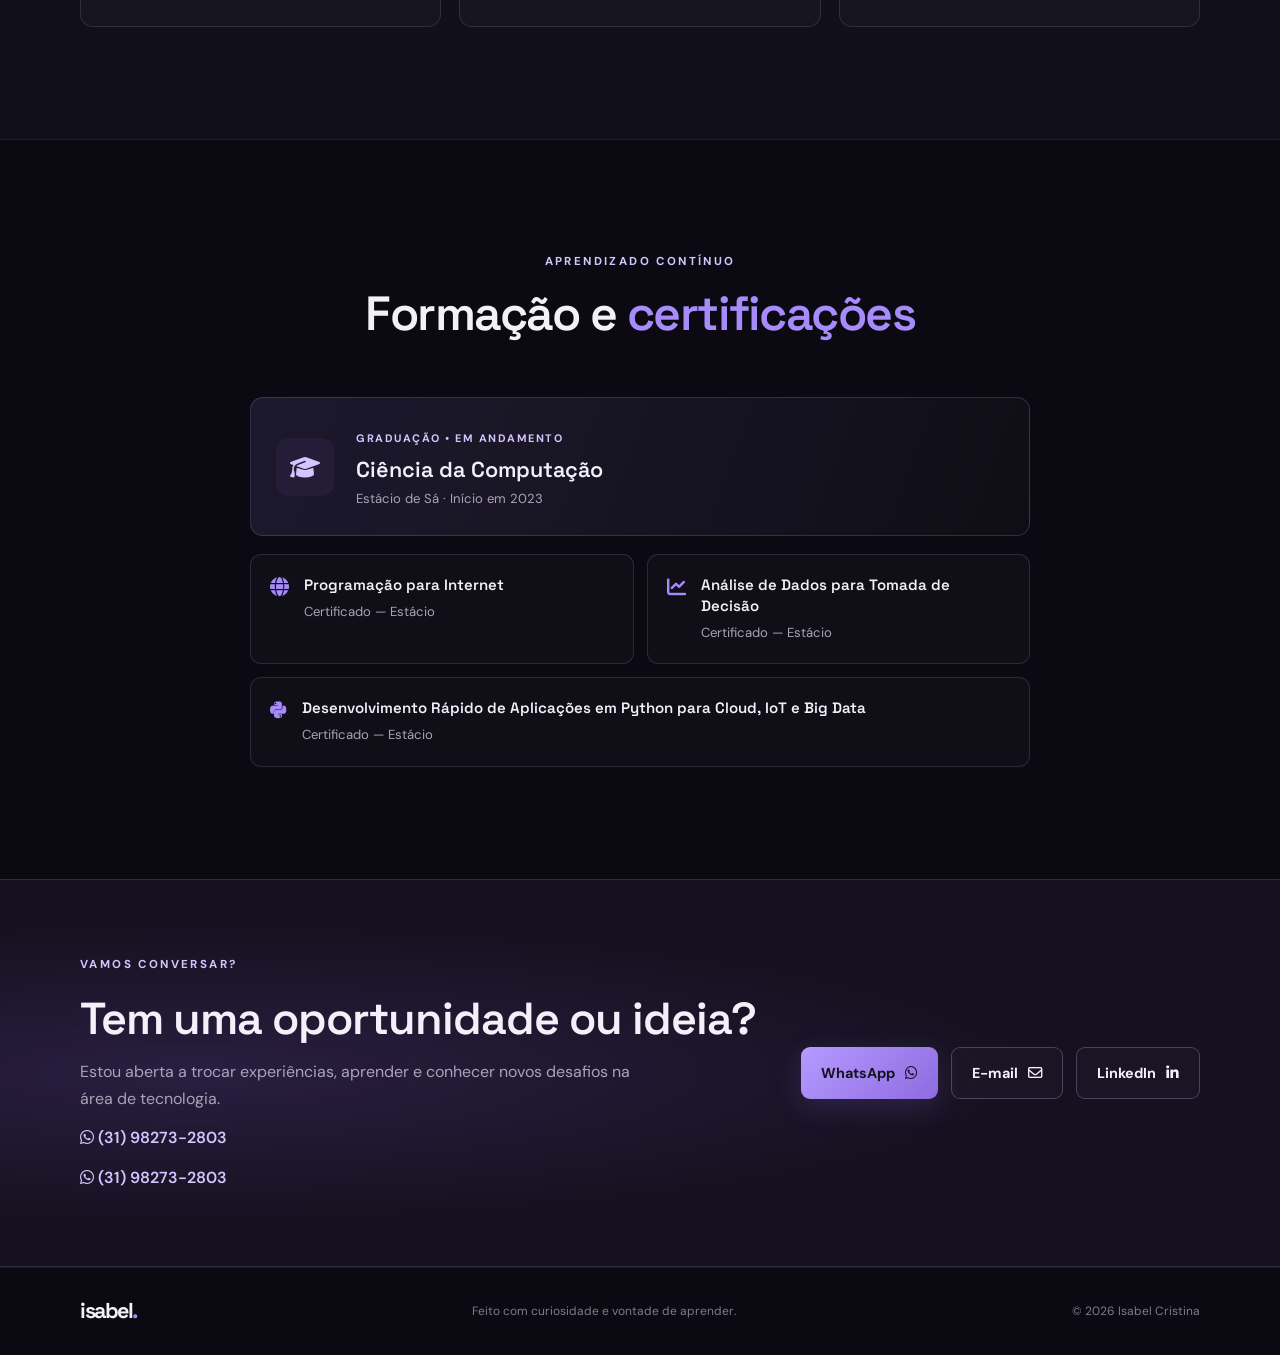
==== commit bf27294b: "Mantém currículo web até receber PDF atualizado" ====
--- a/index.html
+++ b/index.html
@@ -45,7 +45,7 @@
           <p class="hero-description">Gosto de transformar ideias e problemas reais em soluções com tecnologia. Tenho interesse em desenvolvimento, análise de dados e acessibilidade digital.</p>
           <div class="hero-actions">
             <a class="button button-primary" href="#projetos">Ver projetos <i class="fa-solid fa-arrow-right" aria-hidden="true"></i></a>
-            <a class="button button-secondary" href="curriculo_isabel.pdf" target="_blank" rel="noopener noreferrer">Baixar currículo PDF <i class="fa-regular fa-file-pdf" aria-hidden="true"></i></a>
+            <a class="button button-secondary" href="curriculo.html">Ver currículo <i class="fa-regular fa-file-lines" aria-hidden="true"></i></a>
           </div>
           <div class="social-links" aria-label="Redes profissionais">
             <a href="https://github.com/Isa-Cris24" target="_blank" rel="noopener noreferrer" aria-label="GitHub"><i class="fa-brands fa-github"></i></a>
--- a/css/style.css
+++ b/css/style.css
@@ -147,3 +147,9 @@
 @media(prefers-reduced-motion:reduce){*,*::before,*::after{scroll-behavior:auto!important;animation-duration:.01ms!important;animation-iteration-count:1!important;transition-duration:.01ms!important}}
 
 .contact-phone{margin-top:10px;color:var(--lilac)!important;font-weight:600}
+
+.contact-phone{margin-top:10px;color:var(--lilac)!important;font-weight:600}
+.project-details{margin:18px 0 12px;padding:14px 16px;border:1px solid rgba(167,139,250,.17);background:rgba(167,139,250,.055);border-radius:9px}
+.project-details strong{font-size:.78rem;color:#e8defa}
+.project-details ul{margin:8px 0 0;padding-left:18px;color:var(--muted);font-size:.78rem}
+.project-details li{margin:4px 0}
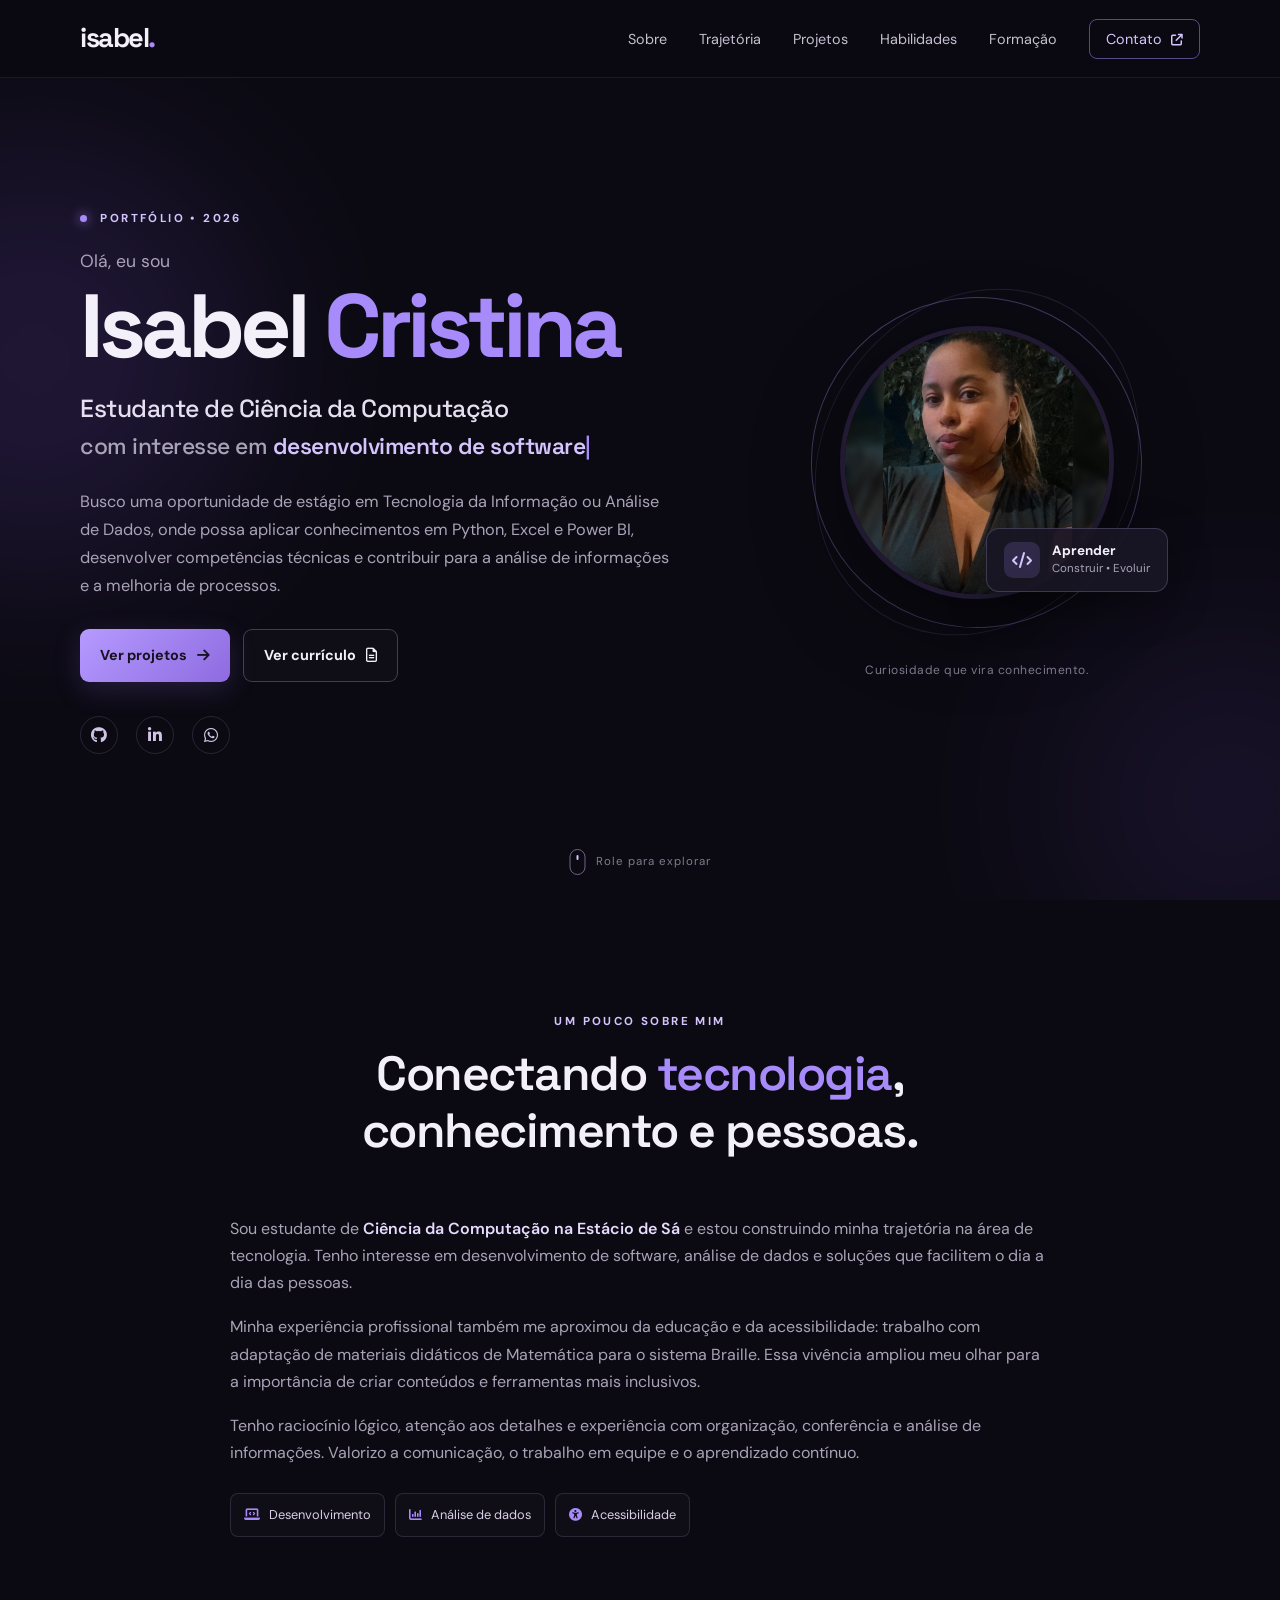
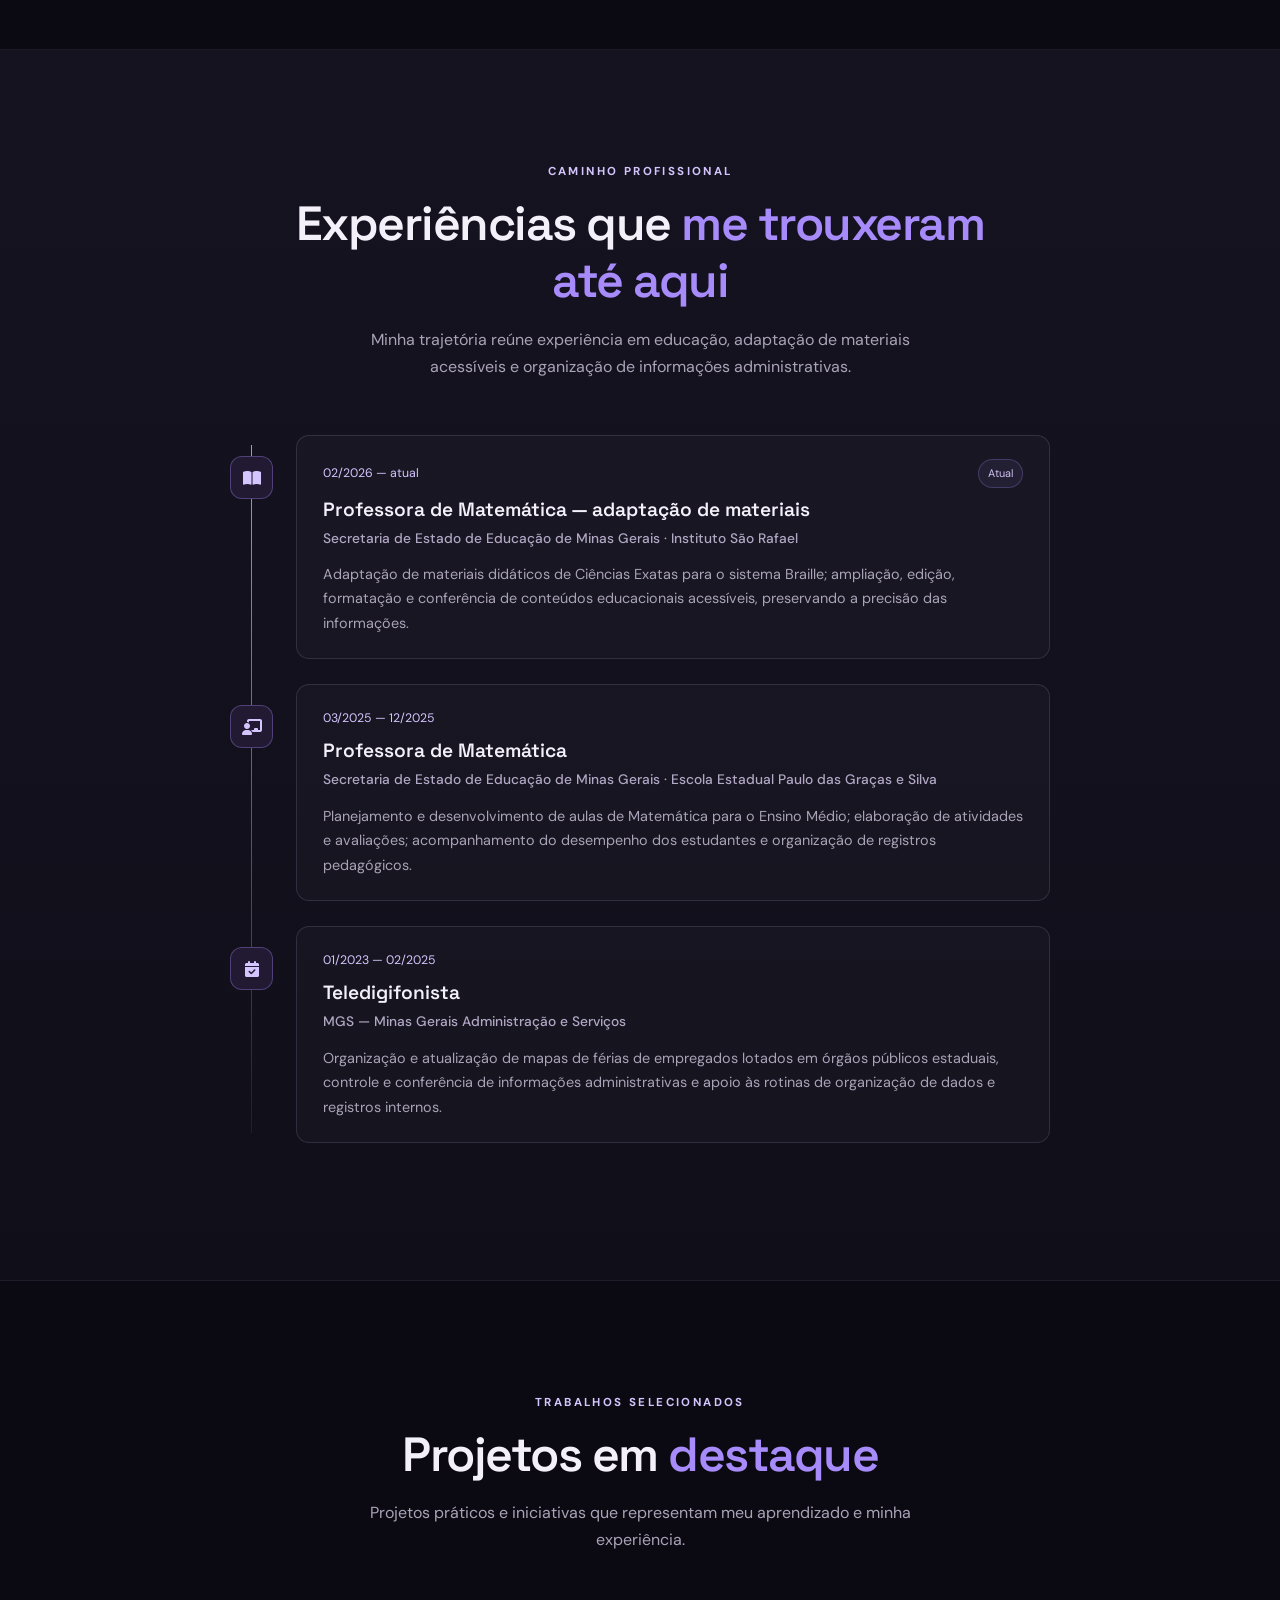
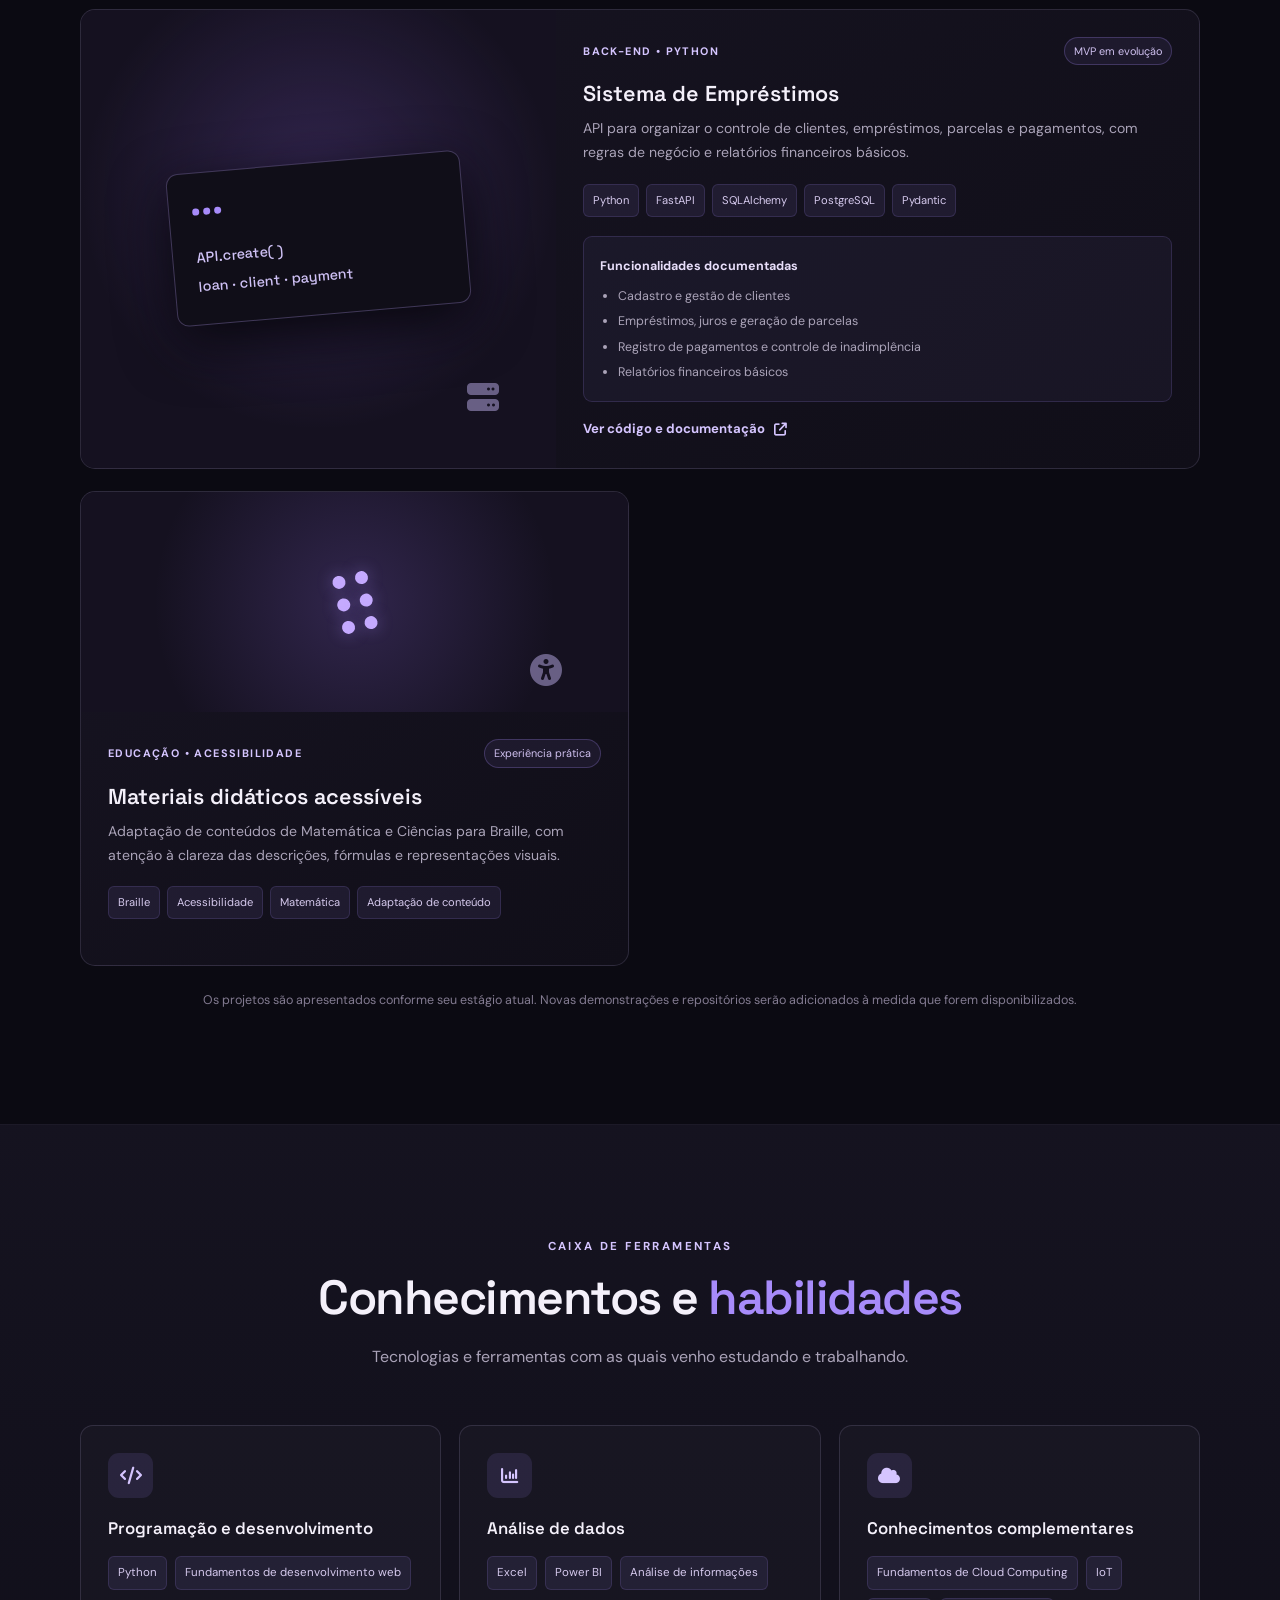
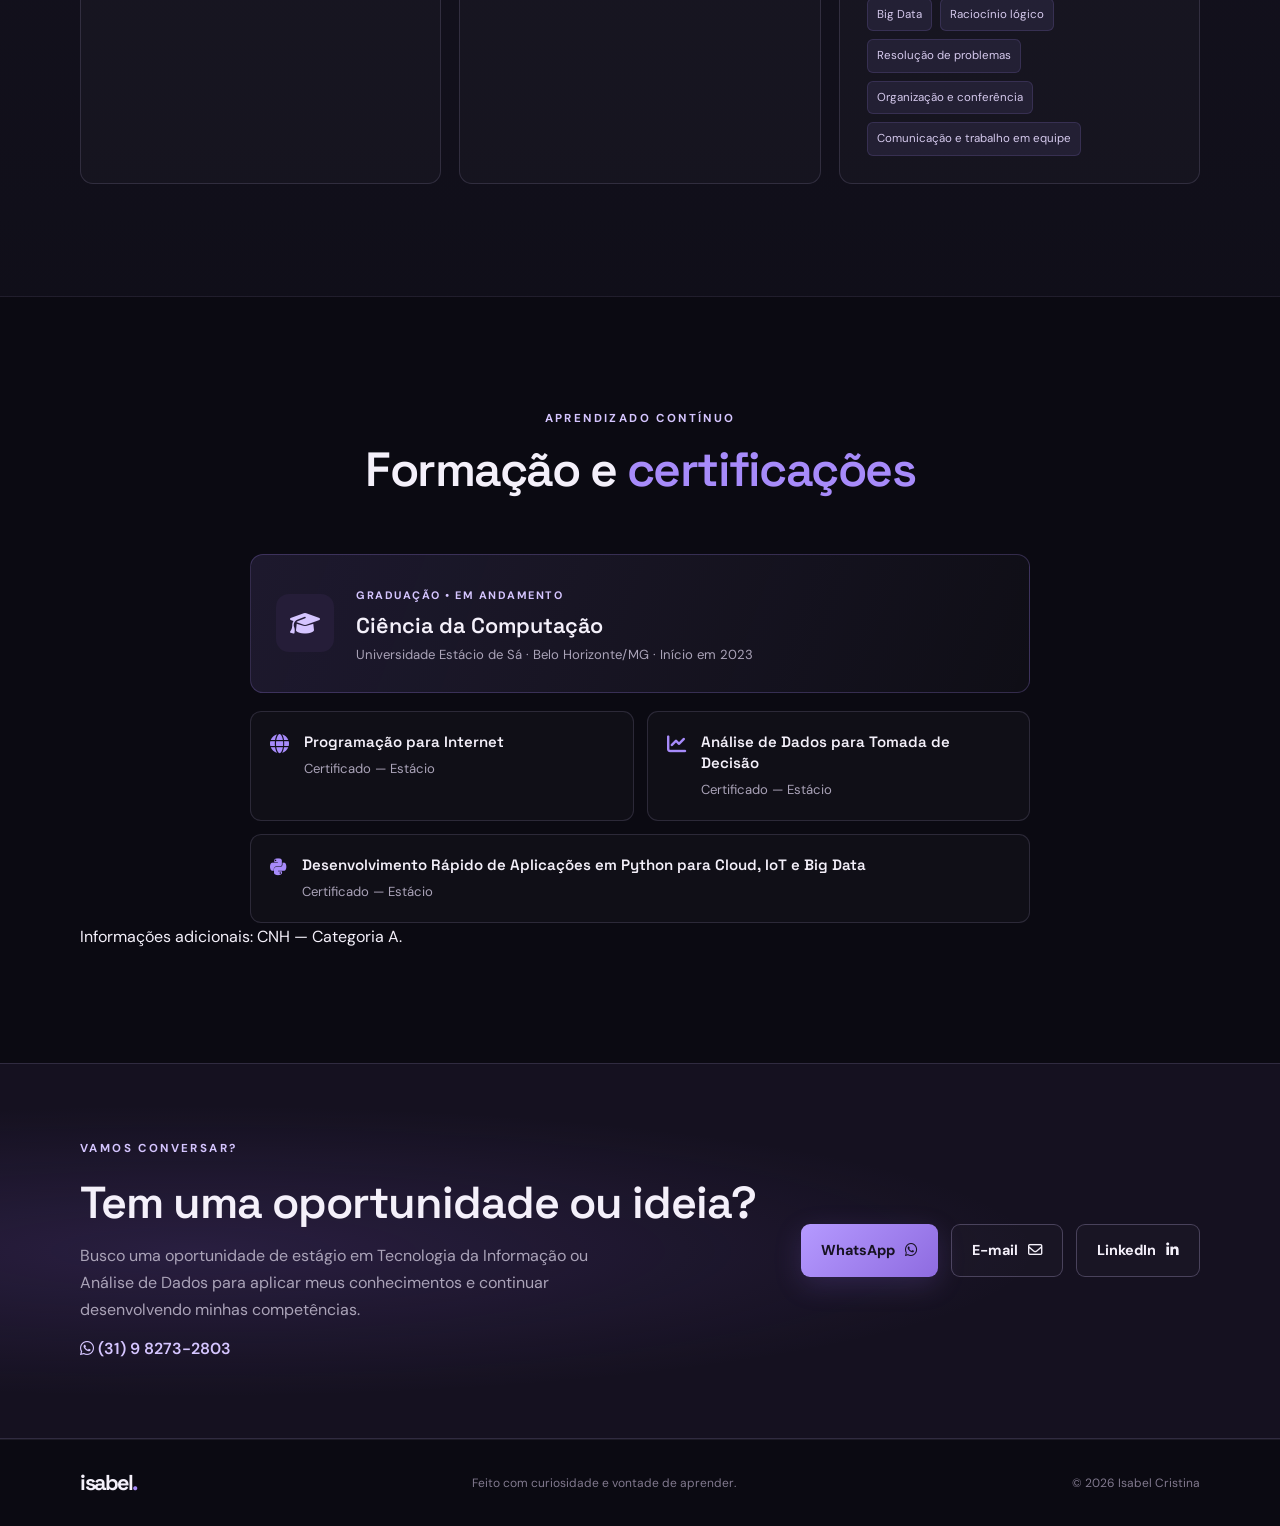
==== commit 2ce63ef2: "Alinha portfólio às informações do currículo enviado" ====
--- a/index.html
+++ b/index.html
@@ -42,7 +42,7 @@
           <p class="hero-greeting">Olá, eu sou</p>
           <h1>Isabel <span>Cristina</span></h1>
           <h2>Estudante de Ciência da Computação<br><span class="role-line">com interesse em <span class="typing" aria-live="polite">desenvolvimento de software</span><span class="cursor" aria-hidden="true">|</span></span></h2>
-          <p class="hero-description">Gosto de transformar ideias e problemas reais em soluções com tecnologia. Tenho interesse em desenvolvimento, análise de dados e acessibilidade digital.</p>
+          <p class="hero-description">Busco uma oportunidade de estágio em Tecnologia da Informação ou Análise de Dados, onde possa aplicar conhecimentos em Python, Excel e Power BI, desenvolver competências técnicas e contribuir para a análise de informações e a melhoria de processos.</p>
           <div class="hero-actions">
             <a class="button button-primary" href="#projetos">Ver projetos <i class="fa-solid fa-arrow-right" aria-hidden="true"></i></a>
             <a class="button button-secondary" href="curriculo.html">Ver currículo <i class="fa-regular fa-file-lines" aria-hidden="true"></i></a>
@@ -57,7 +57,7 @@
           <div class="portrait-frame">
             <div class="portrait-orbit orbit-a" aria-hidden="true"></div>
             <div class="portrait-orbit orbit-b" aria-hidden="true"></div>
-            <img src="imagens/isabel-cristina.jpg" alt="Retrato de Isabel Cristina" class="hero-photo">
+            <img src="imagens/HZHR9663.JPG" alt="Retrato de Isabel Cristina" class="hero-photo">
             <div class="floating-card"><span class="floating-icon"><i class="fa-solid fa-code"></i></span><span><strong>Aprender</strong><small>Construir • Evoluir</small></span></div>
           </div>
           <span class="visual-caption">Curiosidade que vira conhecimento.</span>
@@ -75,7 +75,7 @@
         <div class="about-copy">
           <p>Sou estudante de <strong>Ciência da Computação na Estácio de Sá</strong> e estou construindo minha trajetória na área de tecnologia. Tenho interesse em desenvolvimento de software, análise de dados e soluções que facilitem o dia a dia das pessoas.</p>
           <p>Minha experiência profissional também me aproximou da educação e da acessibilidade: trabalho com adaptação de materiais didáticos de Matemática para o sistema Braille. Essa vivência ampliou meu olhar para a importância de criar conteúdos e ferramentas mais inclusivos.</p>
-          <p>Gosto de aprender na prática, investigar problemas e transformar conhecimento em soluções úteis. Estou em constante desenvolvimento e busco oportunidades para crescer profissionalmente na tecnologia.</p>
+          <p>Tenho raciocínio lógico, atenção aos detalhes e experiência com organização, conferência e análise de informações. Valorizo a comunicação, o trabalho em equipe e o aprendizado contínuo.</p>
           <div class="about-highlights">
             <div><i class="fa-solid fa-laptop-code"></i><span>Desenvolvimento</span></div>
             <div><i class="fa-solid fa-chart-column"></i><span>Análise de dados</span></div>
@@ -90,7 +90,7 @@
         <div class="section-heading">
           <p class="eyebrow">CAMINHO PROFISSIONAL</p>
           <h2>Experiências que <span>me trouxeram até aqui</span></h2>
-          <p class="section-intro">Minha trajetória combina educação, organização de processos e tecnologia assistiva.</p>
+          <p class="section-intro">Minha trajetória reúne experiência em educação, adaptação de materiais acessíveis e organização de informações administrativas.</p>
         </div>
         <div class="timeline">
           <article class="timeline-item">
@@ -98,8 +98,8 @@
             <div class="timeline-card">
               <div class="timeline-meta"><span>02/2026 — atual</span><span class="tag">Atual</span></div>
               <h3>Professora de Matemática — adaptação de materiais</h3>
-              <h4>Instituto / CAP São Rafael</h4>
-              <p>Adaptação e ampliação de materiais didáticos de Matemática e Ciências para pessoas que utilizam o sistema Braille, contribuindo para o acesso ao conteúdo educacional.</p>
+              <h4>Secretaria de Estado de Educação de Minas Gerais · Instituto São Rafael</h4>
+              <p>Adaptação de materiais didáticos de Ciências Exatas para o sistema Braille; ampliação, edição, formatação e conferência de conteúdos educacionais acessíveis, preservando a precisão das informações.</p>
             </div>
           </article>
           <article class="timeline-item">
@@ -107,8 +107,8 @@
             <div class="timeline-card">
               <div class="timeline-meta"><span>03/2025 — 12/2025</span></div>
               <h3>Professora de Matemática</h3>
-              <h4>Ensino Médio</h4>
-              <p>Atuação no ensino de Matemática para estudantes do Ensino Médio, com organização de conteúdos e apoio ao processo de aprendizagem.</p>
+              <h4>Secretaria de Estado de Educação de Minas Gerais · Escola Estadual Paulo das Graças e Silva</h4>
+              <p>Planejamento e desenvolvimento de aulas de Matemática para o Ensino Médio; elaboração de atividades e avaliações; acompanhamento do desempenho dos estudantes e organização de registros pedagógicos.</p>
             </div>
           </article>
           <article class="timeline-item">
@@ -117,7 +117,7 @@
               <div class="timeline-meta"><span>01/2023 — 02/2025</span></div>
               <h3>Teledigifonista</h3>
               <h4>MGS — Minas Gerais Administração e Serviços</h4>
-              <p>Atendimento e apoio administrativo. Elaboração e organização de mapas de férias de colaboradores alocados em órgãos do Governo de Minas Gerais.</p>
+              <p>Organização e atualização de mapas de férias de empregados lotados em órgãos públicos estaduais, controle e conferência de informações administrativas e apoio às rotinas de organização de dados e registros internos.</p>
             </div>
           </article>
         </div>
@@ -162,9 +162,9 @@
           <p class="section-intro">Tecnologias e ferramentas com as quais venho estudando e trabalhando.</p>
         </div>
         <div class="skills-grid">
-          <article class="skill-group"><div class="skill-icon"><i class="fa-solid fa-code"></i></div><h3>Desenvolvimento</h3><div class="skill-chips"><span>Python</span><span>HTML</span><span>CSS</span><span>JavaScript</span><span>FastAPI</span></div></article>
-          <article class="skill-group"><div class="skill-icon"><i class="fa-solid fa-database"></i></div><h3>Dados e banco de dados</h3><div class="skill-chips"><span>SQL</span><span>PostgreSQL</span><span>Excel</span><span>Power BI</span></div></article>
-          <article class="skill-group"><div class="skill-icon"><i class="fa-solid fa-lightbulb"></i></div><h3>Competências</h3><div class="skill-chips"><span>Resolução de problemas</span><span>Organização</span><span>Comunicação</span><span>Aprendizado contínuo</span><span>Adaptação de conteúdos</span></div></article>
+          <article class="skill-group"><div class="skill-icon"><i class="fa-solid fa-code"></i></div><h3>Programação e desenvolvimento</h3><div class="skill-chips"><span>Python</span><span>Fundamentos de desenvolvimento web</span></div></article>
+          <article class="skill-group"><div class="skill-icon"><i class="fa-solid fa-chart-column"></i></div><h3>Análise de dados</h3><div class="skill-chips"><span>Excel</span><span>Power BI</span><span>Análise de informações</span></div></article>
+          <article class="skill-group"><div class="skill-icon"><i class="fa-solid fa-cloud"></i></div><h3>Conhecimentos complementares</h3><div class="skill-chips"><span>Fundamentos de Cloud Computing</span><span>IoT</span><span>Big Data</span><span>Raciocínio lógico</span><span>Resolução de problemas</span><span>Organização e conferência</span><span>Comunicação e trabalho em equipe</span></div></article>
         </div>
       </div>
     </section>
@@ -176,18 +176,19 @@
       </div>
       <div class="education-card">
         <div class="education-icon"><i class="fa-solid fa-graduation-cap"></i></div>
-        <div><span class="education-label">GRADUAÇÃO • EM ANDAMENTO</span><h3>Ciência da Computação</h3><p>Estácio de Sá · Início em 2023</p></div>
+        <div><span class="education-label">GRADUAÇÃO • EM ANDAMENTO</span><h3>Ciência da Computação</h3><p>Universidade Estácio de Sá · Belo Horizonte/MG · Início em 2023</p></div>
       </div>
       <div class="cert-grid">
         <article class="cert-card"><i class="fa-solid fa-globe"></i><div><h3>Programação para Internet</h3><p>Certificado — Estácio</p></div></article>
         <article class="cert-card"><i class="fa-solid fa-chart-line"></i><div><h3>Análise de Dados para Tomada de Decisão</h3><p>Certificado — Estácio</p></div></article>
         <article class="cert-card"><i class="fa-brands fa-python"></i><div><h3>Desenvolvimento Rápido de Aplicações em Python para Cloud, IoT e Big Data</h3><p>Certificado — Estácio</p></div></article>
       </div>
+      <p class="additional-info">Informações adicionais: CNH — Categoria A.</p>
     </section>
 
     <section class="contact-section" id="contato">
       <div class="container contact-inner">
-        <div><p class="eyebrow">VAMOS CONVERSAR?</p><h2>Tem uma oportunidade ou ideia?</h2><p>Estou aberta a trocar experiências, aprender e conhecer novos desafios na área de tecnologia.</p><p class="contact-phone"><i class="fa-brands fa-whatsapp"></i> (31) 98273-2803</p><p class="contact-phone"><i class="fa-brands fa-whatsapp"></i> (31) 98273-2803</p></div>
+        <div><p class="eyebrow">VAMOS CONVERSAR?</p><h2>Tem uma oportunidade ou ideia?</h2><p>Busco uma oportunidade de estágio em Tecnologia da Informação ou Análise de Dados para aplicar meus conhecimentos e continuar desenvolvendo minhas competências.</p><p class="contact-phone"><i class="fa-brands fa-whatsapp"></i> (31) 9 8273-2803</p></div>
         <div class="contact-actions">
           <a class="button button-primary" href="https://wa.me/5531982732803" target="_blank" rel="noopener noreferrer">WhatsApp <i class="fa-brands fa-whatsapp"></i></a>
           <a class="button button-secondary" href="mailto:Isabelcris.dev@gmail.com">E-mail <i class="fa-regular fa-envelope"></i></a><a class="button button-secondary" href="https://www.linkedin.com/in/isabel-cristina-12018b15b/" target="_blank" rel="noopener noreferrer">LinkedIn <i class="fa-brands fa-linkedin-in"></i></a>
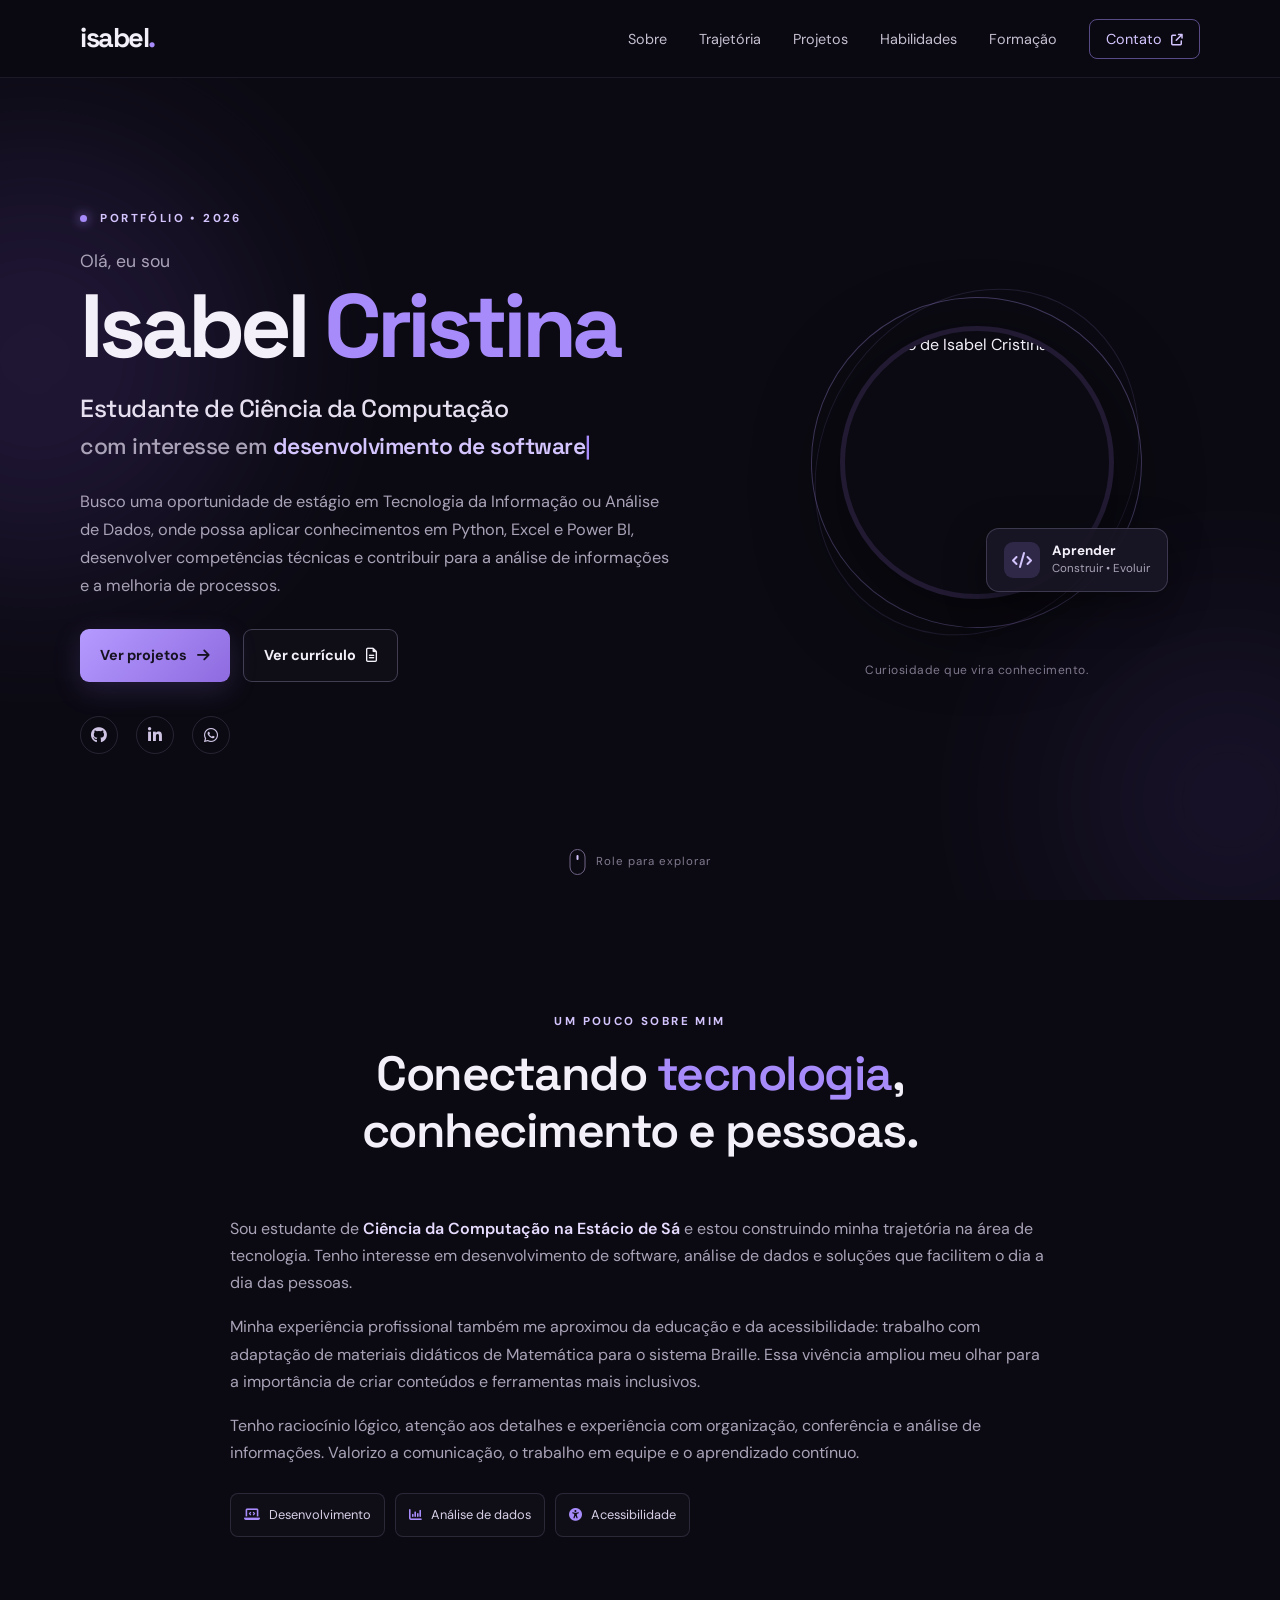
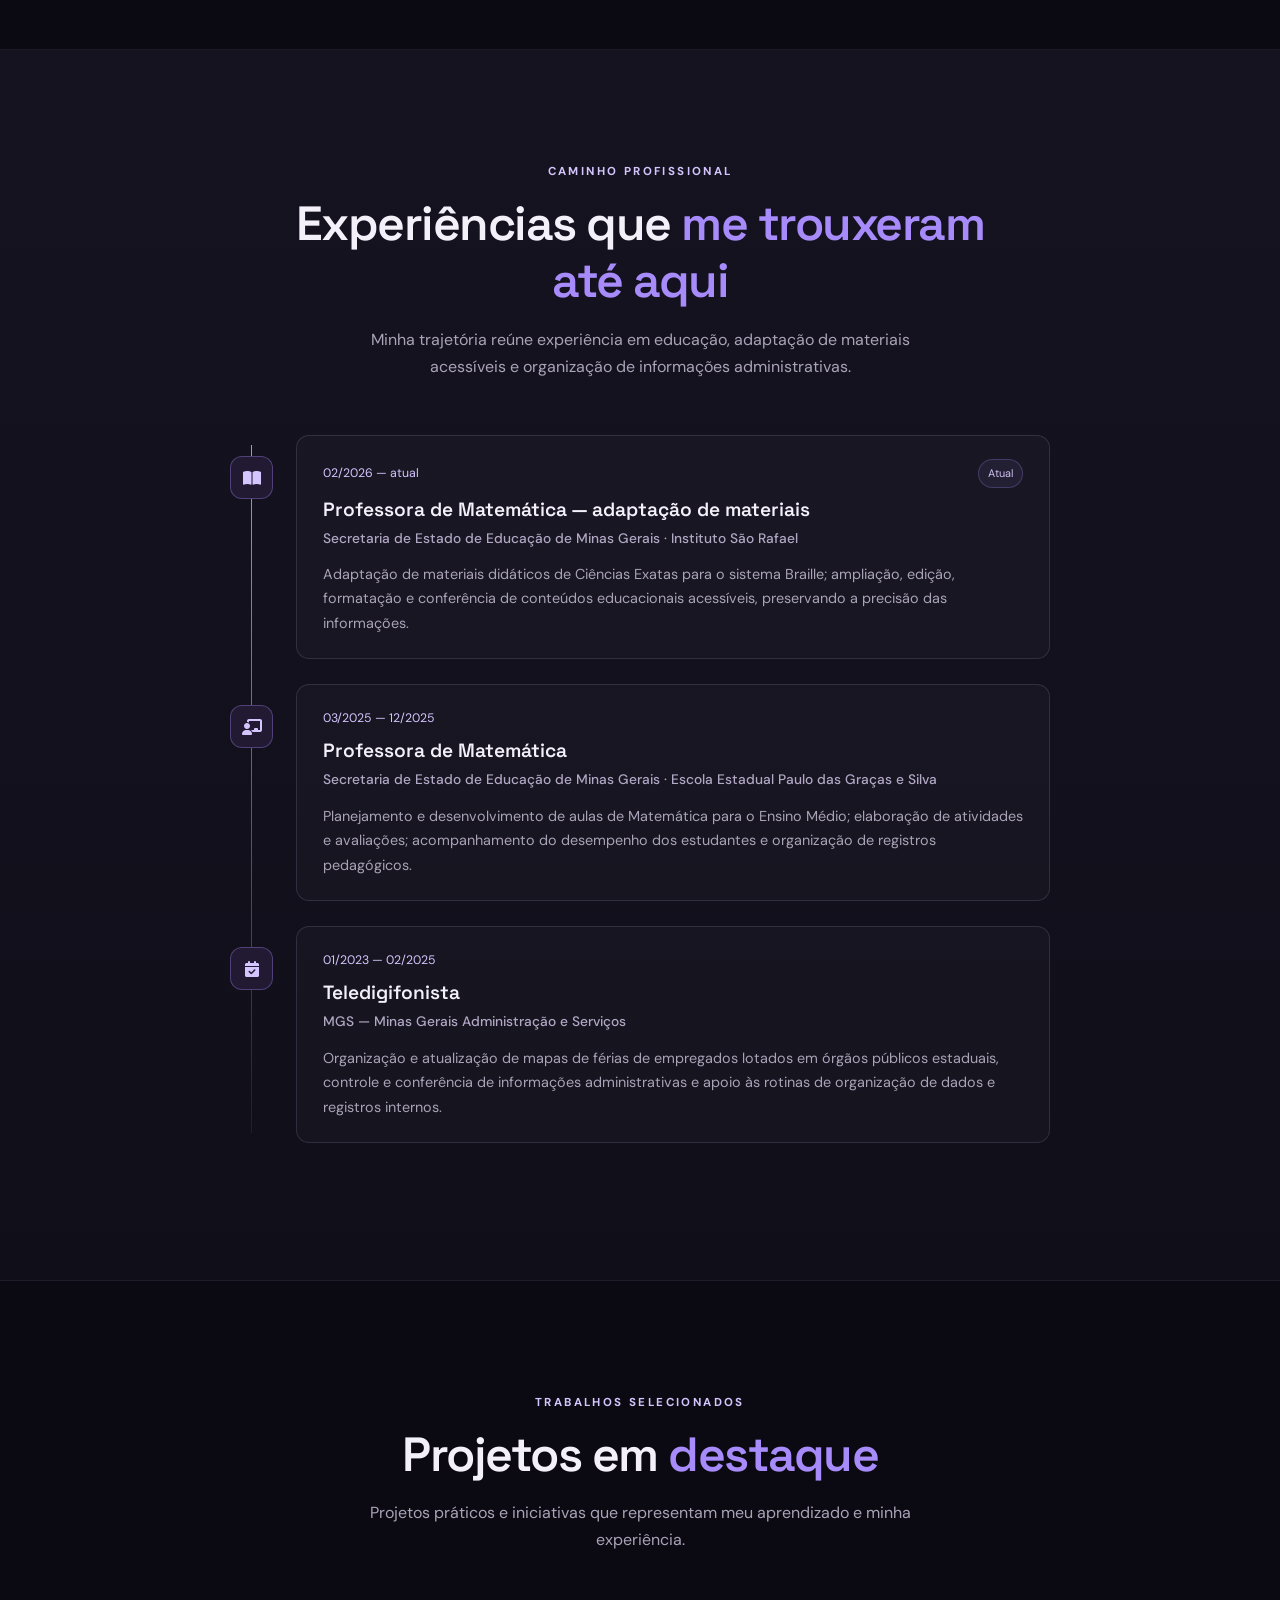
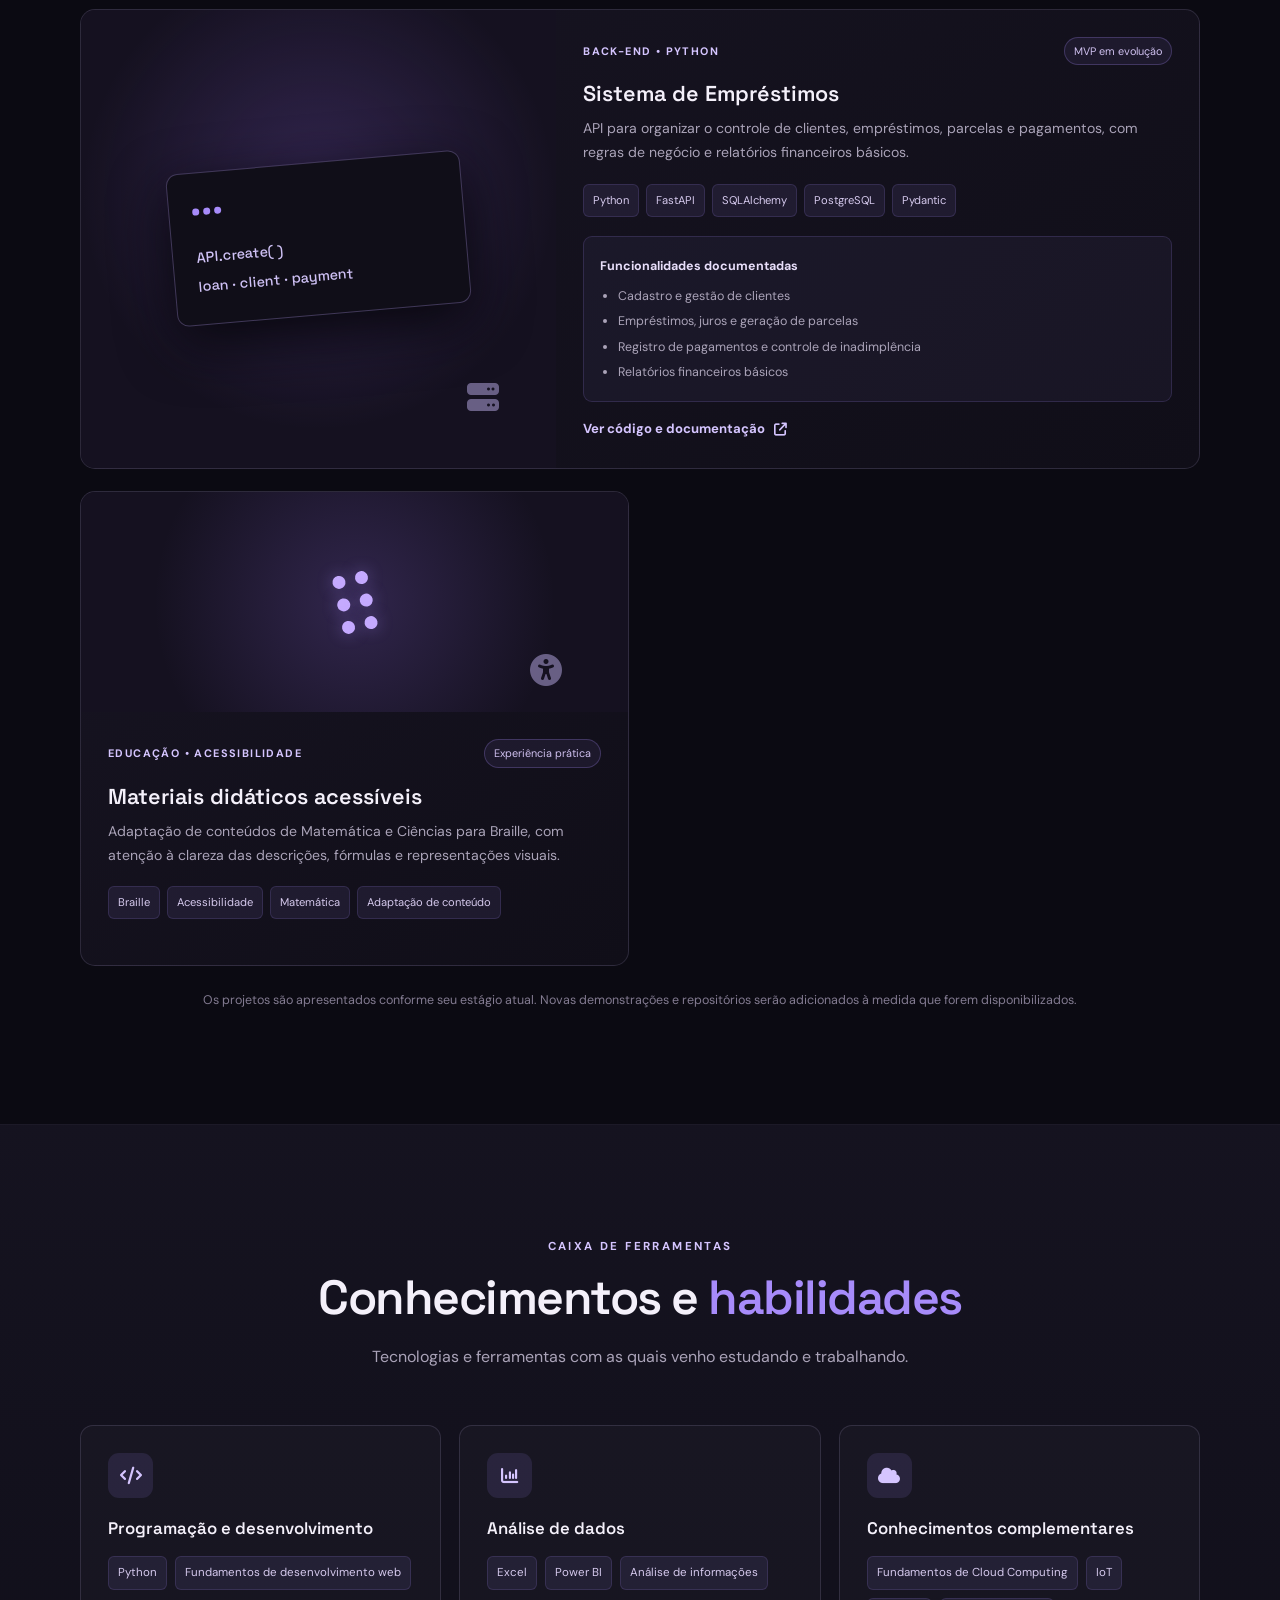
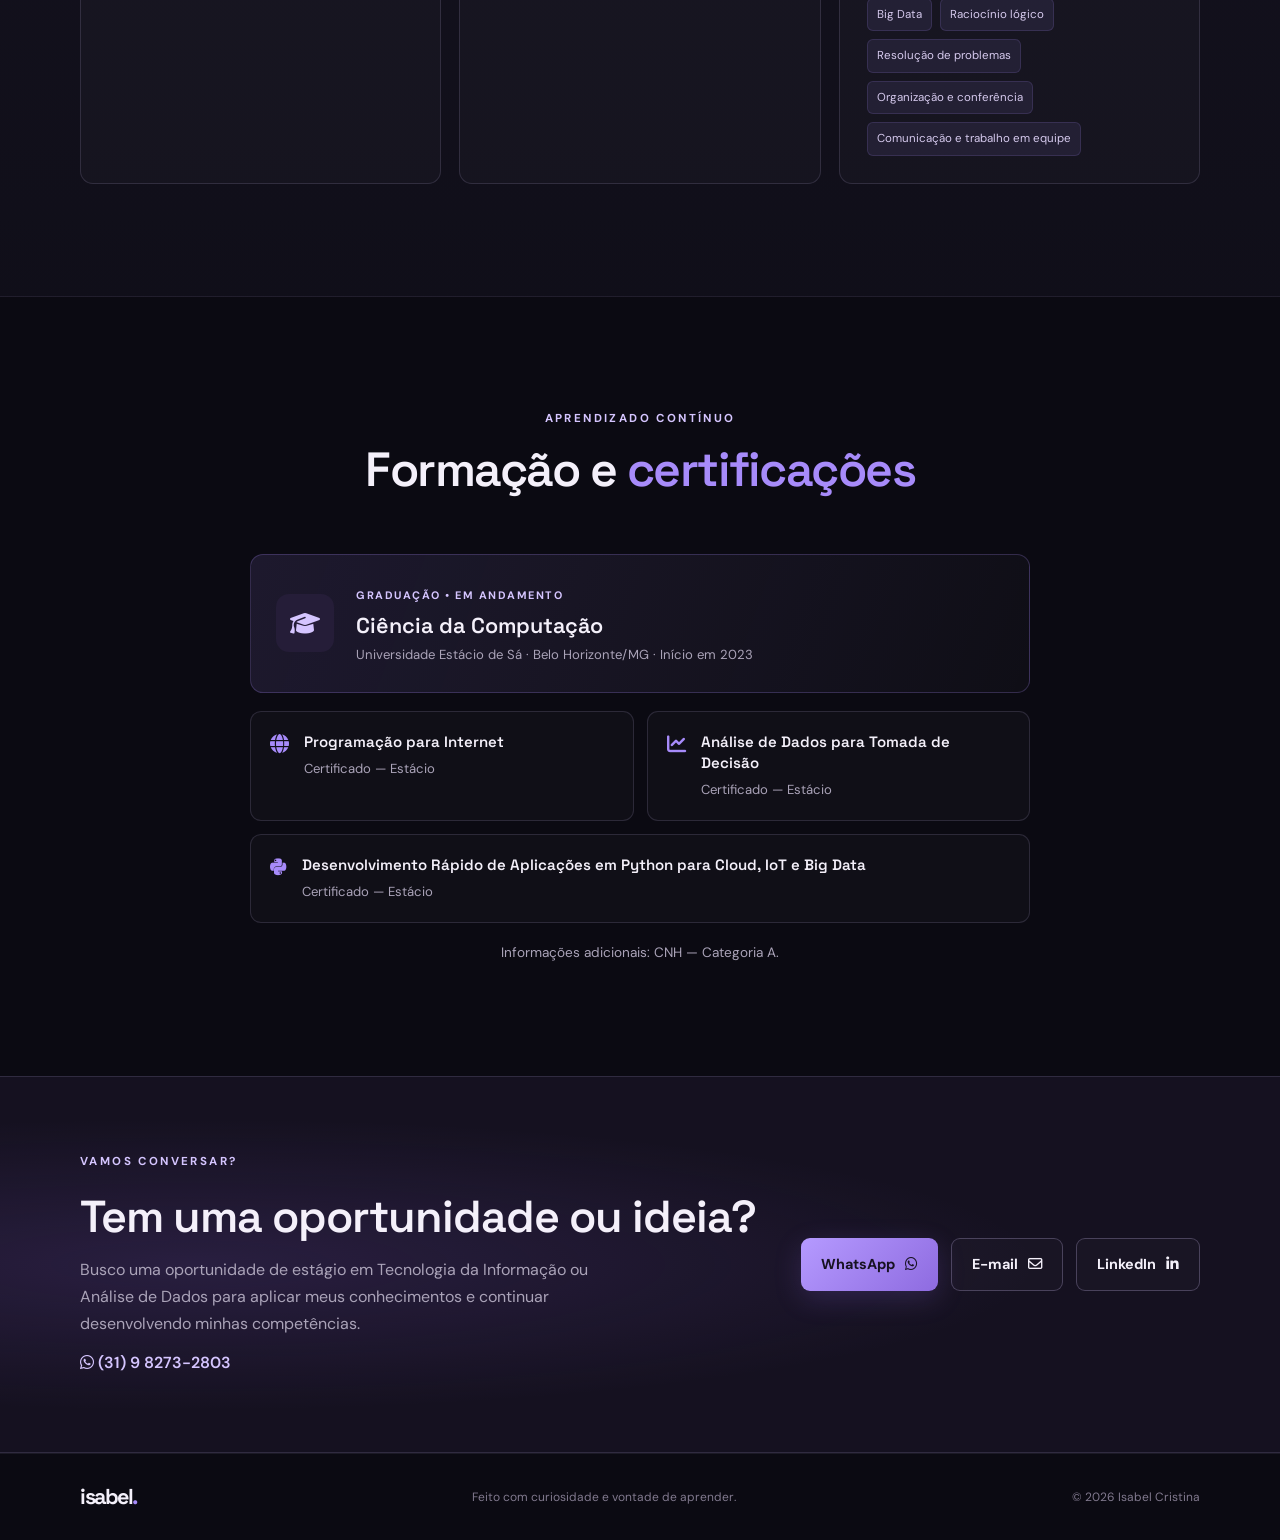
==== commit e4083fd4: "Usa a nova foto enviada no portfólio" ====
--- a/index.html
+++ b/index.html
@@ -57,7 +57,7 @@
           <div class="portrait-frame">
             <div class="portrait-orbit orbit-a" aria-hidden="true"></div>
             <div class="portrait-orbit orbit-b" aria-hidden="true"></div>
-            <img src="imagens/HZHR9663.JPG" alt="Retrato de Isabel Cristina" class="hero-photo">
+            <img src="imagens/isabel-cristina.jpg" alt="Retrato de Isabel Cristina" class="hero-photo">
             <div class="floating-card"><span class="floating-icon"><i class="fa-solid fa-code"></i></span><span><strong>Aprender</strong><small>Construir • Evoluir</small></span></div>
           </div>
           <span class="visual-caption">Curiosidade que vira conhecimento.</span>
--- a/css/style.css
+++ b/css/style.css
@@ -153,3 +153,5 @@
 .project-details strong{font-size:.78rem;color:#e8defa}
 .project-details ul{margin:8px 0 0;padding-left:18px;color:var(--muted);font-size:.78rem}
 .project-details li{margin:4px 0}
+
+.additional-info{max-width:780px;margin:18px auto 0;color:var(--muted);font-size:.85rem;text-align:center}
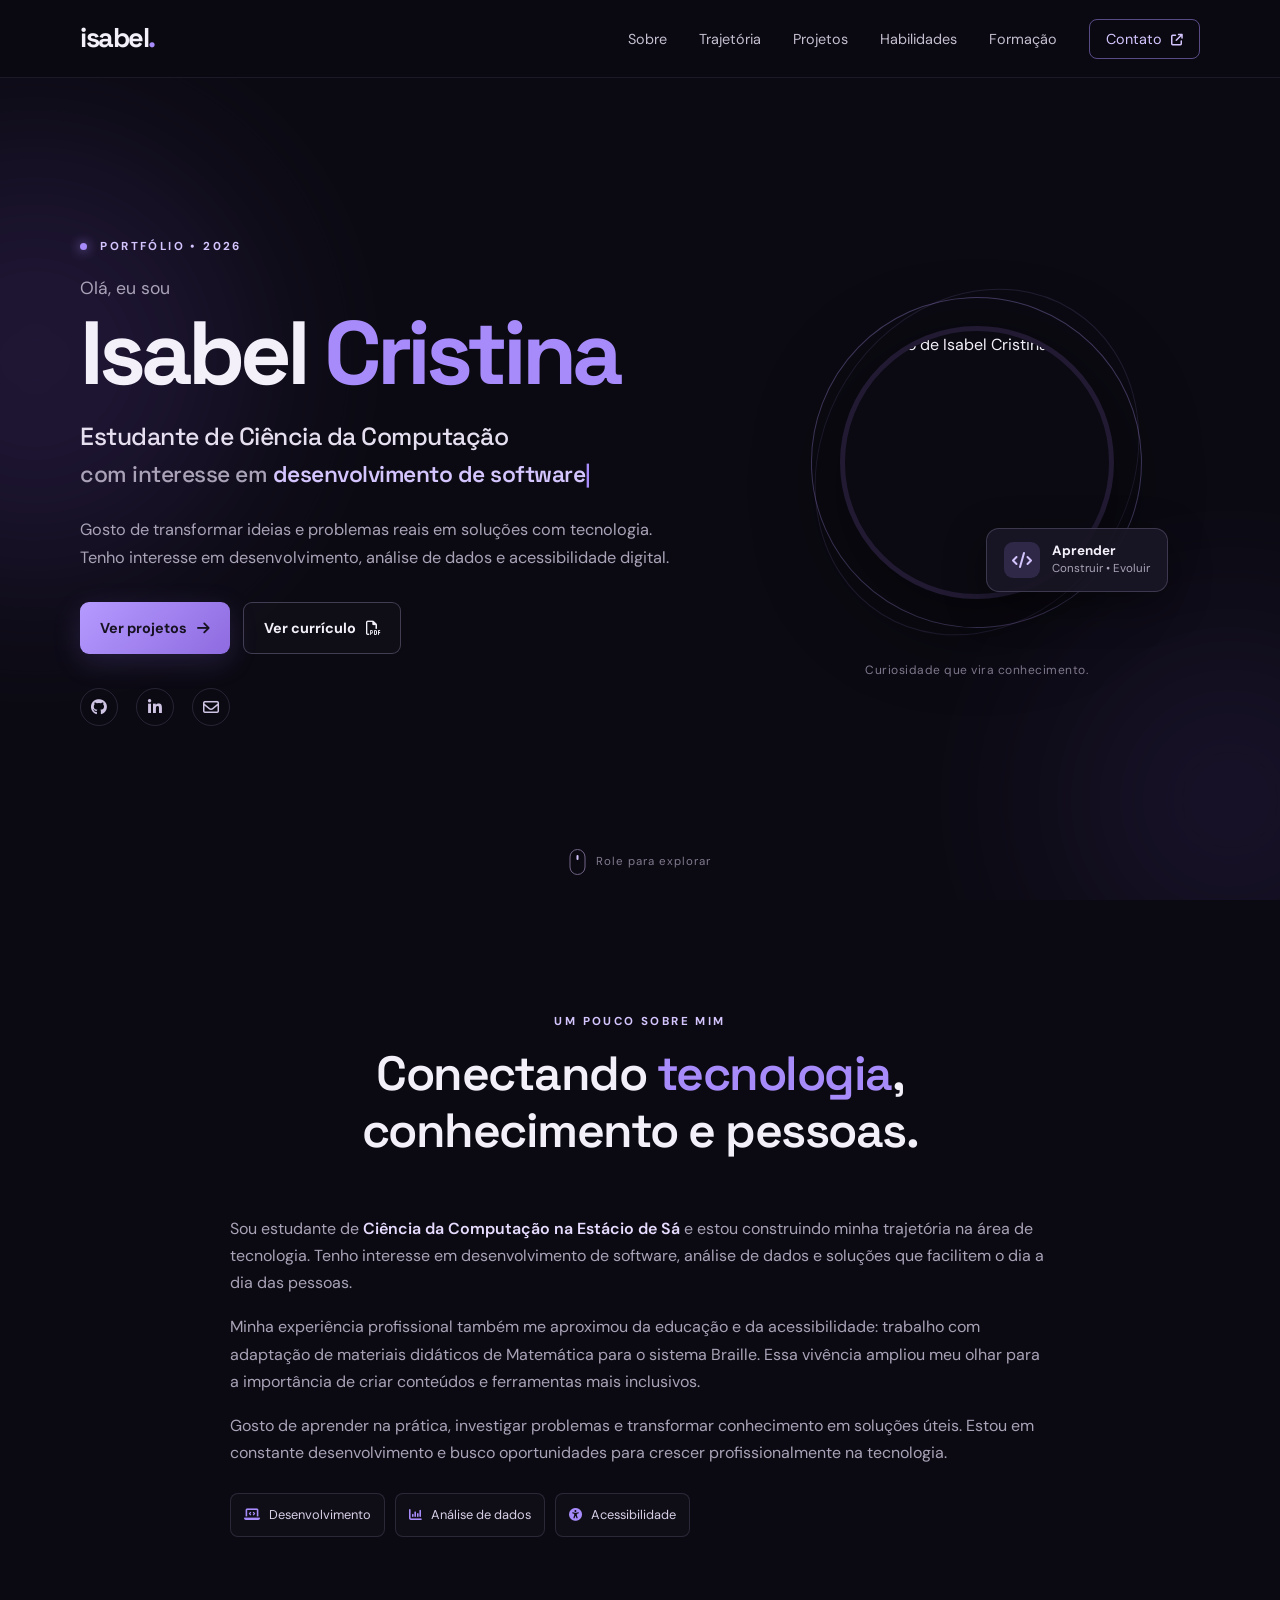
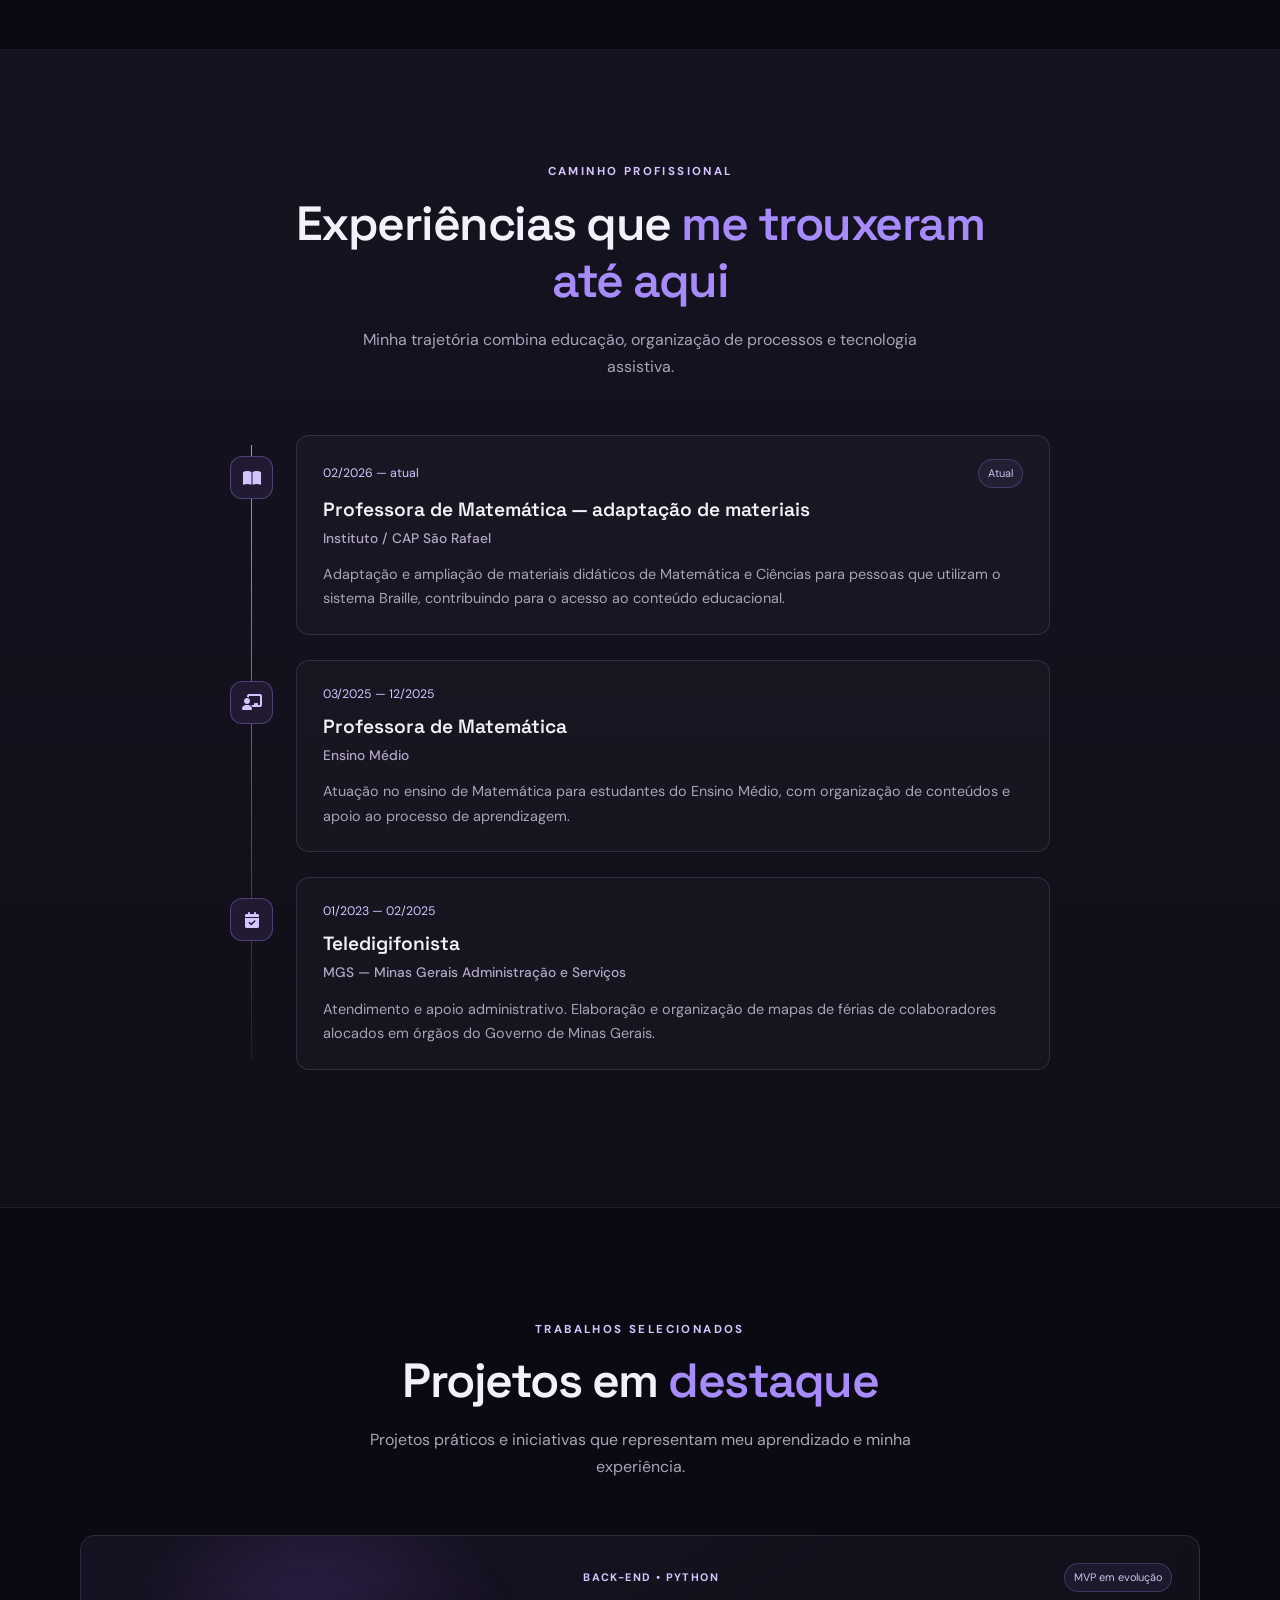
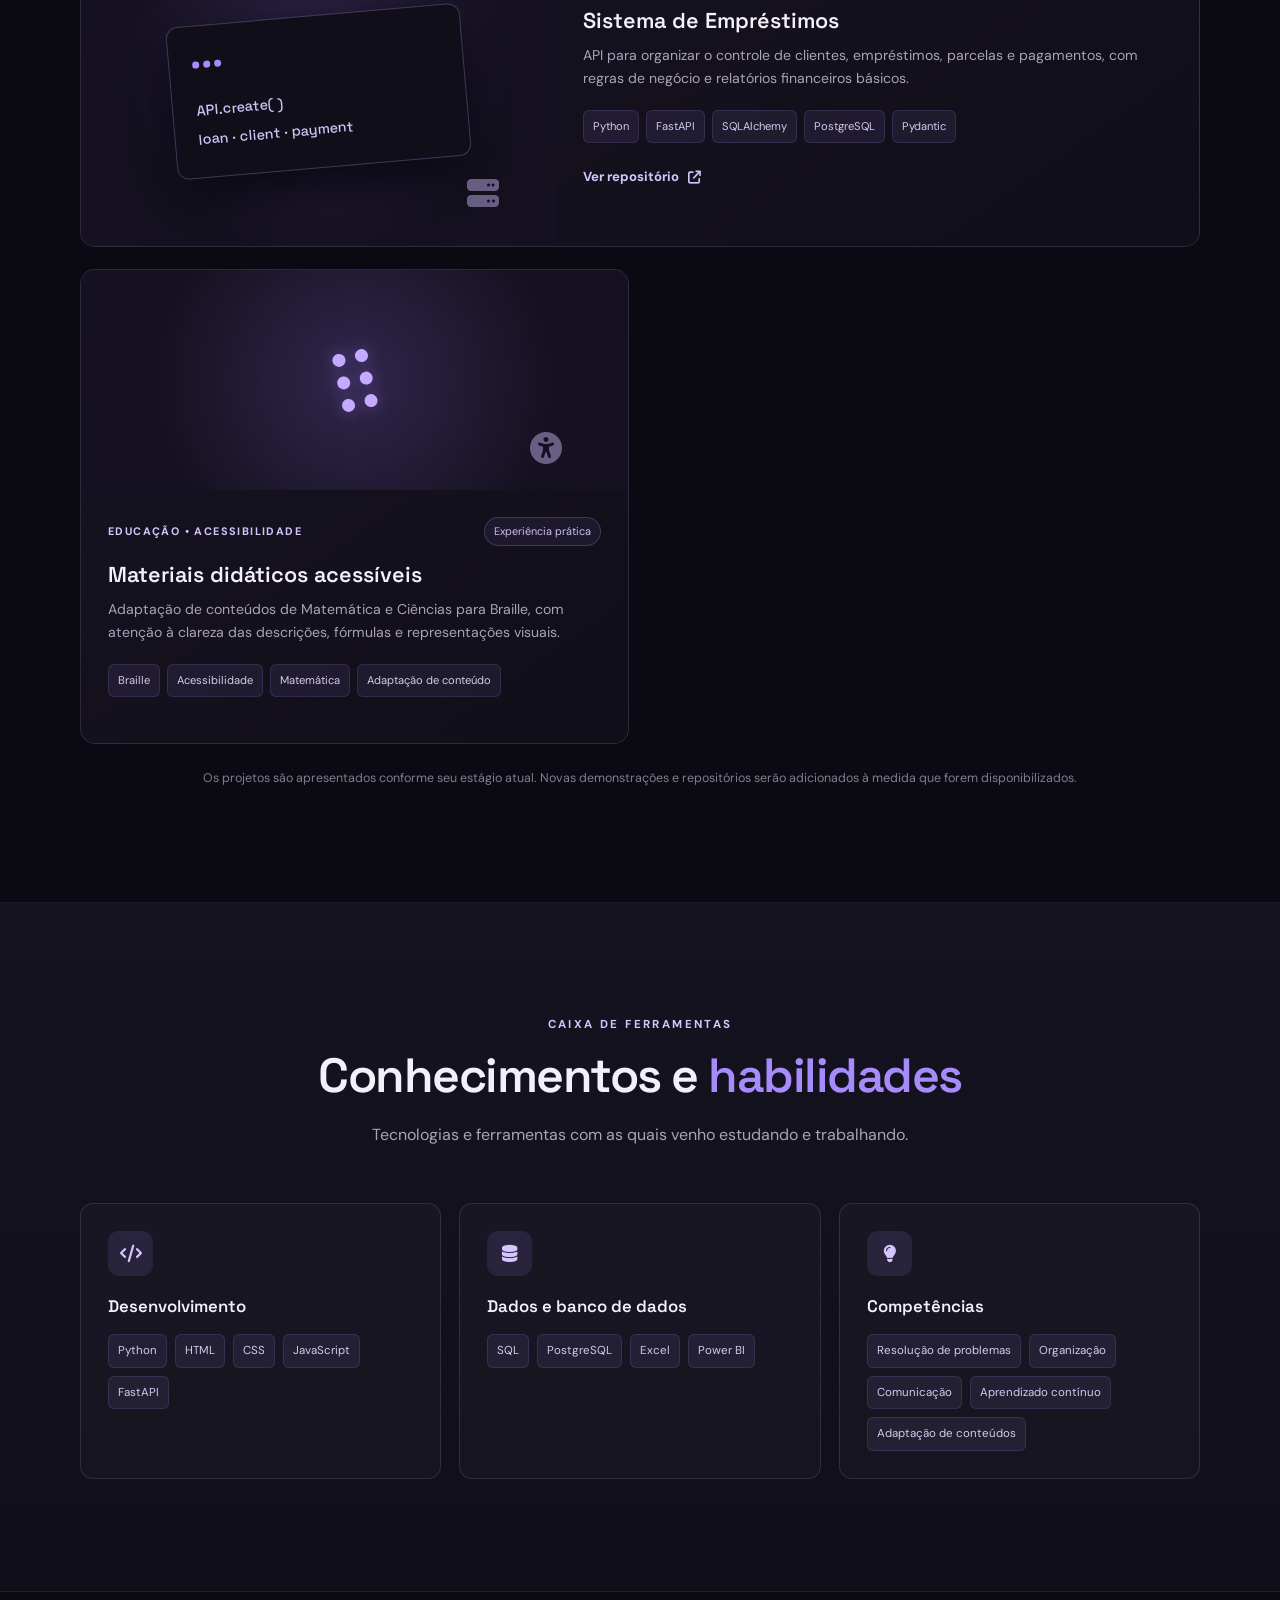
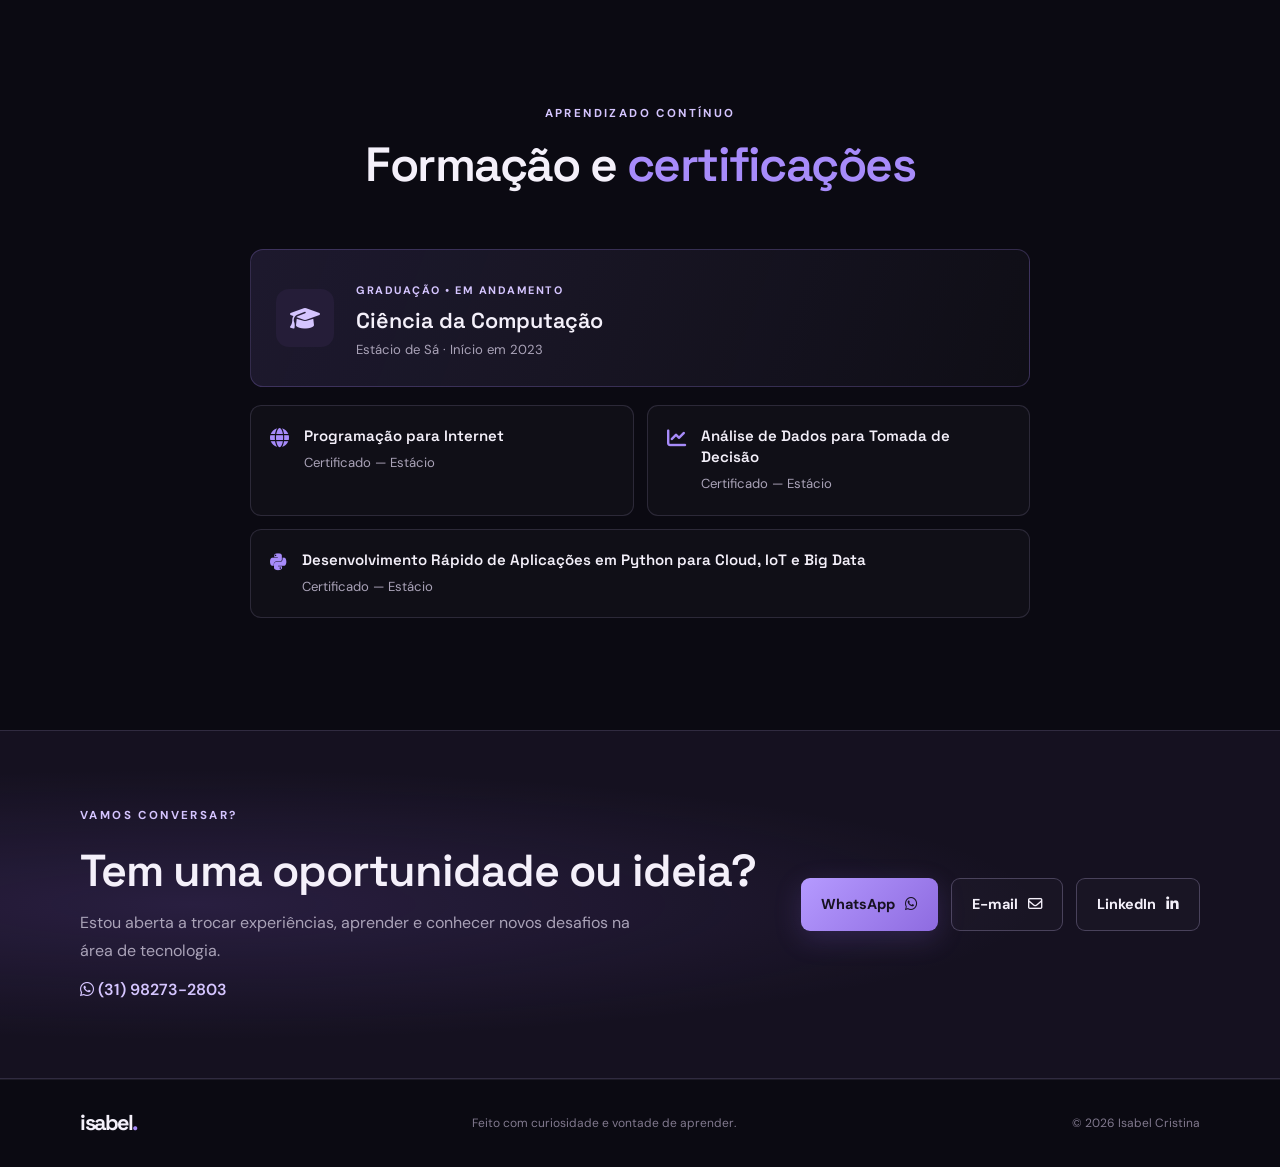
==== commit c0990247: "Remove Barber Shop project card from index.html Removed the Barber Shop project card details from th" ====
--- a/index.html
+++ b/index.html
@@ -42,15 +42,15 @@
           <p class="hero-greeting">Olá, eu sou</p>
           <h1>Isabel <span>Cristina</span></h1>
           <h2>Estudante de Ciência da Computação<br><span class="role-line">com interesse em <span class="typing" aria-live="polite">desenvolvimento de software</span><span class="cursor" aria-hidden="true">|</span></span></h2>
-          <p class="hero-description">Busco uma oportunidade de estágio em Tecnologia da Informação ou Análise de Dados, onde possa aplicar conhecimentos em Python, Excel e Power BI, desenvolver competências técnicas e contribuir para a análise de informações e a melhoria de processos.</p>
+          <p class="hero-description">Gosto de transformar ideias e problemas reais em soluções com tecnologia. Tenho interesse em desenvolvimento, análise de dados e acessibilidade digital.</p>
           <div class="hero-actions">
             <a class="button button-primary" href="#projetos">Ver projetos <i class="fa-solid fa-arrow-right" aria-hidden="true"></i></a>
-            <a class="button button-secondary" href="curriculo.html">Ver currículo <i class="fa-regular fa-file-lines" aria-hidden="true"></i></a>
+            <a class="button button-secondary" href="curriculo.html">Ver currículo <i class="fa-regular fa-file-pdf" aria-hidden="true"></i></a>
           </div>
           <div class="social-links" aria-label="Redes profissionais">
             <a href="https://github.com/Isa-Cris24" target="_blank" rel="noopener noreferrer" aria-label="GitHub"><i class="fa-brands fa-github"></i></a>
             <a href="https://www.linkedin.com/in/isabel-cristina-12018b15b/" target="_blank" rel="noopener noreferrer" aria-label="LinkedIn"><i class="fa-brands fa-linkedin-in"></i></a>
-            <a href="https://wa.me/5531982732803" target="_blank" rel="noopener noreferrer" aria-label="WhatsApp"><i class="fa-brands fa-whatsapp"></i></a>
+            <a href="https://wa.me/5531982732803" target="_blank" rel="noopener noreferrer" aria-label="WhatsApp"><i class="fa-regular fa-envelope"></i></a>
           </div>
         </div>
         <div class="hero-visual">
@@ -75,7 +75,7 @@
         <div class="about-copy">
           <p>Sou estudante de <strong>Ciência da Computação na Estácio de Sá</strong> e estou construindo minha trajetória na área de tecnologia. Tenho interesse em desenvolvimento de software, análise de dados e soluções que facilitem o dia a dia das pessoas.</p>
           <p>Minha experiência profissional também me aproximou da educação e da acessibilidade: trabalho com adaptação de materiais didáticos de Matemática para o sistema Braille. Essa vivência ampliou meu olhar para a importância de criar conteúdos e ferramentas mais inclusivos.</p>
-          <p>Tenho raciocínio lógico, atenção aos detalhes e experiência com organização, conferência e análise de informações. Valorizo a comunicação, o trabalho em equipe e o aprendizado contínuo.</p>
+          <p>Gosto de aprender na prática, investigar problemas e transformar conhecimento em soluções úteis. Estou em constante desenvolvimento e busco oportunidades para crescer profissionalmente na tecnologia.</p>
           <div class="about-highlights">
             <div><i class="fa-solid fa-laptop-code"></i><span>Desenvolvimento</span></div>
             <div><i class="fa-solid fa-chart-column"></i><span>Análise de dados</span></div>
@@ -90,7 +90,7 @@
         <div class="section-heading">
           <p class="eyebrow">CAMINHO PROFISSIONAL</p>
           <h2>Experiências que <span>me trouxeram até aqui</span></h2>
-          <p class="section-intro">Minha trajetória reúne experiência em educação, adaptação de materiais acessíveis e organização de informações administrativas.</p>
+          <p class="section-intro">Minha trajetória combina educação, organização de processos e tecnologia assistiva.</p>
         </div>
         <div class="timeline">
           <article class="timeline-item">
@@ -98,8 +98,8 @@
             <div class="timeline-card">
               <div class="timeline-meta"><span>02/2026 — atual</span><span class="tag">Atual</span></div>
               <h3>Professora de Matemática — adaptação de materiais</h3>
-              <h4>Secretaria de Estado de Educação de Minas Gerais · Instituto São Rafael</h4>
-              <p>Adaptação de materiais didáticos de Ciências Exatas para o sistema Braille; ampliação, edição, formatação e conferência de conteúdos educacionais acessíveis, preservando a precisão das informações.</p>
+              <h4>Instituto / CAP São Rafael</h4>
+              <p>Adaptação e ampliação de materiais didáticos de Matemática e Ciências para pessoas que utilizam o sistema Braille, contribuindo para o acesso ao conteúdo educacional.</p>
             </div>
           </article>
           <article class="timeline-item">
@@ -107,8 +107,8 @@
             <div class="timeline-card">
               <div class="timeline-meta"><span>03/2025 — 12/2025</span></div>
               <h3>Professora de Matemática</h3>
-              <h4>Secretaria de Estado de Educação de Minas Gerais · Escola Estadual Paulo das Graças e Silva</h4>
-              <p>Planejamento e desenvolvimento de aulas de Matemática para o Ensino Médio; elaboração de atividades e avaliações; acompanhamento do desempenho dos estudantes e organização de registros pedagógicos.</p>
+              <h4>Ensino Médio</h4>
+              <p>Atuação no ensino de Matemática para estudantes do Ensino Médio, com organização de conteúdos e apoio ao processo de aprendizagem.</p>
             </div>
           </article>
           <article class="timeline-item">
@@ -117,7 +117,7 @@
               <div class="timeline-meta"><span>01/2023 — 02/2025</span></div>
               <h3>Teledigifonista</h3>
               <h4>MGS — Minas Gerais Administração e Serviços</h4>
-              <p>Organização e atualização de mapas de férias de empregados lotados em órgãos públicos estaduais, controle e conferência de informações administrativas e apoio às rotinas de organização de dados e registros internos.</p>
+              <p>Atendimento e apoio administrativo. Elaboração e organização de mapas de férias de colaboradores alocados em órgãos do Governo de Minas Gerais.</p>
             </div>
           </article>
         </div>
@@ -138,10 +138,10 @@
             <h3>Sistema de Empréstimos</h3>
             <p>API para organizar o controle de clientes, empréstimos, parcelas e pagamentos, com regras de negócio e relatórios financeiros básicos.</p>
             <div class="tech-list"><span>Python</span><span>FastAPI</span><span>SQLAlchemy</span><span>PostgreSQL</span><span>Pydantic</span></div>
-            <div class="project-details"><strong>Funcionalidades documentadas</strong><ul><li>Cadastro e gestão de clientes</li><li>Empréstimos, juros e geração de parcelas</li><li>Registro de pagamentos e controle de inadimplência</li><li>Relatórios financeiros básicos</li></ul></div><a class="project-link" href="https://github.com/Isa-Cris24/sistema-emprestimo-fastapi" target="_blank" rel="noopener noreferrer">Ver código e documentação <i class="fa-solid fa-arrow-up-right-from-square"></i></a>
+            <a class="project-link" href="https://github.com/Isa-Cris24/sistema-emprestimo-fastapi" target="_blank" rel="noopener noreferrer">Ver repositório <i class="fa-solid fa-arrow-up-right-from-square"></i></a>
           </div>
         </article>
-<article class="project-card">
+        <article class="project-card">
           <div class="project-art art-access"><div class="braille-dots" aria-hidden="true"><i></i><i></i><i></i><i></i><i></i><i></i></div><i class="fa-solid fa-universal-access art-symbol"></i></div>
           <div class="project-content">
             <div class="project-topline"><span class="project-type">EDUCAÇÃO • ACESSIBILIDADE</span><span class="tag">Experiência prática</span></div>
@@ -162,9 +162,9 @@
           <p class="section-intro">Tecnologias e ferramentas com as quais venho estudando e trabalhando.</p>
         </div>
         <div class="skills-grid">
-          <article class="skill-group"><div class="skill-icon"><i class="fa-solid fa-code"></i></div><h3>Programação e desenvolvimento</h3><div class="skill-chips"><span>Python</span><span>Fundamentos de desenvolvimento web</span></div></article>
-          <article class="skill-group"><div class="skill-icon"><i class="fa-solid fa-chart-column"></i></div><h3>Análise de dados</h3><div class="skill-chips"><span>Excel</span><span>Power BI</span><span>Análise de informações</span></div></article>
-          <article class="skill-group"><div class="skill-icon"><i class="fa-solid fa-cloud"></i></div><h3>Conhecimentos complementares</h3><div class="skill-chips"><span>Fundamentos de Cloud Computing</span><span>IoT</span><span>Big Data</span><span>Raciocínio lógico</span><span>Resolução de problemas</span><span>Organização e conferência</span><span>Comunicação e trabalho em equipe</span></div></article>
+          <article class="skill-group"><div class="skill-icon"><i class="fa-solid fa-code"></i></div><h3>Desenvolvimento</h3><div class="skill-chips"><span>Python</span><span>HTML</span><span>CSS</span><span>JavaScript</span><span>FastAPI</span></div></article>
+          <article class="skill-group"><div class="skill-icon"><i class="fa-solid fa-database"></i></div><h3>Dados e banco de dados</h3><div class="skill-chips"><span>SQL</span><span>PostgreSQL</span><span>Excel</span><span>Power BI</span></div></article>
+          <article class="skill-group"><div class="skill-icon"><i class="fa-solid fa-lightbulb"></i></div><h3>Competências</h3><div class="skill-chips"><span>Resolução de problemas</span><span>Organização</span><span>Comunicação</span><span>Aprendizado contínuo</span><span>Adaptação de conteúdos</span></div></article>
         </div>
       </div>
     </section>
@@ -176,19 +176,18 @@
       </div>
       <div class="education-card">
         <div class="education-icon"><i class="fa-solid fa-graduation-cap"></i></div>
-        <div><span class="education-label">GRADUAÇÃO • EM ANDAMENTO</span><h3>Ciência da Computação</h3><p>Universidade Estácio de Sá · Belo Horizonte/MG · Início em 2023</p></div>
+        <div><span class="education-label">GRADUAÇÃO • EM ANDAMENTO</span><h3>Ciência da Computação</h3><p>Estácio de Sá · Início em 2023</p></div>
       </div>
       <div class="cert-grid">
         <article class="cert-card"><i class="fa-solid fa-globe"></i><div><h3>Programação para Internet</h3><p>Certificado — Estácio</p></div></article>
         <article class="cert-card"><i class="fa-solid fa-chart-line"></i><div><h3>Análise de Dados para Tomada de Decisão</h3><p>Certificado — Estácio</p></div></article>
         <article class="cert-card"><i class="fa-brands fa-python"></i><div><h3>Desenvolvimento Rápido de Aplicações em Python para Cloud, IoT e Big Data</h3><p>Certificado — Estácio</p></div></article>
       </div>
-      <p class="additional-info">Informações adicionais: CNH — Categoria A.</p>
     </section>
 
     <section class="contact-section" id="contato">
       <div class="container contact-inner">
-        <div><p class="eyebrow">VAMOS CONVERSAR?</p><h2>Tem uma oportunidade ou ideia?</h2><p>Busco uma oportunidade de estágio em Tecnologia da Informação ou Análise de Dados para aplicar meus conhecimentos e continuar desenvolvendo minhas competências.</p><p class="contact-phone"><i class="fa-brands fa-whatsapp"></i> (31) 9 8273-2803</p></div>
+        <div><p class="eyebrow">VAMOS CONVERSAR?</p><h2>Tem uma oportunidade ou ideia?</h2><p>Estou aberta a trocar experiências, aprender e conhecer novos desafios na área de tecnologia.</p><p class="contact-phone"><i class="fa-brands fa-whatsapp"></i> (31) 98273-2803</p></div>
         <div class="contact-actions">
           <a class="button button-primary" href="https://wa.me/5531982732803" target="_blank" rel="noopener noreferrer">WhatsApp <i class="fa-brands fa-whatsapp"></i></a>
           <a class="button button-secondary" href="mailto:Isabelcris.dev@gmail.com">E-mail <i class="fa-regular fa-envelope"></i></a><a class="button button-secondary" href="https://www.linkedin.com/in/isabel-cristina-12018b15b/" target="_blank" rel="noopener noreferrer">LinkedIn <i class="fa-brands fa-linkedin-in"></i></a>
@@ -202,4 +201,4 @@
   </footer>
   <script src="js/script.js"></script>
 </body>
-</html>+</html>
